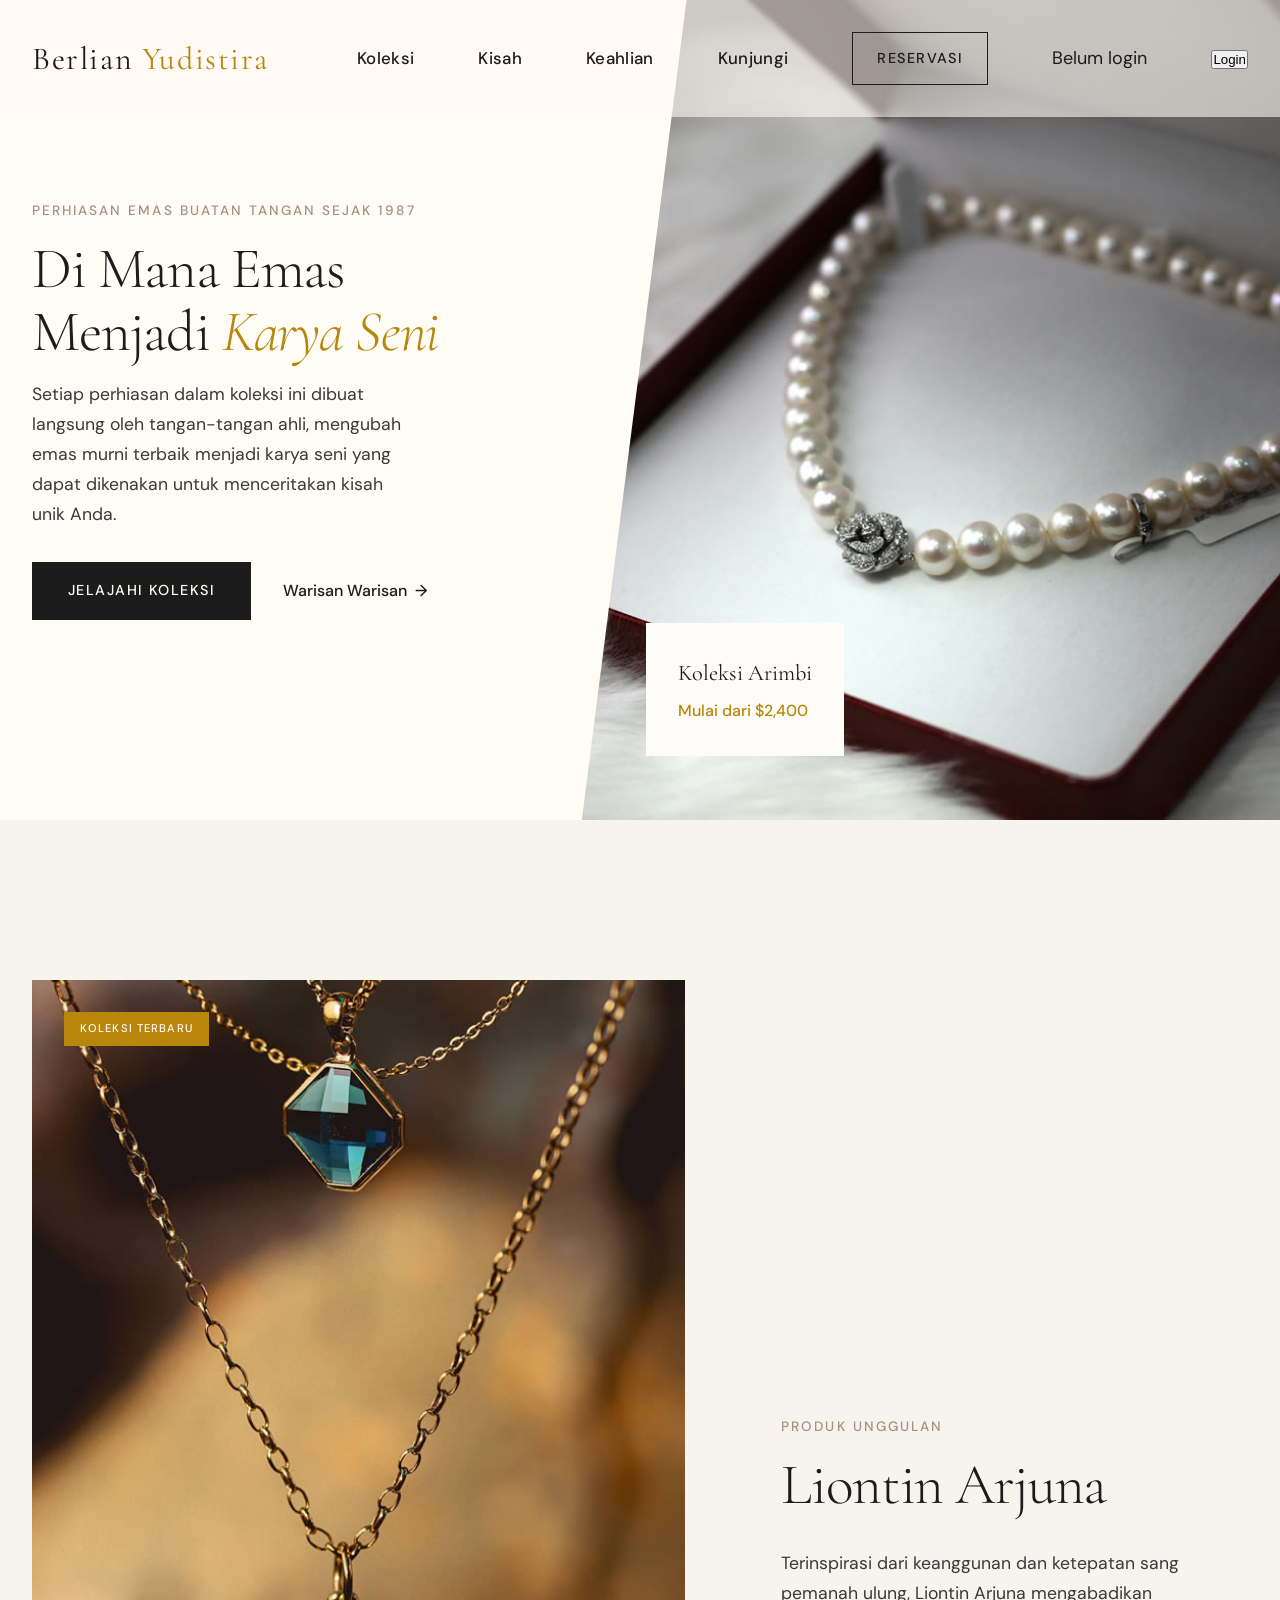
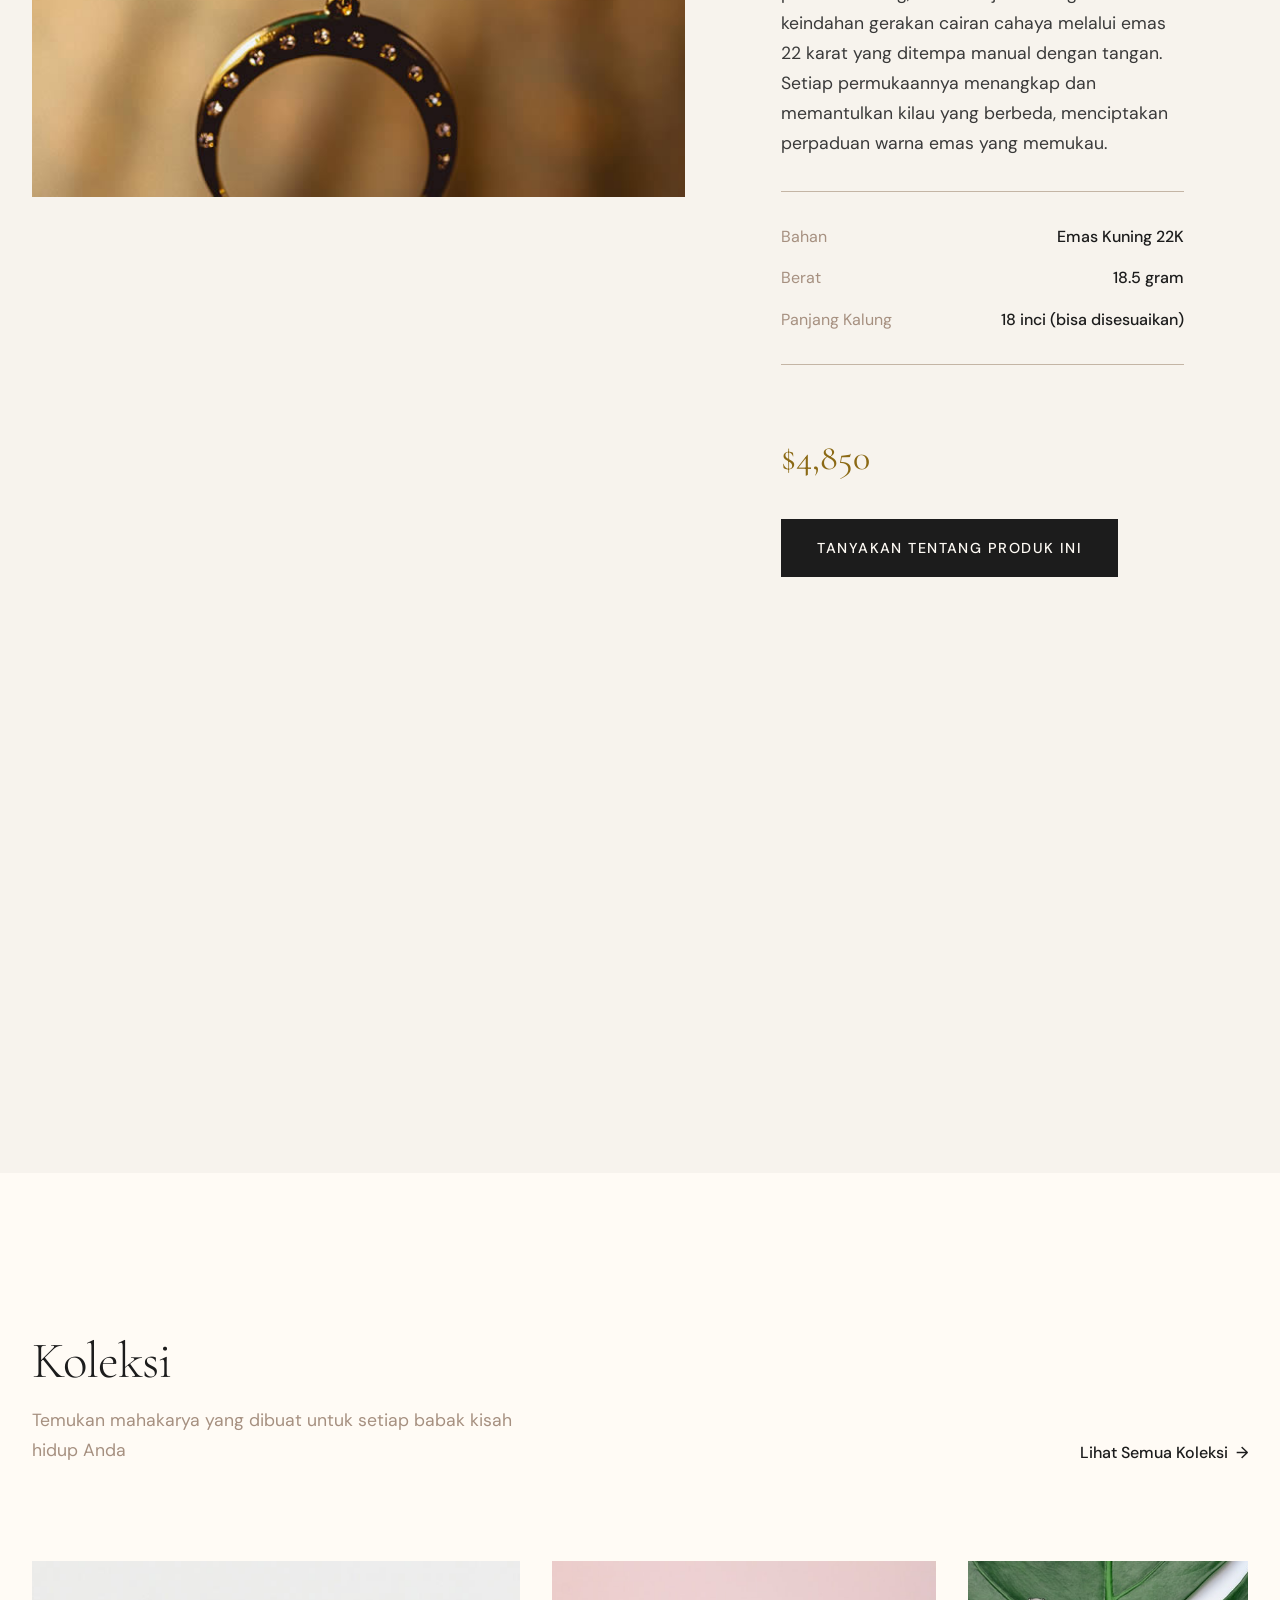
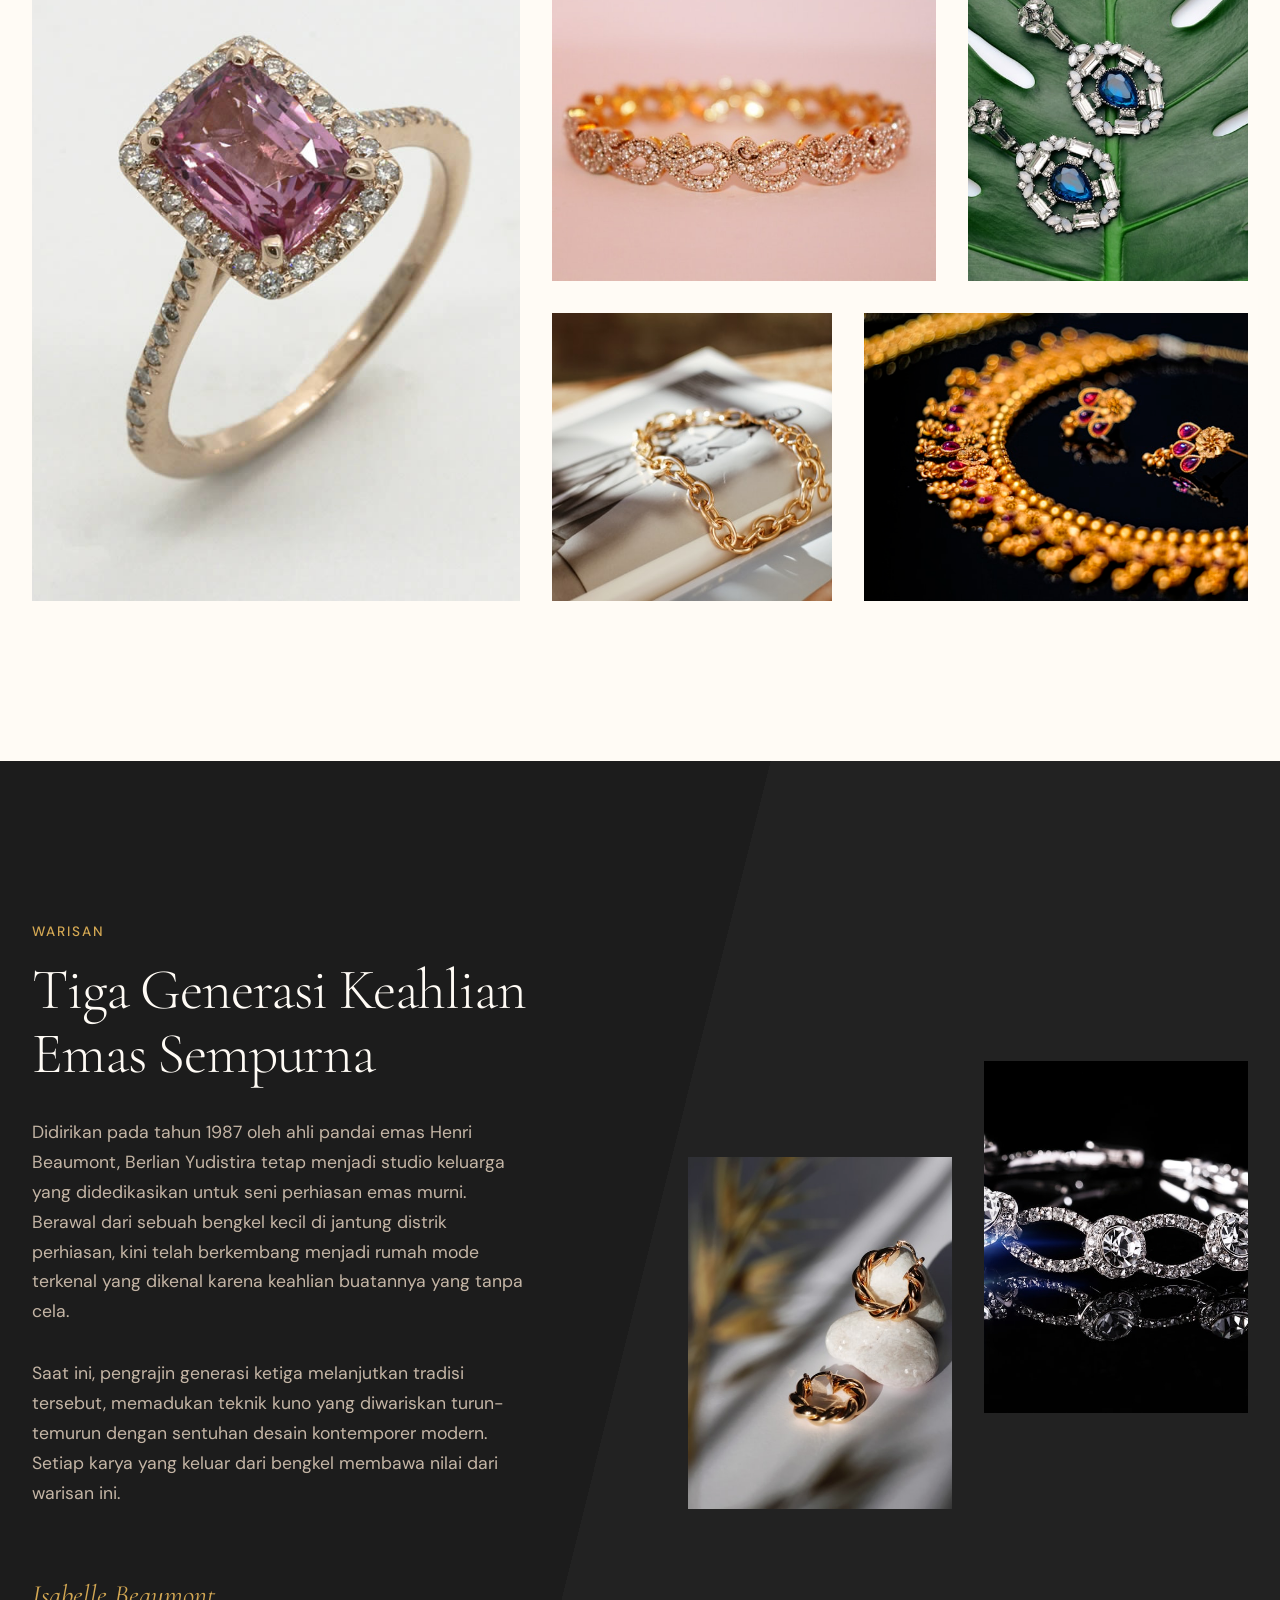
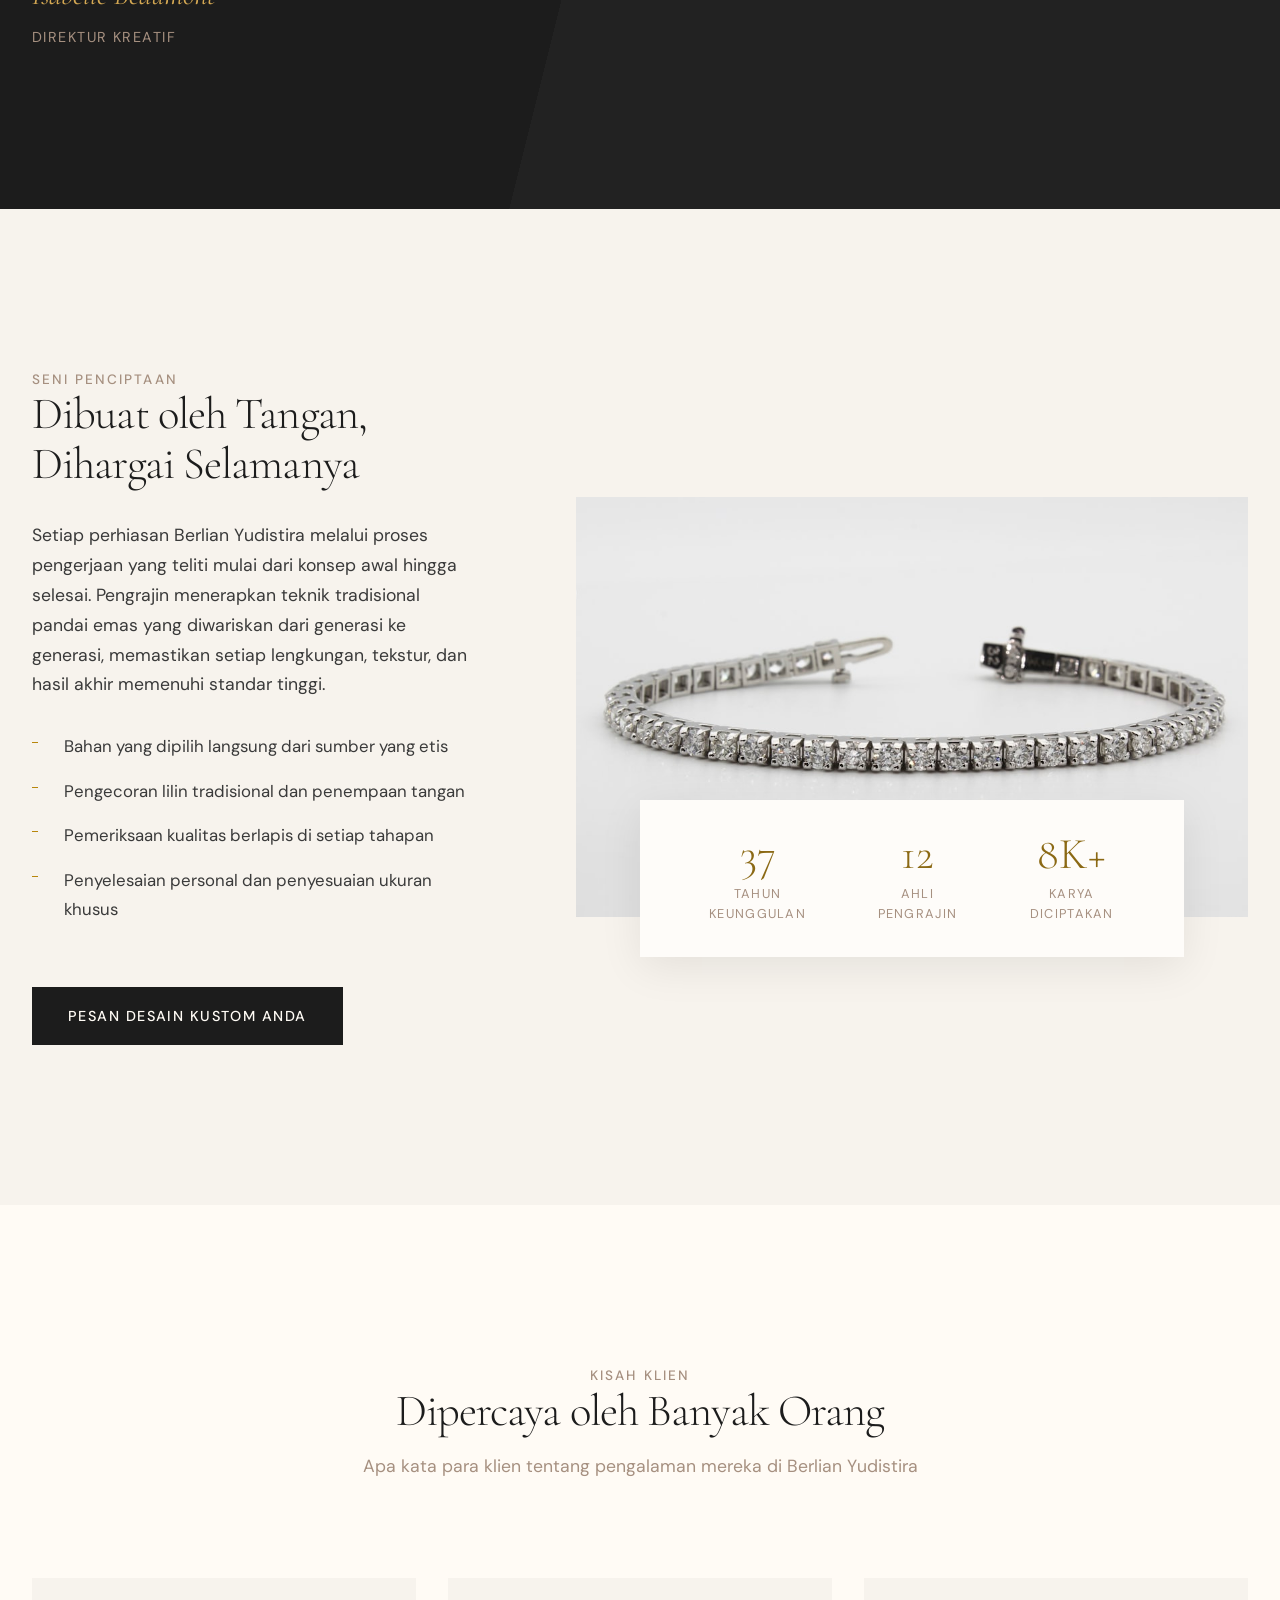
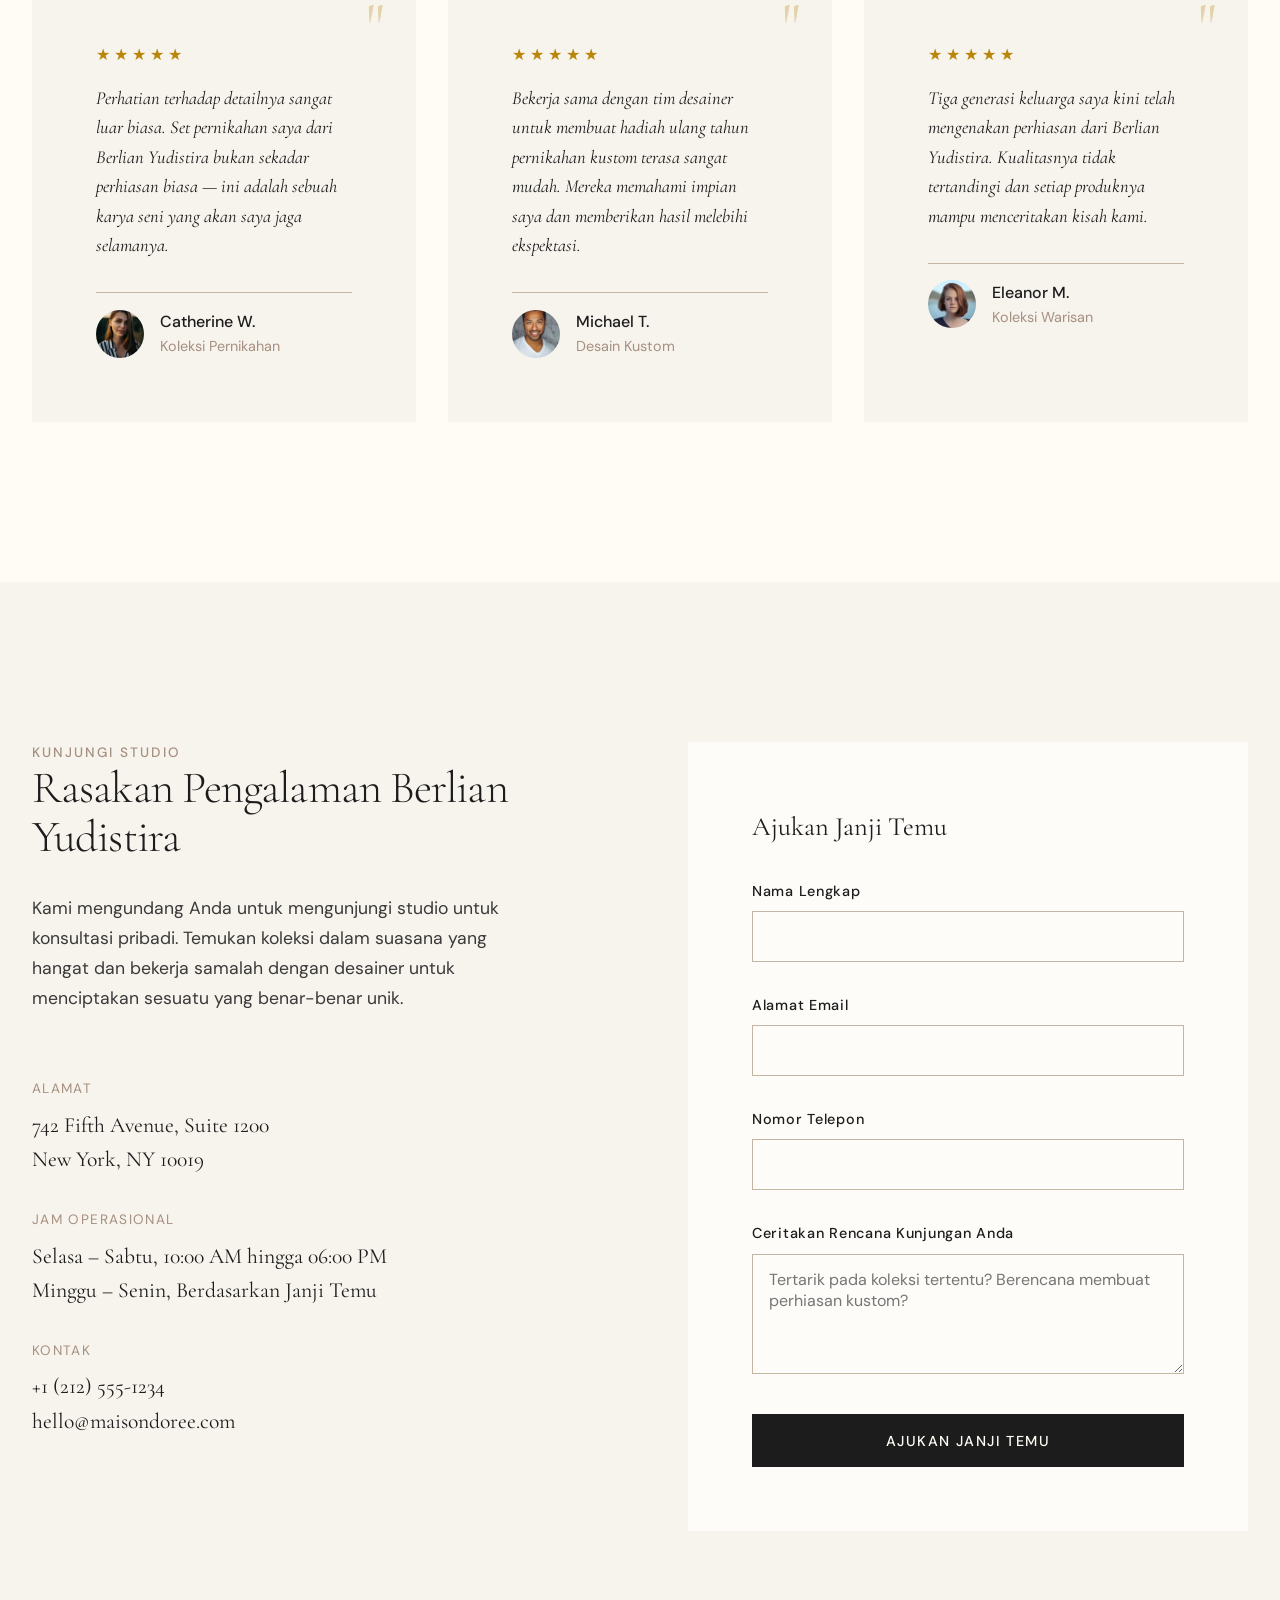
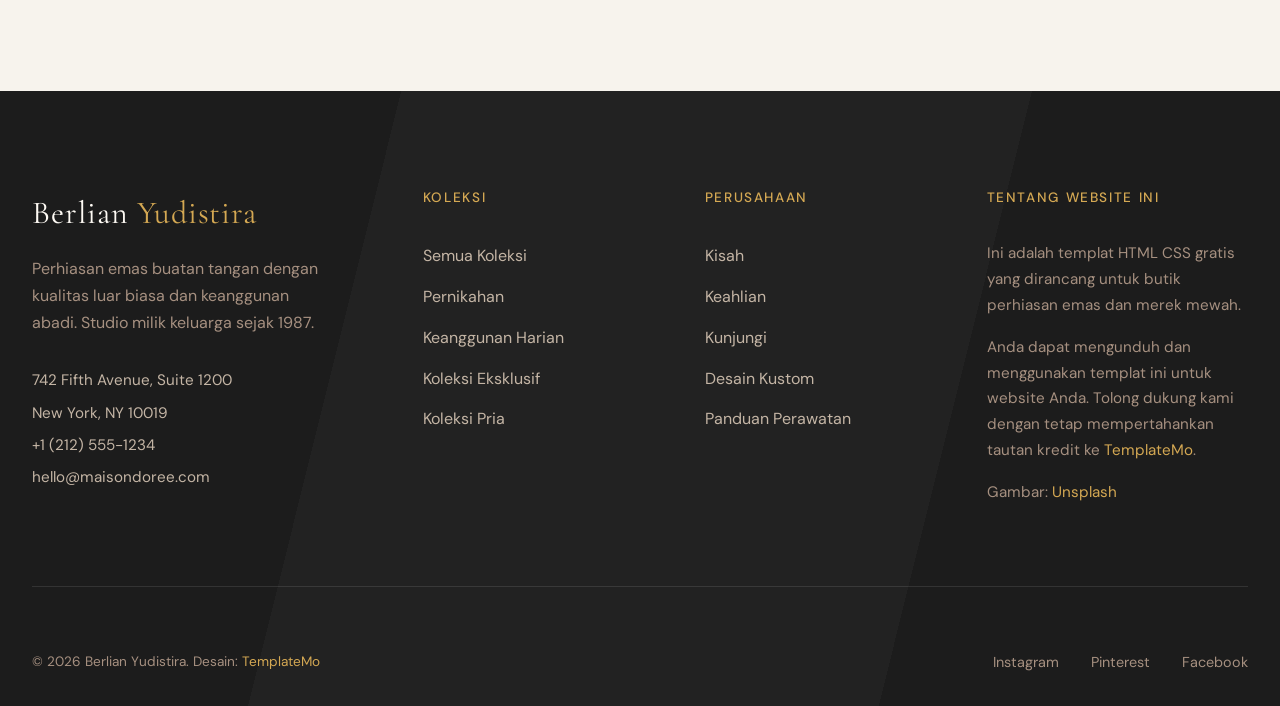
==== index.html @ 68868593 "Update index.html" ====
<!DOCTYPE html>
<html lang="id">
<head>
    <meta charset="UTF-8">
    <meta name="viewport" content="width=device-width, initial-scale=1.0">
    <title>Berlian Yudistira — Perhiasan Emas Murni</title>
    
    <link rel="preconnect" href="https://fonts.googleapis.com">
    <link rel="preconnect" href="https://fonts.gstatic.com" crossorigin>
    <link href="https://fonts.googleapis.com/css2?family=Cormorant+Garamond:ital,wght@0,300;0,400;0,500;0,600;1,300;1,400&family=DM+Sans:ital,wght@0,400;0,500;0,600;1,400&display=swap" rel="stylesheet">
    <link rel="stylesheet" href="templatemo-maison-style.css">
    </head>
<body>
    <header class="site-header" id="header">
        <div class="container">
            <div class="header-inner">
                <a href="#" class="logo">Berlian <span>Yudistira</span></a>
                
                <nav class="nav-main">
                    <a href="#collections">Koleksi</a>
                    <a href="#story">Kisah</a>
                    <a href="#craftsmanship">Keahlian</a>
                    <a href="#contact">Kunjungi</a>
                    <a href="#contact" class="nav-cta">Reservasi</a>
                     <p id="userInfo">Belum login</p>

    <div id="authArea">
        <button onclick="goLogin()" class="nac-cta">Login</button>
    </div>
                </nav>
                
                <button class="menu-toggle" id="menuToggle" aria-label="Toggle menu">
                    <span></span>
                    <span></span>
                    <span></span>
                </button>
            </div>
        </div>
    </header>
    
    <div class="mobile-overlay" id="mobileOverlay"></div>
    <nav class="mobile-nav" id="mobileNav">
        <button class="mobile-nav-close" id="mobileNavClose">×</button>
        <ul class="mobile-nav-links">
            <li><a href="#collections">Koleksi</a></li>
            <li><a href="#story">Kisah</a></li>
            <li><a href="#craftsmanship">Keahlian</a></li>
            <li><a href="#contact">Kunjungi</a></li>
        </ul>
        <div class="mobile-nav-cta">
            <a href="#contact" class="btn-primary">Buat Janji Temu</a>
        </div>
    </nav>
    
    <section class="hero">
        <div class="hero-content">
            <p class="text-label hero-tagline">Perhiasan Emas Buatan Tangan Sejak 1987</p>
            <h1 class="heading-display hero-title">
                Di Mana Emas<br>Menjadi <em>Karya Seni</em>
            </h1>
            <p class="text-body hero-description">
                Setiap perhiasan dalam koleksi ini dibuat langsung oleh tangan-tangan ahli, 
                mengubah emas murni terbaik menjadi karya seni yang dapat dikenakan untuk 
                menceritakan kisah unik Anda.
            </p>
            <div class="hero-actions">
                <a href="#collections" class="btn-primary">Jelajahi Koleksi</a>
                <a href="#story" class="btn-text">Warisan Warisan</a>
            </div>
        </div>
        <div class="hero-image">
            <div class="hero-slide active" data-title="Koleksi Arimbi" data-price="From $2,400">
                <img src="images/maison-hero-01.jpg" 
                     alt="Serpentine gold jewelry collection">
            </div>
            <div class="hero-slide" data-title="Liontin Arjuna" data-price="From $4,850">
                <img src="images/maison-hero-02.jpg" 
                     alt="Aurora gold pendant necklace">
            </div>
            <div class="hero-slide" data-title="Cincin Yudhistira" data-price="From $3,200">
                <img src="images/maison-hero-03.jpg" 
                     alt="Heritage gold ring collection">
            </div>
            <div class="hero-image-overlay">
                <p class="overlay-title" id="heroTitle">Koleksi Arimbi</p>
                <p class="overlay-price" id="heroPrice">Mulai dari $2,400</p>
            </div>
        </div>
    </section>
    
    <section class="featured-piece">
        <div class="container">
            <div class="featured-grid">
                <div class="featured-image-wrapper">
                    <div class="featured-image">
                        <img src="images/maison-hero-02.jpg" 
                             alt="Handcrafted gold necklace">
                    </div>
                  <div class="featured-image">
    <iframe width="100%" height="425" src="https://www.youtube.com/embed/OxfMueF0URc" title="BACK WITH A BANG! OVER $100,000,000 IN DIAMONDS!" frameborder="0" allow="accelerometer; autoplay; clipboard-write; encrypted-media; gyroscope; picture-in-picture; web-share" referrerpolicy="strict-origin-when-cross-origin" allowfullscreen></iframe>
</div>
                        <div class="featured-badge">Koleksi Terbaru</div>
                </div>
                <div class="featured-content">
                    <p class="text-label featured-label">Produk Unggulan</p>
                    <h2 class="heading-display featured-title">
                        Liontin Arjuna
                    </h2>
                    <p class="text-body featured-description">
                        Terinspirasi dari keanggunan dan ketepatan sang pemanah ulung, 
                        Liontin Arjuna mengabadikan keindahan gerakan cairan cahaya 
                        melalui emas 22 karat yang ditempa manual dengan tangan. Setiap permukaannya 
                        menangkap dan memantulkan kilau yang berbeda, menciptakan perpaduan warna emas yang memukau.
                    </p>
                    <div class="featured-details">
                        <div class="detail-row">
                            <span class="detail-label">Bahan</span>
                            <span class="detail-value">Emas Kuning 22K</span>
                        </div>
                        <div class="detail-row">
                            <span class="detail-label">Berat</span>
                            <span class="detail-value">18.5 gram</span>
                        </div>
                        <div class="detail-row">
                            <span class="detail-label">Panjang Kalung</span>
                            <span class="detail-value">18 inci (bisa disesuaikan)</span>
                        </div>
                    </div>
                    <p class="featured-price">$4,850</p>
                    <a href="#contact" class="btn-primary">Tanyakan Tentang Produk Ini</a>
                </div>
            </div>
        </div>
    </section>
    
    <section class="collections" id="collections">
        <div class="container">
            <div class="section-header">
                <div class="section-header-left">
                    <h2 class="heading-display section-title">Koleksi</h2>
                    <p class="text-body section-subtitle">
                        Temukan mahakarya yang dibuat untuk setiap babak kisah hidup Anda
                    </p>
                </div>
                <a href="#" class="btn-text">Lihat Semua Koleksi</a>
            </div>
            
            <div class="collections-grid">
                <div class="collection-item">
                    <div class="collection-image">
                        <img src="images/maison-hero-03.jpg" 
                             alt="Bridal jewelry collection">
                    </div>
                    <div class="collection-overlay">
                        <h3 class="collection-name">Koleksi Kunti (Pernikahan)</h3>
                        <p class="collection-count">24 produk</p>
                    </div>
                </div>
                
                <div class="collection-item">
                    <div class="collection-image">
                        <img src="images/maison-doree-01.jpg" 
                             alt="Everyday gold jewelry">
                    </div>
                    <div class="collection-overlay">
                        <h3 class="collection-name">Keanggunan Nakula</h3>
                        <p class="collection-count">36 produk</p>
                    </div>
                </div>
                
                <div class="collection-item">
                    <div class="collection-image">
                        <img src="images/maison-doree-02.jpg" 
                             alt="Statement gold pieces">
                    </div>
                    <div class="collection-overlay">
                        <h3 class="collection-name">Seri Eksklusif Sadewa</h3>
                        <p class="collection-count">18 produk</p>
                    </div>
                </div>
                
                <div class="collection-item">
                    <div class="collection-image">
                        <img src="images/maison-doree-03.jpg" 
                             alt="Heritage collection">
                    </div>
                    <div class="collection-overlay">
                        <h3 class="collection-name">Warisan Yudhistira</h3>
                        <p class="collection-count">12 produk</p>
                    </div>
                </div>
                
                <div class="collection-item">
                    <div class="collection-image">
                        <img src="images/maison-doree-04.jpg" 
                             alt="Men's gold collection">
                    </div>
                    <div class="collection-overlay">
                        <h3 class="collection-name">Koleksi Bima (Pria)</h3>
                        <p class="collection-count">15 produk</p>
                    </div>
                </div>
            </div>
        </div>
    </section>
    
    <section class="story" id="story">
        <div class="container">
            <div class="story-grid">
                <div class="story-content">
                    <p class="text-label story-label">Warisan</p>
                    <h2 class="heading-display story-title">
                        Tiga Generasi Keahlian Emas Sempurna
                    </h2>
                    <p class="text-body story-text">
                        Didirikan pada tahun 1987 oleh ahli pandai emas Henri Beaumont, 
                        Berlian Yudistira tetap menjadi studio keluarga yang didedikasikan untuk 
                        seni perhiasan emas murni. Berawal dari sebuah bengkel kecil 
                        di jantung distrik perhiasan, kini telah berkembang menjadi rumah mode 
                        terkenal yang dikenal karena keahlian buatannya yang tanpa cela.
                    </p>
                    <p class="text-body story-text">
                        Saat ini, pengrajin generasi ketiga melanjutkan 
                        tradisi tersebut, memadukan teknik kuno yang diwariskan turun-temurun dengan 
                        sentuhan desain kontemporer modern. Setiap karya yang 
                        keluar dari bengkel membawa nilai dari warisan ini.
                    </p>
                    <div class="story-signature">
                        <p class="signature-name">Isabelle Beaumont</p>
                        <p class="signature-title">Direktur Kreatif</p>
                    </div>
                </div>
                <div class="story-images">
                    <div class="story-image">
                        <img src="images/maison-doree-05.jpg" 
                             alt="Goldsmith at work">
                    </div>
                    <div class="story-image">
                        <img src="images/maison-doree-06.jpg" 
                             alt="Jewelry crafting detail">
                    </div>
                </div>
            </div>
        </div>
    </section>
    
    <section class="craftsmanship" id="craftsmanship">
        <div class="container">
            <div class="craft-grid">
                <div class="craft-content">
                    <p class="text-label">Seni Penciptaan</p>
                    <h2 class="heading-display craft-title">
                        Dibuat oleh Tangan, Dihargai Selamanya
                    </h2>
                    <p class="text-body craft-text">
                        Setiap perhiasan Berlian Yudistira melalui proses pengerjaan yang teliti 
                        mulai dari konsep awal hingga selesai. Pengrajin menerapkan 
                        teknik tradisional pandai emas yang diwariskan dari 
                        generasi ke generasi, memastikan setiap lengkungan, tekstur, dan hasil akhir 
                        memenuhi standar tinggi.
                    </p>
                    <ul class="craft-list text-body">
                        <li>Bahan yang dipilih langsung dari sumber yang etis</li>
                        <li>Pengecoran lilin tradisional dan penempaan tangan</li>
                        <li>Pemeriksaan kualitas berlapis di setiap tahapan</li>
                        <li>Penyelesaian personal dan penyesuaian ukuran khusus</li>
                    </ul>
                    <a href="#contact" class="btn-primary">Pesan Desain Kustom Anda</a>
                </div>
                <div class="craft-image-wrapper">
                    <div class="craft-image">
                        <img src="images/maison-doree-07.jpg" 
                             alt="Jewelry craftsmanship workshop">
                    </div>
                    <div class="craft-stats">
                        <div class="stat-item">
                            <p class="stat-number">37</p>
                            <p class="stat-label">Tahun Keunggulan</p>
                        </div>
                        <div class="stat-item">
                            <p class="stat-number">12</p>
                            <p class="stat-label">Ahli Pengrajin</p>
                        </div>
                        <div class="stat-item">
                            <p class="stat-number">8K+</p>
                            <p class="stat-label">Karya Diciptakan</p>
                        </div>
                    </div>
                </div>
            </div>
        </div>
    </section>
    
    <section class="testimonials">
        <div class="container">
            <div class="testimonials-header">
                <p class="text-label">Kisah Klien</p>
                <h2 class="heading-display testimonials-title">Dipercaya oleh Banyak Orang</h2>
                <p class="text-body testimonials-subtitle">Apa kata para klien tentang pengalaman mereka di Berlian Yudistira</p>
            </div>
            
            <div class="testimonials-grid">
                <div class="testimonial-card">
                    <div class="testimonial-stars">
                        <span>★</span><span>★</span><span>★</span><span>★</span><span>★</span>
                    </div>
                    <p class="testimonial-text">
                        Perhatian terhadap detailnya sangat luar biasa. Set pernikahan saya dari Berlian Yudistira bukan sekadar perhiasan biasa — ini adalah sebuah karya seni yang akan saya jaga selamanya.
                    </p>
                    <div class="testimonial-author">
                        <div class="testimonial-avatar">
                            <img src="images/avatar-01.jpg" alt="Catherine W.">
                        </div>
                        <div class="testimonial-info">
                            <p class="testimonial-name">Catherine W.</p>
                            <p class="testimonial-detail">Koleksi Pernikahan</p>
                        </div>
                    </div>
                </div>
                
                <div class="testimonial-card">
                    <div class="testimonial-stars">
                        <span>★</span><span>★</span><span>★</span><span>★</span><span>★</span>
                    </div>
                    <p class="testimonial-text">
                        Bekerja sama dengan tim desainer untuk membuat hadiah ulang tahun pernikahan kustom terasa sangat mudah. Mereka memahami impian saya dan memberikan hasil melebihi ekspektasi.
                    </p>
                    <div class="testimonial-author">
                        <div class="testimonial-avatar">
                            <img src="images/avatar-02.jpg" alt="Michael T.">
                        </div>
                        <div class="testimonial-info">
                            <p class="testimonial-name">Michael T.</p>
                            <p class="testimonial-detail">Desain Kustom</p>
                        </div>
                    </div>
                </div>
                
                <div class="testimonial-card">
                    <div class="testimonial-stars">
                        <span>★</span><span>★</span><span>★</span><span>★</span><span>★</span>
                    </div>
                    <p class="testimonial-text">
                        Tiga generasi keluarga saya kini telah mengenakan perhiasan dari Berlian Yudistira. Kualitasnya tidak tertandingi dan setiap produknya mampu menceritakan kisah kami.
                    </p>
                    <div class="testimonial-author">
                        <div class="testimonial-avatar">
                            <img src="images/avatar-03.jpg" alt="Eleanor M.">
                        </div>
                        <div class="testimonial-info">
                            <p class="testimonial-name">Eleanor M.</p>
                            <p class="testimonial-detail">Koleksi Warisan</p>
                        </div>
                    </div>
                </div>
            </div>
        </div>
    </section>
    
    <section class="contact" id="contact">
        <div class="container">
            <div class="contact-grid">
                <div class="contact-content">
                    <p class="text-label">Kunjungi Studio</p>
                    <h2 class="heading-display contact-title">
                        Rasakan Pengalaman Berlian Yudistira
                    </h2>
                    <p class="text-body contact-text">
                        Kami mengundang Anda untuk mengunjungi studio untuk konsultasi pribadi. 
                        Temukan koleksi dalam suasana yang hangat dan bekerja samalah 
                        dengan desainer untuk menciptakan sesuatu yang benar-benar unik.
                    </p>
                    
                    <div class="contact-details">
                        <div class="contact-item">
                            <p class="contact-item-label">Alamat</p>
                            <p class="contact-item-value">
                                742 Fifth Avenue, Suite 1200<br>
                                New York, NY 10019
                            </p>
                        </div>
                        <div class="contact-item">
                            <p class="contact-item-label">Jam Operasional</p>
                            <p class="contact-item-value">
                                Selasa – Sabtu, 10:00 AM hingga 06:00 PM<br>
                                Minggu – Senin, Berdasarkan Janji Temu
                            </p>
                        </div>
                        <div class="contact-item">
                            <p class="contact-item-label">Kontak</p>
                            <p class="contact-item-value">
                                <a href="tel:+12125551234">+1 (212) 555-1234</a><br>
                                <a href="mailto:hello@maisondoree.com">hello@maisondoree.com</a>
                            </p>
                        </div>
                    </div>
                </div>
                
                <div class="contact-form-wrapper">
                    <h3 class="form-title">Ajukan Janji Temu</h3>
                    <form id="appointmentForm">
                        <div class="form-group">
                            <label class="form-label" for="name">Nama Lengkap</label>
                            <input type="text" id="name" name="name" class="form-input" required>
                        </div>
                        <div class="form-group">
                            <label class="form-label" for="email">Alamat Email</label>
                            <input type="email" id="email" name="email" class="form-input" required>
                        </div>
                        <div class="form-group">
                            <label class="form-label" for="phone">Nomor Telepon</label>
                            <input type="tel" id="phone" name="phone" class="form-input">
                        </div>
                        <div class="form-group">
                            <label class="form-label" for="message">Ceritakan Rencana Kunjungan Anda</label>
                            <textarea id="message" name="message" class="form-textarea" 
                                placeholder="Tertarik pada koleksi tertentu? Berencana membuat perhiasan kustom?"></textarea>
                        </div>
                        <button type="submit" class="form-submit">Ajukan Janji Temu</button>
                    </form>
                </div>
            </div>
        </div>
    </section>
    
    <footer class="site-footer">
        <div class="container">
            <div class="footer-grid">
                <div class="footer-brand">
                    <p class="footer-logo">Berlian <span>Yudistira</span></p>
                    <p class="footer-tagline">
                        Perhiasan emas buatan tangan dengan kualitas luar biasa dan keanggunan abadi. Studio milik keluarga sejak 1987.
                    </p>
                    <div class="footer-contact-info">
                        <p>742 Fifth Avenue, Suite 1200</p>
                        <p>New York, NY 10019</p>
                        <p><a href="tel:+12125551234">+1 (212) 555-1234</a></p>
                        <p><a href="mailto:hello@maisondoree.com">hello@maisondoree.com</a></p>
                    </div>
                </div>
                
                <div class="footer-column">
                    <h4 class="footer-column-title">Koleksi</h4>
                    <ul class="footer-links">
                        <li><a href="#collections">Semua Koleksi</a></li>
                        <li><a href="#">Pernikahan</a></li>
                        <li><a href="#">Keanggunan Harian</a></li>
                        <li><a href="#">Koleksi Eksklusif</a></li>
                        <li><a href="#">Koleksi Pria</a></li>
                    </ul>
                </div>
                
                <div class="footer-column">
                    <h4 class="footer-column-title">Perusahaan</h4>
                    <ul class="footer-links">
                        <li><a href="#story">Kisah</a></li>
                        <li><a href="#craftsmanship">Keahlian</a></li>
                        <li><a href="#contact">Kunjungi</a></li>
                        <li><a href="#">Desain Kustom</a></li>
                        <li><a href="#">Panduan Perawatan</a></li>
                    </ul>
                </div>
                
                <div class="footer-column footer-about">
                    <h4 class="footer-column-title">Tentang Website Ini</h4>
                    <p>
                        Ini adalah templat HTML CSS gratis yang dirancang untuk butik perhiasan emas dan merek mewah.
                    </p>
                    <p>
                        Anda dapat mengunduh dan menggunakan templat ini untuk website Anda. Tolong dukung kami dengan tetap mempertahankan tautan kredit ke <a href="https://templatemo.com" target="_blank">TemplateMo</a>.
                    </p>
                    <p>
                        Gambar: <a href="https://unsplash.com" target="_blank">Unsplash</a>
                    </p>
                </div>
            </div>
            
            <div class="footer-bottom">
                <p class="footer-copyright">© 2026 Berlian Yudistira. Desain: <a href="https://templatemo.com" target="_blank" rel="nofollow">TemplateMo</a></p>
                <div class="footer-social">
                    <a href="#">Instagram</a>
                    <a href="#">Pinterest</a>
                    <a href="#">Facebook</a>
                </div>
            </div>
        </div>
    </footer>
    <script src="templatemo-maison-doree.js"></script>
     <script src="login/js/welcome.js"></script>
</body>
</html>
---- templatemo-maison-style.css ----
@charset "utf-8";
/* 

CSS Document 

TemplateMo 611 Maison Doree

https://templatemo.com/tm-611-maison-doree

*/

:root {
	--color-cream: #FFFBF5;
	--color-ivory: #F7F3ED;
	--color-warm-white: #FEFCF9;
	--color-gold: #B8860B;
	--color-gold-light: #D4A853;
	--color-gold-dark: #8B6914;
	--color-charcoal: #1C1C1C;
	--color-charcoal-soft: #3A3A3A;
	--color-taupe: #A69080;
	--color-taupe-light: #C4B5A5;

	--font-display: 'Cormorant Garamond', Georgia, serif;
	--font-body: 'DM Sans', -apple-system, sans-serif;

	--space-xs: 0.5rem;
	--space-sm: 1rem;
	--space-md: 2rem;
	--space-lg: 4rem;
	--space-xl: 6rem;
	--space-2xl: 10rem;
}

*,
*::before,
*::after {
	margin: 0;
	padding: 0;
	box-sizing: border-box;
}

html {
	scroll-behavior: smooth;
}

body {
	font-family: var(--font-body);
	font-size: 18px;
	line-height: 1.6;
	color: var(--color-charcoal);
	background-color: var(--color-cream);
	-webkit-font-smoothing: antialiased;
}

img {
	max-width: 100%;
	height: auto;
	display: block;
}

a {
	color: inherit;
	text-decoration: none;
}

/* Typography */
.heading-display {
	font-family: var(--font-display);
	font-weight: 300;
	line-height: 1.1;
	letter-spacing: -0.02em;
}

.heading-editorial {
	font-family: var(--font-display);
	font-weight: 400;
	font-style: italic;
	line-height: 1.2;
}

.text-label {
	font-family: var(--font-body);
	font-size: 0.85rem;
	font-weight: 500;
	letter-spacing: 0.15em;
	text-transform: uppercase;
	color: var(--color-taupe);
}

.text-body {
	font-family: var(--font-body);
	font-size: 1.1rem;
	line-height: 1.7;
	color: var(--color-charcoal-soft);
}

/* Layout Utilities */
.container {
	width: 100%;
	max-width: 1400px;
	margin: 0 auto;
	padding: 0 var(--space-md);
}

.container--narrow {
	max-width: 900px;
}

.container--wide {
	max-width: 1600px;
}

/* ========================================
           HEADER / NAVIGATION
        ======================================== */
.site-header {
	position: fixed;
	top: 0;
	left: 0;
	right: 0;
	z-index: 1000;
	padding: var(--space-md) 0;
	transition: background 0.4s ease, padding 0.4s ease;
}

.site-header::before {
	content: '';
	position: absolute;
	top: 0;
	left: 0;
	right: 0;
	bottom: 0;
	background-color: rgba(255, 251, 245, 0.6);
	z-index: -1;
}

.site-header.scrolled {
	background: rgba(255, 251, 245, 0.98);
	backdrop-filter: blur(10px);
	padding: var(--space-sm) 0;
	box-shadow: 0 1px 0 rgba(0, 0, 0, 0.05);
}

.site-header.scrolled::before {
	display: none;
}

.header-inner {
	display: flex;
	align-items: center;
	justify-content: space-between;
}

.logo {
	font-family: var(--font-display);
	font-size: 2rem;
	font-weight: 400;
	letter-spacing: 0.05em;
}

.logo span {
	color: var(--color-gold);
}

.nav-main {
	display: flex;
	align-items: center;
	gap: var(--space-lg);
}

.nav-main a:not(.nav-cta) {
	font-family: var(--font-body);
	font-size: 1.05rem;
	font-weight: 500;
	letter-spacing: 0.02em;
	position: relative;
	padding: var(--space-xs) 0;
	transition: color 0.3s ease;
}

.nav-main a:not(.nav-cta):hover {
	color: var(--color-gold);
}

.nav-cta {
	font-family: var(--font-body);
	font-size: 0.9rem;
	font-weight: 500;
	letter-spacing: 0.1em;
	text-transform: uppercase;
	padding: 0.875rem 1.5rem;
	border: 1px solid var(--color-charcoal);
	transition: all 0.3s ease;
}

.nav-cta:hover {
	background-color: var(--color-charcoal);
	color: var(--color-cream);
}

/* Mobile Menu Toggle */
.menu-toggle {
	display: none;
	flex-direction: column;
	gap: 5px;
	background: none;
	border: none;
	cursor: pointer;
	padding: 10px;
}

.menu-toggle span {
	display: block;
	width: 24px;
	height: 1.5px;
	background-color: var(--color-charcoal);
	transition: all 0.3s ease;
}

/* ========================================
           HERO SECTION
        ======================================== */
.hero {
	min-height: 600px;
	max-height: 820px;
	height: 100vh;
	display: grid;
	grid-template-columns: 1fr 1.2fr;
	background-color: var(--color-cream);
	overflow: hidden;
}

.hero-content {
	display: flex;
	flex-direction: column;
	justify-content: center;
	padding: var(--space-md) var(--space-lg);
	padding-left: max(var(--space-md), calc((100vw - 1400px) / 2 + var(--space-md)));
}

.hero-tagline {
	margin-bottom: var(--space-sm);
	opacity: 0;
	transform: translateY(20px);
	animation: fadeUp 0.8s ease forwards;
	animation-delay: 0.3s;
}

.hero-title {
	font-size: clamp(2.5rem, 4.5vw, 4rem);
	margin-bottom: var(--space-sm);
	opacity: 0;
	transform: translateY(30px);
	animation: fadeUp 0.8s ease forwards;
	animation-delay: 0.5s;
}

.hero-title em {
	font-style: italic;
	color: var(--color-gold);
}

.hero-description {
	max-width: 380px;
	margin-bottom: var(--space-md);
	opacity: 0;
	transform: translateY(20px);
	animation: fadeUp 0.8s ease forwards;
	animation-delay: 0.7s;
}

.hero-actions {
	display: flex;
	align-items: center;
	gap: var(--space-md);
	opacity: 0;
	transform: translateY(20px);
	animation: fadeUp 0.8s ease forwards;
	animation-delay: 0.9s;
}

.btn-primary {
	display: inline-flex;
	align-items: center;
	gap: var(--space-sm);
	font-family: var(--font-body);
	font-size: 0.9rem;
	font-weight: 500;
	letter-spacing: 0.1em;
	text-transform: uppercase;
	padding: 1.1rem 2.25rem;
	background-color: var(--color-charcoal);
	color: var(--color-cream);
	border: none;
	cursor: pointer;
	transition: all 0.3s ease;
}

.btn-primary:hover {
	background-color: var(--color-gold-dark);
}

.btn-text {
	font-family: var(--font-body);
	font-size: 1rem;
	font-weight: 500;
	color: var(--color-charcoal);
	position: relative;
}

.btn-text::after {
	content: '→';
	margin-left: 0.5rem;
	transition: margin-left 0.3s ease;
}

.btn-text:hover::after {
	margin-left: 0.75rem;
}

.hero-image {
	position: relative;
	overflow: hidden;
	clip-path: polygon(15% 0, 100% 0, 100% 100%, 0 100%);
}

.hero-slide {
	position: absolute;
	inset: 0;
	opacity: 0;
	transition: opacity 1s ease-in-out;
}

.hero-slide.active {
	opacity: 1;
}

.hero-slide img {
	width: 100%;
	height: 100%;
	object-fit: cover;
}

.hero-image-overlay {
	position: absolute;
	bottom: var(--space-lg);
	left: var(--space-lg);
	background-color: var(--color-warm-white);
	padding: var(--space-md);
	max-width: 280px;
	z-index: 10;
	opacity: 0;
	transform: translateY(20px);
	animation: fadeUp 0.8s ease forwards;
	animation-delay: 1.1s;
}

.overlay-title {
	font-family: var(--font-display);
	font-size: 1.4rem;
	font-weight: 400;
	margin-bottom: var(--space-xs);
	transition: opacity 0.5s ease;
}

.overlay-price {
	font-family: var(--font-body);
	font-size: 1rem;
	color: var(--color-gold);
	font-weight: 500;
	transition: opacity 0.5s ease;
}

@keyframes fadeUp {
	to {
		opacity: 1;
		transform: translateY(0);
	}
}

/* ========================================
           FEATURED PIECE SECTION
        ======================================== */
.featured-piece {
	padding: var(--space-2xl) 0;
	background-color: var(--color-ivory);
}

.featured-grid {
	display: grid;
	grid-template-columns: 1.4fr 1fr;
	gap: var(--space-xl);
	align-items: center;
}

.featured-image-wrapper {
	position: relative;
}

.featured-image {
	aspect-ratio: 4/5;
	overflow: hidden;
}

.featured-image img {
	width: 100%;
	height: 100%;
	object-fit: cover;
	transition: transform 0.8s ease;
}

.featured-image-wrapper:hover .featured-image img {
	transform: scale(1.03);
}

.featured-badge {
	position: absolute;
	top: var(--space-md);
	left: var(--space-md);
	background-color: var(--color-gold);
	color: var(--color-cream);
	font-family: var(--font-body);
	font-size: 0.7rem;
	font-weight: 500;
	letter-spacing: 0.1em;
	text-transform: uppercase;
	padding: 0.5rem 1rem;
}

.featured-content {
	padding-right: var(--space-lg);
}

.featured-label {
	margin-bottom: var(--space-sm);
}

.featured-title {
	font-size: clamp(2.75rem, 4.5vw, 4rem);
	margin-bottom: var(--space-md);
}

.featured-description {
	margin-bottom: var(--space-md);
}

.featured-details {
	display: flex;
	flex-direction: column;
	gap: var(--space-sm);
	margin-bottom: var(--space-lg);
	padding: var(--space-md) 0;
	border-top: 1px solid var(--color-taupe-light);
	border-bottom: 1px solid var(--color-taupe-light);
}

.detail-row {
	display: flex;
	justify-content: space-between;
	font-size: 1rem;
}

.detail-label {
	color: var(--color-taupe);
}

.detail-value {
	font-weight: 500;
}

.featured-price {
	font-family: var(--font-display);
	font-size: 2.25rem;
	font-weight: 400;
	color: var(--color-gold-dark);
	margin-bottom: var(--space-md);
}

/* ========================================
           COLLECTIONS SECTION
        ======================================== */
.collections {
	padding: var(--space-2xl) 0;
	background-color: var(--color-cream);
}

.section-header {
	display: flex;
	justify-content: space-between;
	align-items: flex-end;
	margin-bottom: var(--space-xl);
}

.section-header-left {
	max-width: 500px;
}

.section-title {
	font-size: clamp(2.25rem, 4vw, 3.5rem);
	margin-bottom: var(--space-sm);
}

.section-subtitle {
	color: var(--color-taupe);
}

/* Asymmetric Masonry Grid */
.collections-grid {
	display: grid;
	grid-template-columns: repeat(12, 1fr);
	grid-template-rows: repeat(2, auto);
	gap: var(--space-md);
}

.collection-item {
	position: relative;
	overflow: hidden;
	cursor: pointer;
}

.collection-item:nth-child(1) {
	grid-column: 1 / 6;
	grid-row: 1 / 3;
}

.collection-item:nth-child(2) {
	grid-column: 6 / 10;
	grid-row: 1 / 2;
}

.collection-item:nth-child(3) {
	grid-column: 10 / 13;
	grid-row: 1 / 2;
}

.collection-item:nth-child(4) {
	grid-column: 6 / 9;
	grid-row: 2 / 3;
}

.collection-item:nth-child(5) {
	grid-column: 9 / 13;
	grid-row: 2 / 3;
}

.collection-image {
	width: 100%;
	height: 100%;
	min-height: 280px;
	overflow: hidden;
}

.collection-item:nth-child(1) .collection-image {
	min-height: 600px;
}

.collection-image img {
	width: 100%;
	height: 100%;
	object-fit: cover;
	transition: transform 0.6s ease;
}

.collection-item:hover .collection-image img {
	transform: scale(1.05);
}

.collection-overlay {
	position: absolute;
	inset: 0;
	background: linear-gradient(to top, rgba(28, 28, 28, 0.7) 0%, transparent 60%);
	display: flex;
	flex-direction: column;
	justify-content: flex-end;
	padding: var(--space-md);
	opacity: 0;
	transition: opacity 0.4s ease;
}

.collection-item:hover .collection-overlay {
	opacity: 1;
}

.collection-name {
	font-family: var(--font-display);
	font-size: 1.75rem;
	font-weight: 400;
	color: var(--color-cream);
	margin-bottom: var(--space-xs);
}

.collection-count {
	font-size: 0.9rem;
	color: var(--color-taupe-light);
	letter-spacing: 0.05em;
}

/* ========================================
           ABOUT / STORY SECTION
        ======================================== */
.story {
	padding: var(--space-2xl) 0;
	background: linear-gradient(104deg,
			#1C1C1C 0%,
			#1C1C1C 50%,
			#222222 50%,
			#222222 100%);
	color: var(--color-cream);
	overflow: hidden;
}

.story-grid {
	display: grid;
	grid-template-columns: 1fr 1fr;
	gap: var(--space-xl);
	align-items: center;
}

.story-content {
	padding-right: var(--space-lg);
}

.story-label {
	color: var(--color-gold-light);
	margin-bottom: var(--space-sm);
}

.story-title {
	font-size: clamp(2.75rem, 4.5vw, 4.5rem);
	margin-bottom: var(--space-md);
	color: var(--color-cream);
}

.story-text {
	color: var(--color-taupe-light);
	margin-bottom: var(--space-md);
}

.story-signature {
	margin-top: var(--space-lg);
}

.signature-name {
	font-family: var(--font-display);
	font-style: italic;
	font-size: 1.75rem;
	color: var(--color-gold-light);
	margin-bottom: var(--space-xs);
}

.signature-title {
	font-size: 0.9rem;
	color: var(--color-taupe);
	letter-spacing: 0.1em;
	text-transform: uppercase;
}

.story-images {
	display: grid;
	grid-template-columns: 1fr 1fr;
	gap: var(--space-md);
	position: relative;
}

.story-image:first-child {
	margin-top: var(--space-xl);
}

.story-image {
	aspect-ratio: 3/4;
	overflow: hidden;
}

.story-image img {
	width: 100%;
	height: 100%;
	object-fit: cover;
}

/* ========================================
           CRAFTSMANSHIP SECTION
        ======================================== */
.craftsmanship {
	padding: var(--space-2xl) 0;
	background-color: var(--color-ivory);
	overflow: hidden;
}

.craft-grid {
	display: grid;
	grid-template-columns: 1fr 1.5fr;
	gap: var(--space-xl);
	align-items: center;
}

.craft-content {
	order: 1;
}

.craft-image-wrapper {
	order: 2;
	position: relative;
}

.craft-image {
	aspect-ratio: 16/10;
	overflow: hidden;
}

.craft-image img {
	width: 100%;
	height: 100%;
	object-fit: cover;
}

.craft-stats {
	position: absolute;
	bottom: -40px;
	left: var(--space-lg);
	right: var(--space-lg);
	display: flex;
	gap: var(--space-lg);
	background-color: var(--color-warm-white);
	padding: var(--space-md) var(--space-lg);
	box-shadow: 0 10px 40px rgba(0, 0, 0, 0.08);
}

.stat-item {
	text-align: center;
}

.stat-number {
	font-family: var(--font-display);
	font-size: 2.75rem;
	font-weight: 300;
	color: var(--color-gold-dark);
	line-height: 1;
	margin-bottom: var(--space-xs);
}

.stat-label {
	font-size: 0.8rem;
	letter-spacing: 0.1em;
	text-transform: uppercase;
	color: var(--color-taupe);
}

.craft-title {
	font-size: clamp(2.25rem, 3.5vw, 3rem);
	margin-bottom: var(--space-md);
}

.craft-text {
	margin-bottom: var(--space-md);
}

.craft-list {
	list-style: none;
	margin-bottom: var(--space-lg);
}

.craft-list li {
	position: relative;
	padding-left: var(--space-md);
	margin-bottom: var(--space-sm);
	font-size: 1.05rem;
}

.craft-list li::before {
	content: '';
	position: absolute;
	left: 0;
	top: 0.6em;
	width: 6px;
	height: 1px;
	background-color: var(--color-gold);
}

/* ========================================
           TESTIMONIALS SECTION
        ======================================== */
.testimonials {
	padding: var(--space-2xl) 0;
	background-color: var(--color-cream);
}

.testimonials-header {
	text-align: center;
	margin-bottom: var(--space-xl);
}

.testimonials-title {
	font-size: clamp(2.25rem, 3.5vw, 3rem);
	margin-bottom: var(--space-sm);
}

.testimonials-subtitle {
	color: var(--color-taupe);
}

.testimonials-grid {
	display: grid;
	grid-template-columns: repeat(3, 1fr);
	gap: var(--space-md);
}

.testimonial-card {
	background-color: var(--color-ivory);
	padding: var(--space-lg);
	position: relative;
	transition: transform 0.3s ease, box-shadow 0.3s ease;
}

.testimonial-card:hover {
	transform: translateY(-5px);
	box-shadow: 0 15px 40px rgba(0, 0, 0, 0.08);
}

.testimonial-card::before {
	content: '"';
	position: absolute;
	top: var(--space-sm);
	right: var(--space-md);
	font-family: var(--font-display);
	font-size: 4rem;
	line-height: 1;
	color: var(--color-gold);
	opacity: 0.3;
}

.testimonial-stars {
	display: flex;
	gap: 4px;
	margin-bottom: var(--space-sm);
}

.testimonial-stars span {
	color: var(--color-gold);
	font-size: 1rem;
}

.testimonial-text {
	font-family: var(--font-display);
	font-size: 1.15rem;
	font-style: italic;
	line-height: 1.6;
	color: var(--color-charcoal);
	margin-bottom: var(--space-md);
}

.testimonial-author {
	display: flex;
	align-items: center;
	gap: var(--space-sm);
	padding-top: var(--space-sm);
	border-top: 1px solid var(--color-taupe-light);
}

.testimonial-avatar {
	width: 48px;
	height: 48px;
	border-radius: 50%;
	overflow: hidden;
	flex-shrink: 0;
}

.testimonial-avatar img {
	width: 100%;
	height: 100%;
	object-fit: cover;
}

.testimonial-info {
	flex: 1;
}

.testimonial-name {
	font-family: var(--font-body);
	font-size: 1rem;
	font-weight: 500;
	color: var(--color-charcoal);
}

.testimonial-detail {
	font-size: 0.9rem;
	color: var(--color-taupe);
}

/* ========================================
           CONTACT / VISIT SECTION
        ======================================== */
.contact {
	padding: var(--space-2xl) 0;
	background-color: var(--color-ivory);
}

.contact-grid {
	display: grid;
	grid-template-columns: 1fr 1fr;
	gap: var(--space-xl);
}

.contact-content {
	padding-right: var(--space-lg);
}

.contact-title {
	font-size: clamp(2.25rem, 3.5vw, 3rem);
	margin-bottom: var(--space-md);
}

.contact-text {
	margin-bottom: var(--space-lg);
}

.contact-details {
	margin-bottom: var(--space-lg);
}

.contact-item {
	margin-bottom: var(--space-md);
}

.contact-item-label {
	font-size: 0.85rem;
	letter-spacing: 0.1em;
	text-transform: uppercase;
	color: var(--color-taupe);
	margin-bottom: var(--space-xs);
}

.contact-item-value {
	font-family: var(--font-display);
	font-size: 1.35rem;
}

.contact-item-value a {
	transition: color 0.3s ease;
}

.contact-item-value a:hover {
	color: var(--color-gold);
}

.contact-form-wrapper {
	background-color: var(--color-warm-white);
	padding: var(--space-lg);
}

.form-title {
	font-family: var(--font-display);
	font-size: 1.65rem;
	font-weight: 400;
	margin-bottom: var(--space-md);
}

.form-group {
	margin-bottom: var(--space-md);
}

.form-label {
	display: block;
	font-size: 0.9rem;
	font-weight: 500;
	letter-spacing: 0.05em;
	margin-bottom: var(--space-xs);
}

.form-input,
.form-textarea {
	width: 100%;
	padding: 0.875rem 1rem;
	font-family: var(--font-body);
	font-size: 1rem;
	border: 1px solid var(--color-taupe-light);
	background-color: transparent;
	transition: border-color 0.3s ease;
}

.form-input:focus,
.form-textarea:focus {
	outline: none;
	border-color: var(--color-gold);
}

.form-textarea {
	min-height: 120px;
	resize: vertical;
}

.form-submit {
	width: 100%;
	padding: 1.1rem;
	font-family: var(--font-body);
	font-size: 0.9rem;
	font-weight: 500;
	letter-spacing: 0.1em;
	text-transform: uppercase;
	background-color: var(--color-charcoal);
	color: var(--color-cream);
	border: none;
	cursor: pointer;
	transition: background-color 0.3s ease;
}

.form-submit:hover {
	background-color: var(--color-gold-dark);
}

/* ========================================
           FOOTER - 4 Column Layout
        ======================================== */
.site-footer {
	background: linear-gradient(104deg,
			#1C1C1C 0%,
			#1C1C1C 28%,
			#222222 28%,
			#222222 72%,
			#1C1C1C 72%,
			#1C1C1C 100%);
	color: var(--color-cream);
	padding: var(--space-xl) 0 var(--space-md);
	position: relative;
}

.footer-grid {
	display: grid;
	grid-template-columns: 1.5fr 1fr 1fr 1.2fr;
	gap: var(--space-lg);
	margin-bottom: var(--space-lg);
	padding-bottom: var(--space-lg);
	border-bottom: 1px solid rgba(255, 255, 255, 0.1);
}

/* Column 1: Brand */
.footer-brand {
	padding-right: var(--space-md);
}

.footer-logo {
	font-family: var(--font-display);
	font-size: 2rem;
	font-weight: 400;
	letter-spacing: 0.03em;
	margin-bottom: var(--space-sm);
}

.footer-logo span {
	color: var(--color-gold-light);
}

.footer-tagline {
	font-size: 1rem;
	color: var(--color-taupe);
	line-height: 1.7;
	margin-bottom: var(--space-md);
}

.footer-contact-info p {
	font-size: 0.95rem;
	color: var(--color-taupe-light);
	margin-bottom: var(--space-xs);
}

.footer-contact-info a {
	color: var(--color-taupe-light);
	transition: color 0.3s ease;
}

.footer-contact-info a:hover {
	color: var(--color-gold-light);
}

/* Column Headers */
.footer-column-title {
	font-family: var(--font-body);
	font-size: 0.85rem;
	font-weight: 500;
	letter-spacing: 0.12em;
	text-transform: uppercase;
	color: var(--color-gold-light);
	margin-bottom: var(--space-md);
}

/* Column Links */
.footer-links {
	list-style: none;
}

.footer-links li {
	margin-bottom: 0.75rem;
}

.footer-links a {
	font-size: 1rem;
	color: var(--color-taupe-light);
	transition: color 0.3s ease;
}

.footer-links a:hover {
	color: var(--color-cream);
}

/* Column 4: About Website */
.footer-about p {
	font-size: 0.95rem;
	color: var(--color-taupe);
	line-height: 1.7;
	margin-bottom: var(--space-sm);
}

.footer-about a {
	color: var(--color-gold-light);
	transition: color 0.3s ease;
}

.footer-about a:hover {
	color: var(--color-cream);
}

/* Footer Bottom */
.footer-bottom {
	display: flex;
	justify-content: space-between;
	align-items: center;
}

.footer-copyright {
	font-size: 0.85rem;
	color: var(--color-taupe);
}

.footer-copyright a {
	color: var(--color-gold-light);
	transition: color 0.3s ease;
}

.footer-copyright a:hover {
	color: var(--color-cream);
}

.footer-social {
	display: flex;
	gap: var(--space-md);
}

.footer-social a {
	font-size: 0.9rem;
	color: var(--color-taupe);
	transition: color 0.3s ease;
}

.footer-social a:hover {
	color: var(--color-gold-light);
}

/* ========================================
           RESPONSIVE STYLES
        ======================================== */
@media (max-width: 1200px) {
	.hero {
		grid-template-columns: 1fr 1fr;
	}

	.hero-content {
		padding: var(--space-md) var(--space-md);
		padding-left: var(--space-lg);
	}

	.collections-grid {
		grid-template-columns: repeat(6, 1fr);
	}

	.collection-item:nth-child(1) {
		grid-column: 1 / 4;
		grid-row: 1 / 2;
	}

	.collection-item:nth-child(2) {
		grid-column: 4 / 7;
		grid-row: 1 / 2;
	}

	.collection-item:nth-child(3) {
		grid-column: 1 / 3;
		grid-row: 2 / 3;
	}

	.collection-item:nth-child(4) {
		grid-column: 3 / 5;
		grid-row: 2 / 3;
	}

	.collection-item:nth-child(5) {
		grid-column: 5 / 7;
		grid-row: 2 / 3;
	}

	.collection-item:nth-child(1) .collection-image {
		min-height: 350px;
	}
}

@media (max-width: 1100px) {
	.logo {
		font-size: 1.5rem;
	}

	.nav-main {
		gap: var(--space-md);
	}

	.nav-main a:not(.nav-cta) {
		font-size: 0.85rem;
	}

	.nav-cta {
		font-size: 0.75rem;
		padding: 0.7rem 1rem;
	}

	.craft-stats {
		gap: var(--space-md);
		padding: var(--space-sm) var(--space-md);
		left: var(--space-md);
		right: var(--space-md);
	}
}

@media (max-width: 860px) {
	.nav-main {
		display: none;
	}

	.menu-toggle {
		display: flex;
	}

	.hero {
		grid-template-columns: 1fr;
		height: auto;
		max-height: none;
	}

	.hero-content {
		padding: calc(var(--space-lg) + 60px) var(--space-md) var(--space-lg);
		order: 2;
	}

	.hero-image {
		order: 1;
		height: 400px;
		clip-path: none;
	}

	.hero-image-overlay {
		display: none;
	}

	.featured-grid,
	.story-grid,
	.craft-grid,
	.contact-grid {
		grid-template-columns: 1fr;
	}

	.featured-content {
		padding-right: 0;
		order: 2;
	}

	.featured-image-wrapper {
		order: 1;
	}

	.story-content {
		padding-right: 0;
	}

	.craft-content {
		order: 2;
	}

	.craft-image-wrapper {
		order: 1;
	}

	.craft-stats {
		position: static;
		margin-top: var(--space-md);
		justify-content: center;
	}

	.testimonials-grid {
		grid-template-columns: 1fr;
		gap: var(--space-md);
	}

	.contact-content {
		padding-right: 0;
	}

	.footer-grid {
		grid-template-columns: 1fr 1fr;
		gap: var(--space-lg);
	}

	.footer-brand {
		grid-column: 1 / -1;
		padding-right: 0;
	}

	.footer-bottom {
		flex-direction: column;
		gap: var(--space-md);
		text-align: center;
	}
}

@media (max-width: 768px) {
	.collections-grid {
		grid-template-columns: 1fr 1fr;
	}

	.collection-item:nth-child(1) {
		grid-column: 1 / -1;
		grid-row: auto;
	}

	.collection-item:nth-child(2),
	.collection-item:nth-child(3),
	.collection-item:nth-child(4),
	.collection-item:nth-child(5) {
		grid-column: auto;
		grid-row: auto;
	}

	.collection-item:nth-child(1) .collection-image {
		min-height: 300px;
	}

	.collection-overlay {
		opacity: 1;
	}

	.story-images {
		grid-template-columns: 1fr;
		gap: var(--space-sm);
	}

	.story-image:first-child {
		margin-top: 0;
	}

	.section-header {
		flex-direction: column;
		align-items: flex-start;
		gap: var(--space-md);
	}

	.testimonials-grid {
		grid-template-columns: repeat(2, 1fr);
	}

	.testimonial-card:nth-child(3) {
		grid-column: 1 / -1;
	}
}

@media (max-width: 576px) {
	:root {
		--space-lg: 3rem;
		--space-xl: 4rem;
		--space-2xl: 6rem;
	}

	.hero-actions {
		flex-direction: column;
		align-items: flex-start;
	}

	.collections-grid {
		grid-template-columns: 1fr;
	}

	.collection-item:nth-child(n) {
		grid-column: 1;
	}

	.craft-stats {
		flex-direction: column;
		gap: var(--space-md);
	}

	.testimonials-grid {
		grid-template-columns: 1fr;
	}

	.testimonial-card:nth-child(3) {
		grid-column: auto;
	}

	.footer-grid {
		grid-template-columns: 1fr;
	}
}

/* Mobile Navigation */
.mobile-nav {
	position: fixed;
	top: 0;
	right: -100%;
	width: 100%;
	max-width: 400px;
	height: 100vh;
	height: 100dvh;
	background-color: var(--color-warm-white);
	z-index: 2000;
	padding: var(--space-xl) var(--space-md);
	transition: right 0.4s ease;
	display: flex;
	flex-direction: column;
	overflow-y: auto;
	overscroll-behavior: contain;
}

.mobile-nav.active {
	right: 0;
}

.mobile-nav-close {
	position: absolute;
	top: var(--space-md);
	right: var(--space-md);
	background: none;
	border: none;
	font-size: 1.5rem;
	cursor: pointer;
	color: var(--color-charcoal);
}

.mobile-nav-links {
	list-style: none;
	margin-top: var(--space-xl);
}

.mobile-nav-links li {
	margin-bottom: var(--space-md);
}

.mobile-nav-links a {
	font-family: var(--font-display);
	font-size: 2rem;
	font-weight: 400;
	color: var(--color-charcoal);
	transition: color 0.3s ease;
}

.mobile-nav-links a:hover {
	color: var(--color-gold);
}

.mobile-nav-cta {
	margin-top: var(--space-xl);
	padding-bottom: var(--space-md);
}

.mobile-overlay {
	position: fixed;
	inset: 0;
	background-color: rgba(0, 0, 0, 0.4);
	z-index: 1999;
	opacity: 0;
	visibility: hidden;
	transition: opacity 0.4s ease, visibility 0.4s ease;
}

.mobile-overlay.active {
	opacity: 1;
	visibility: visible;
}
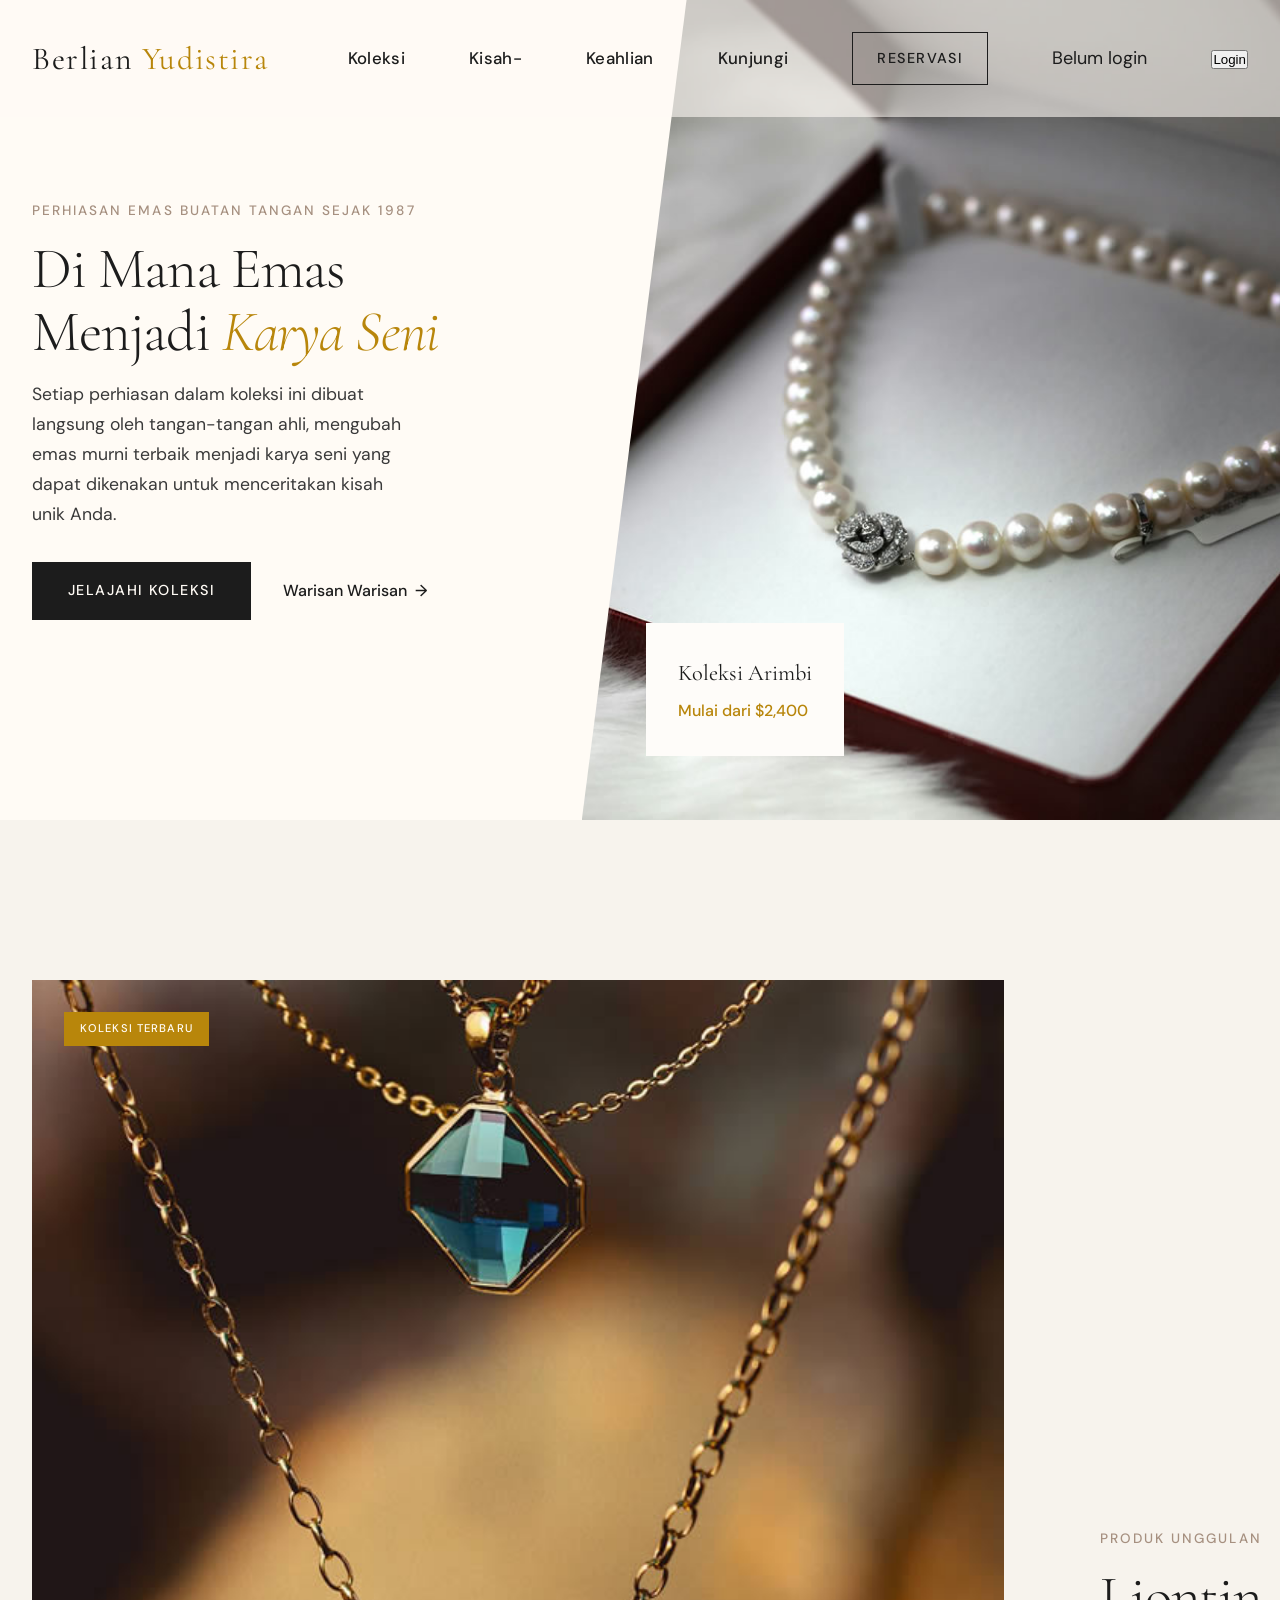
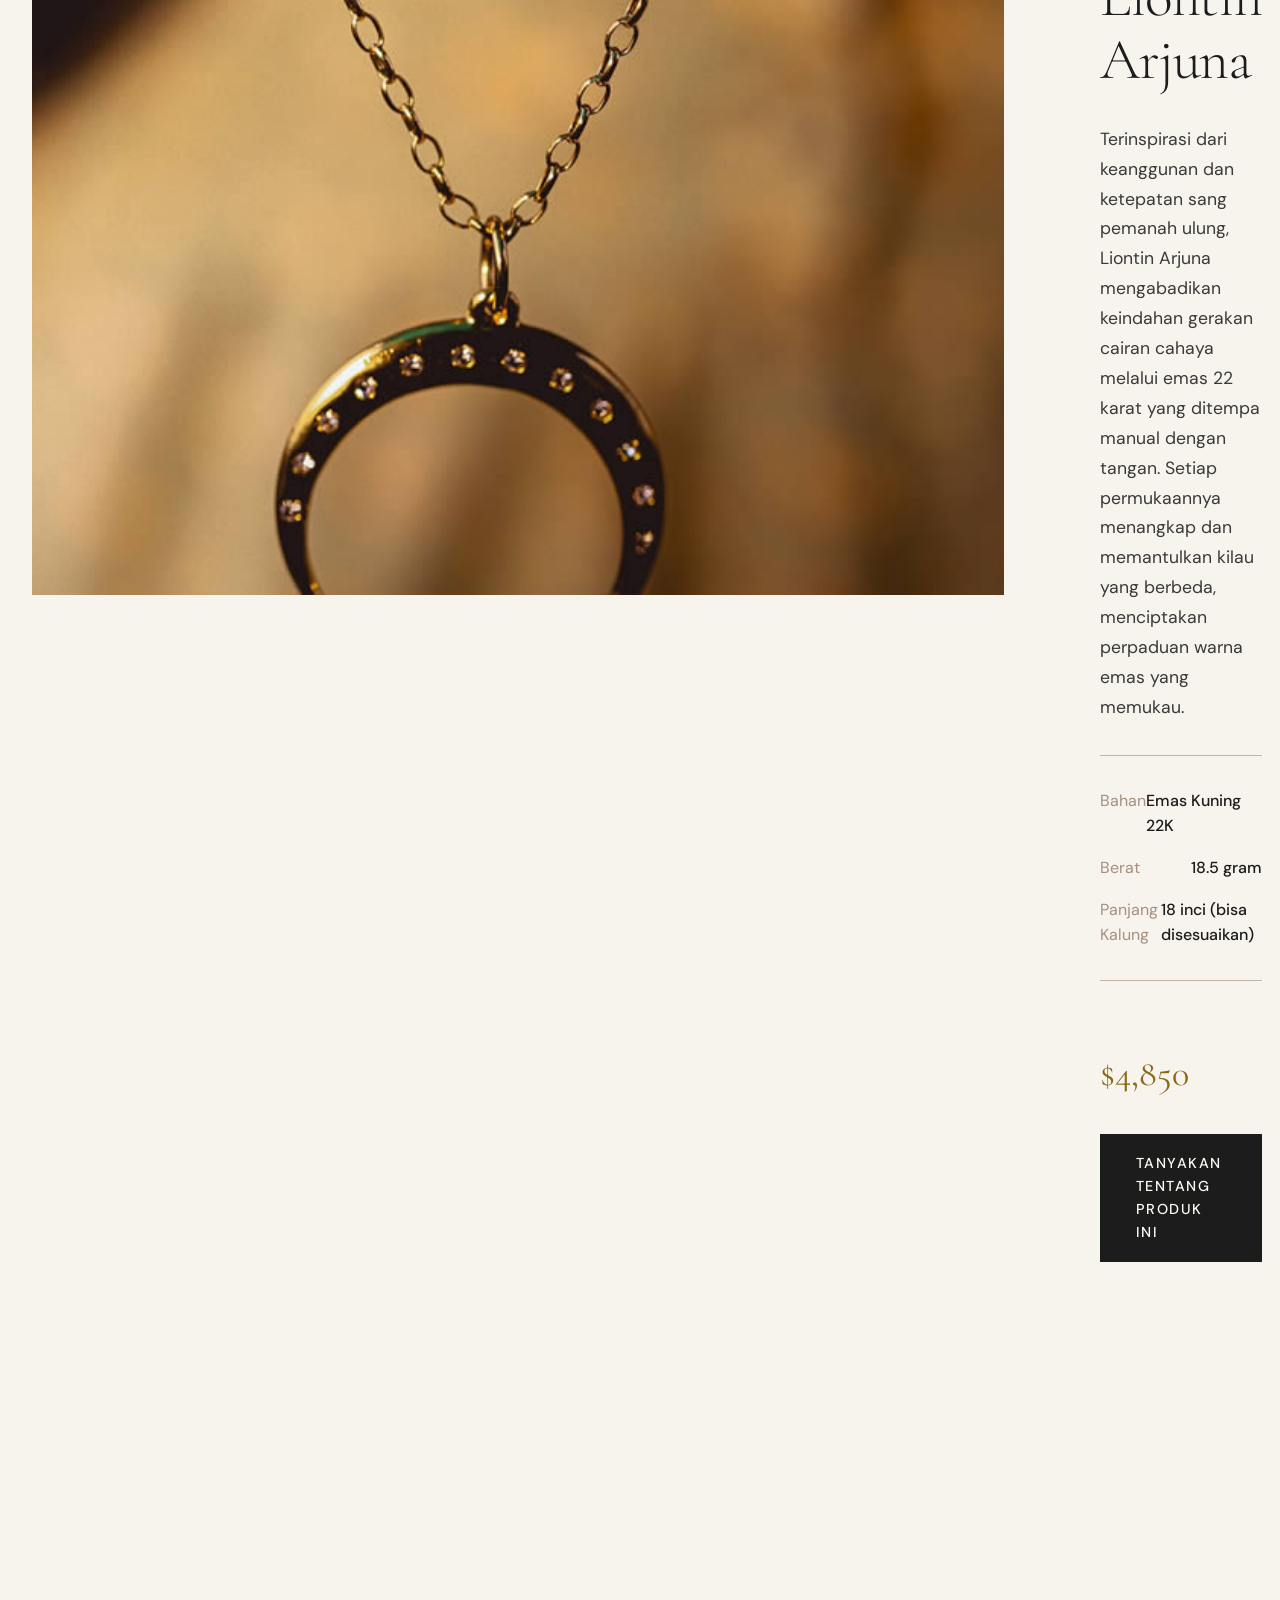
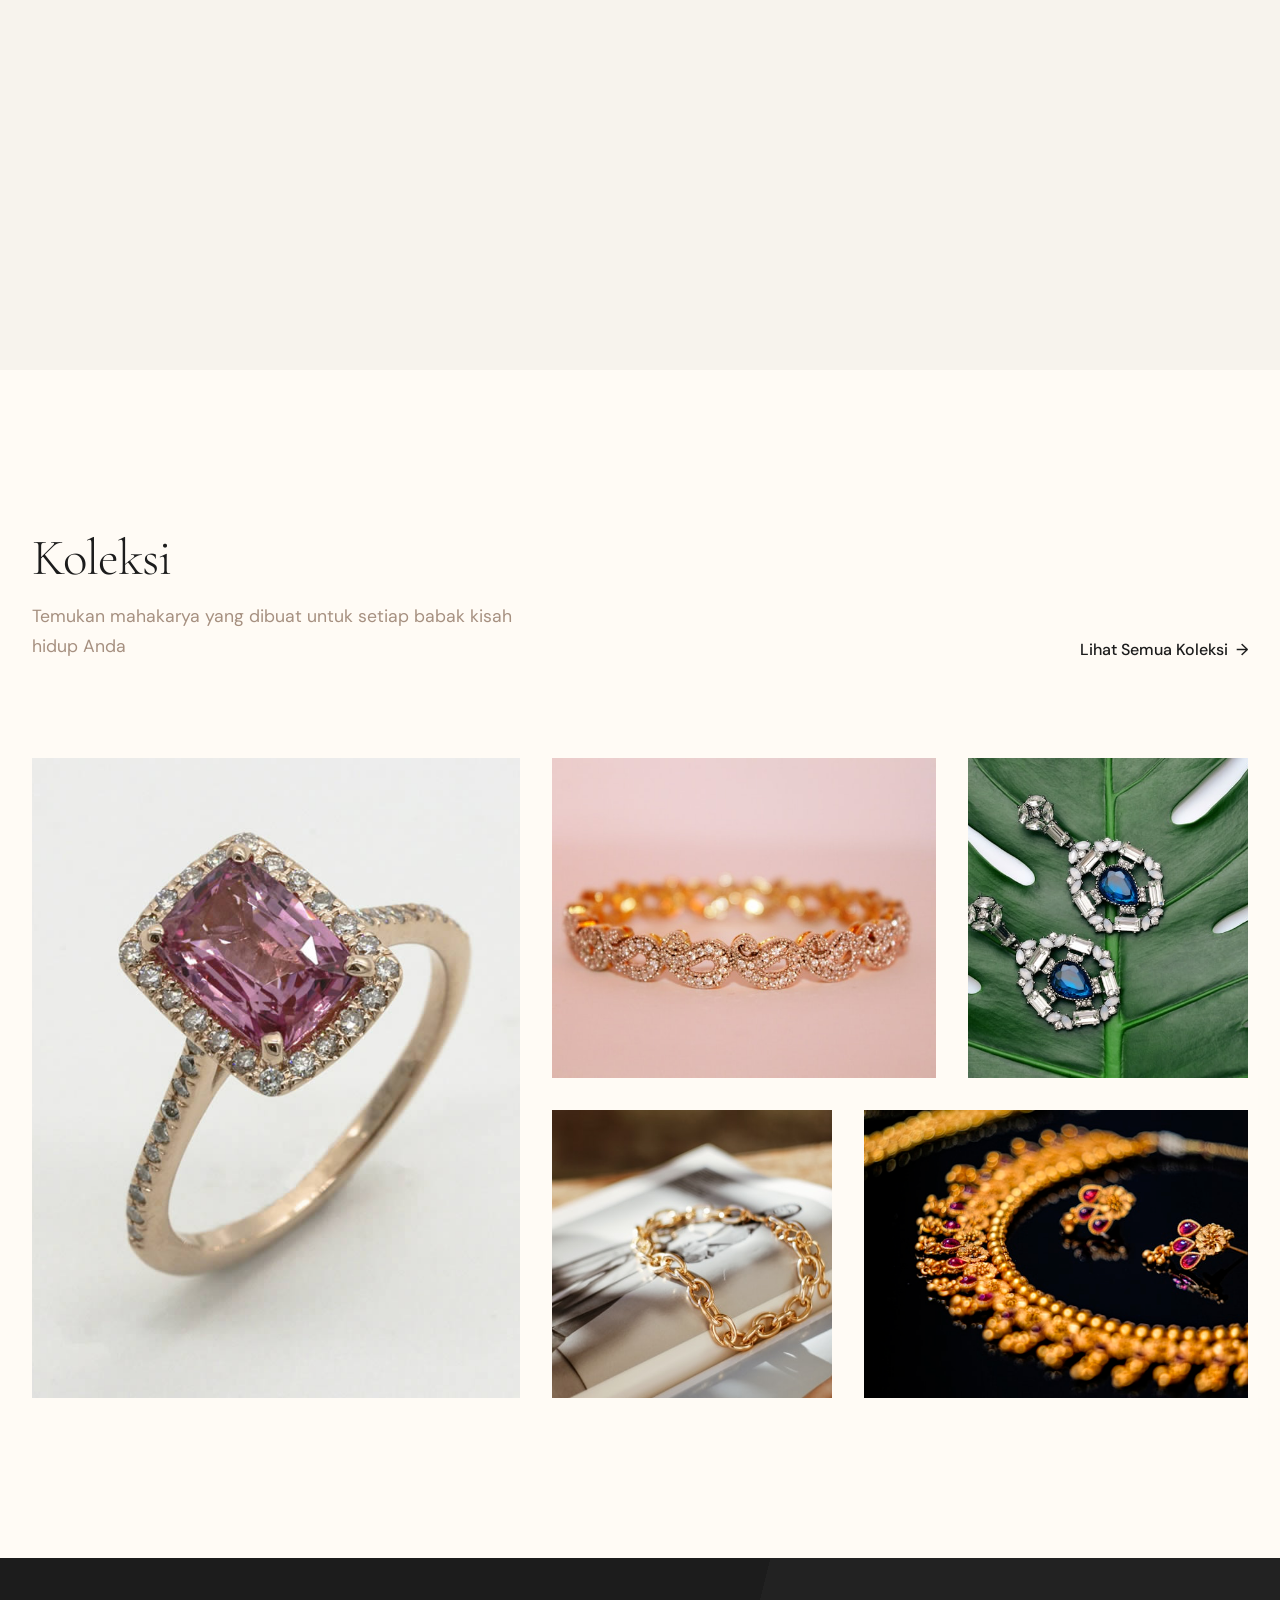
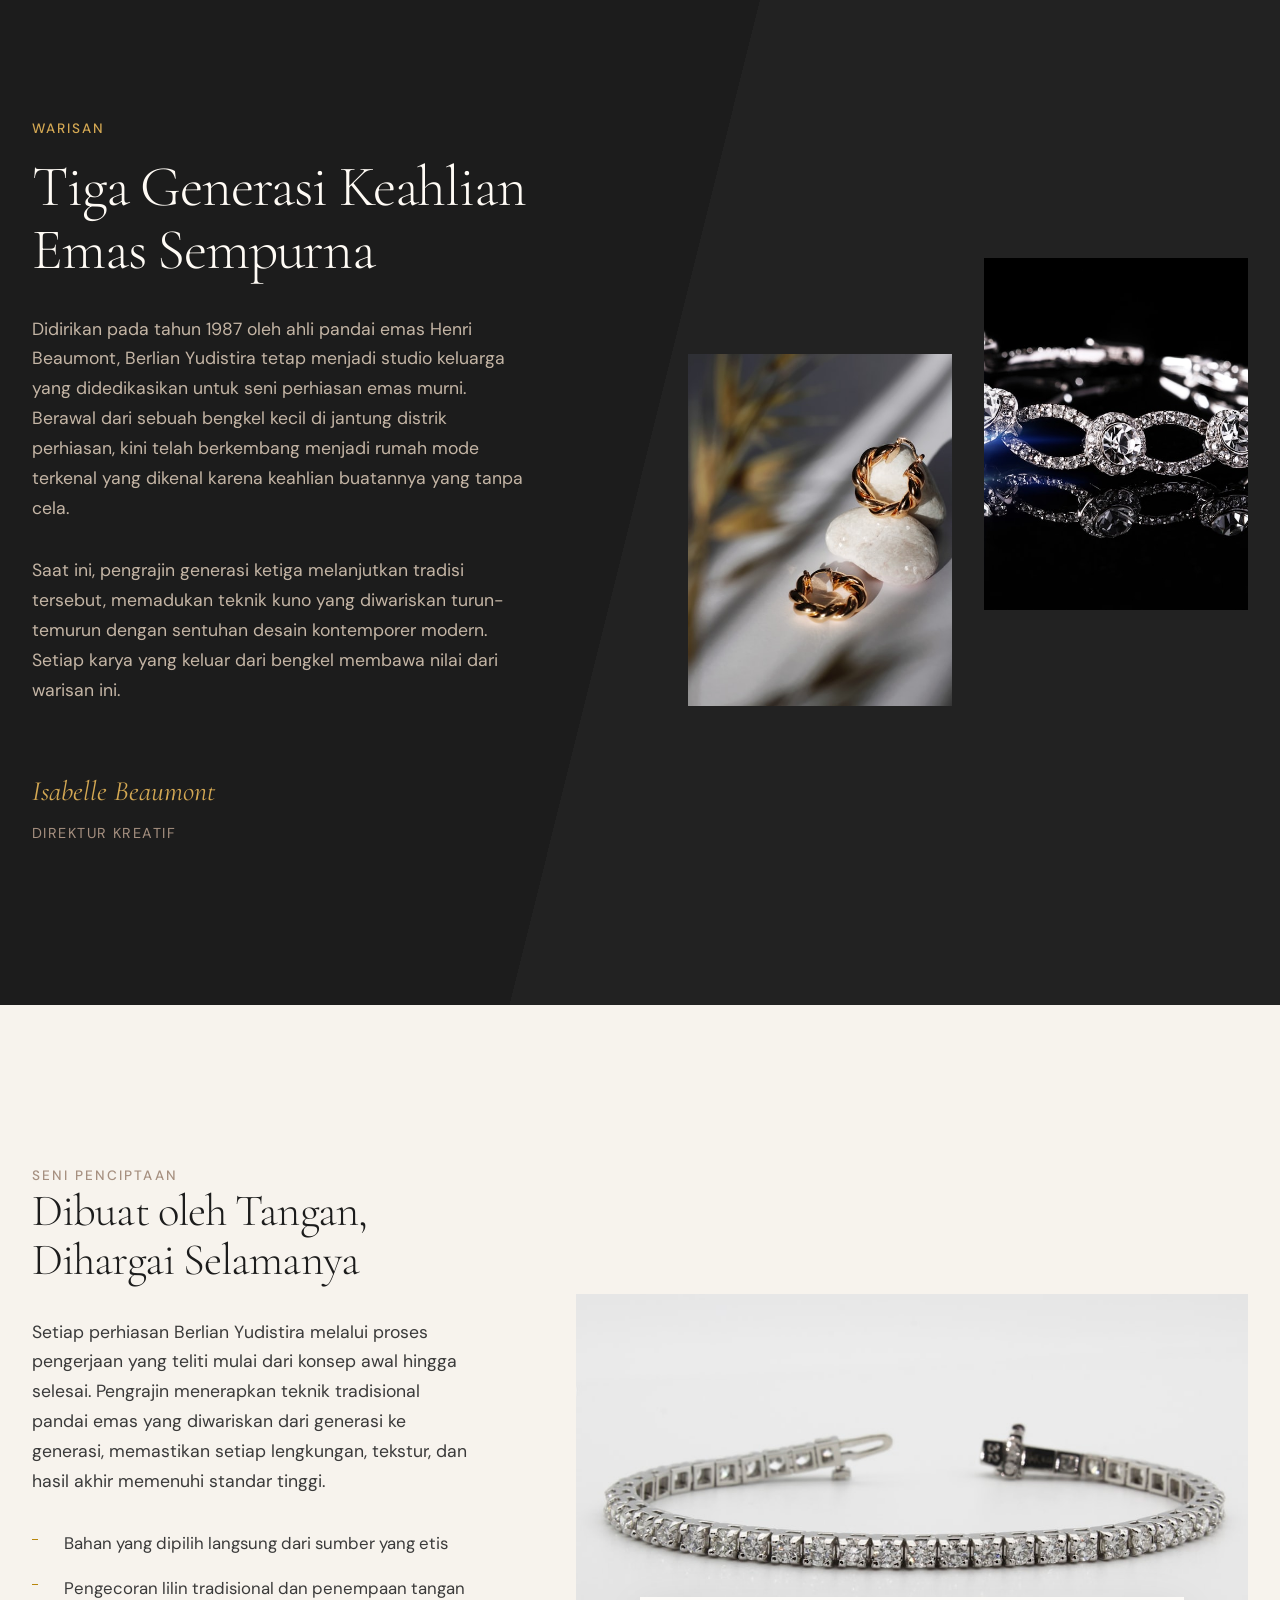
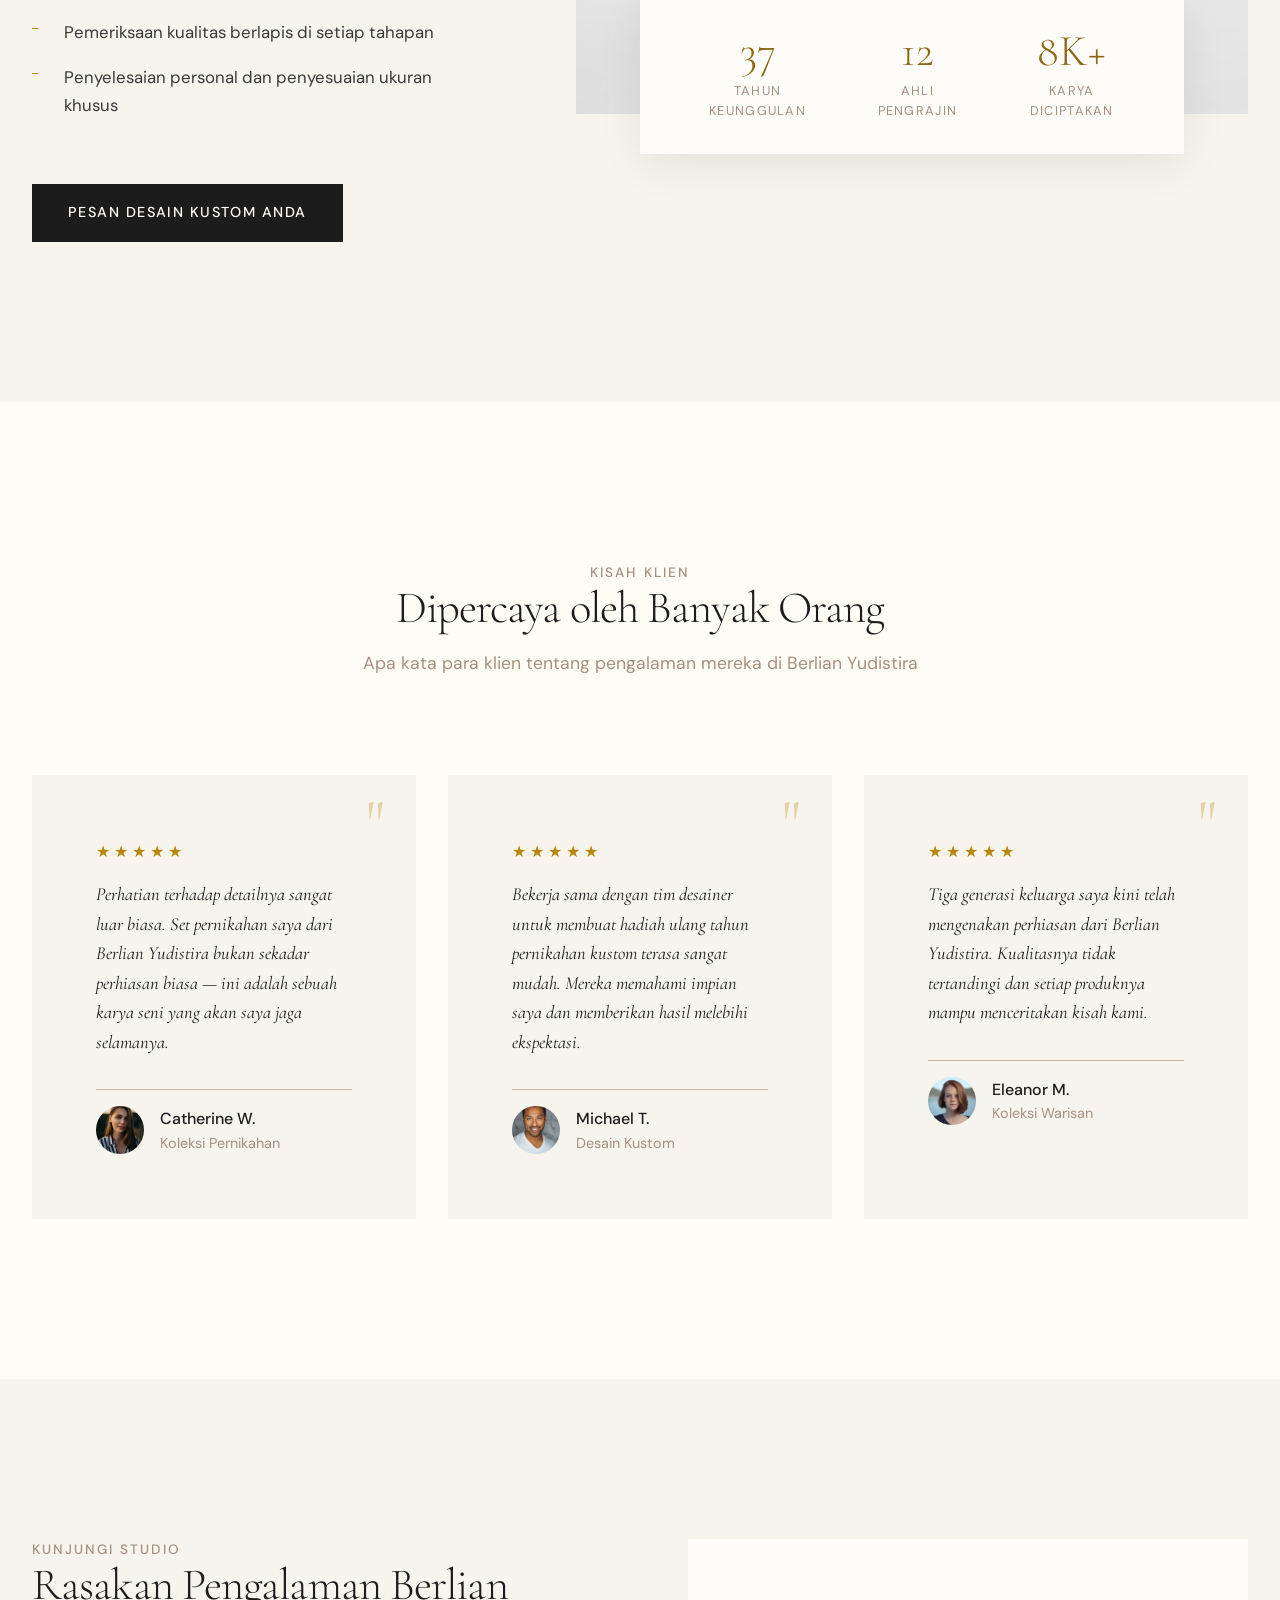
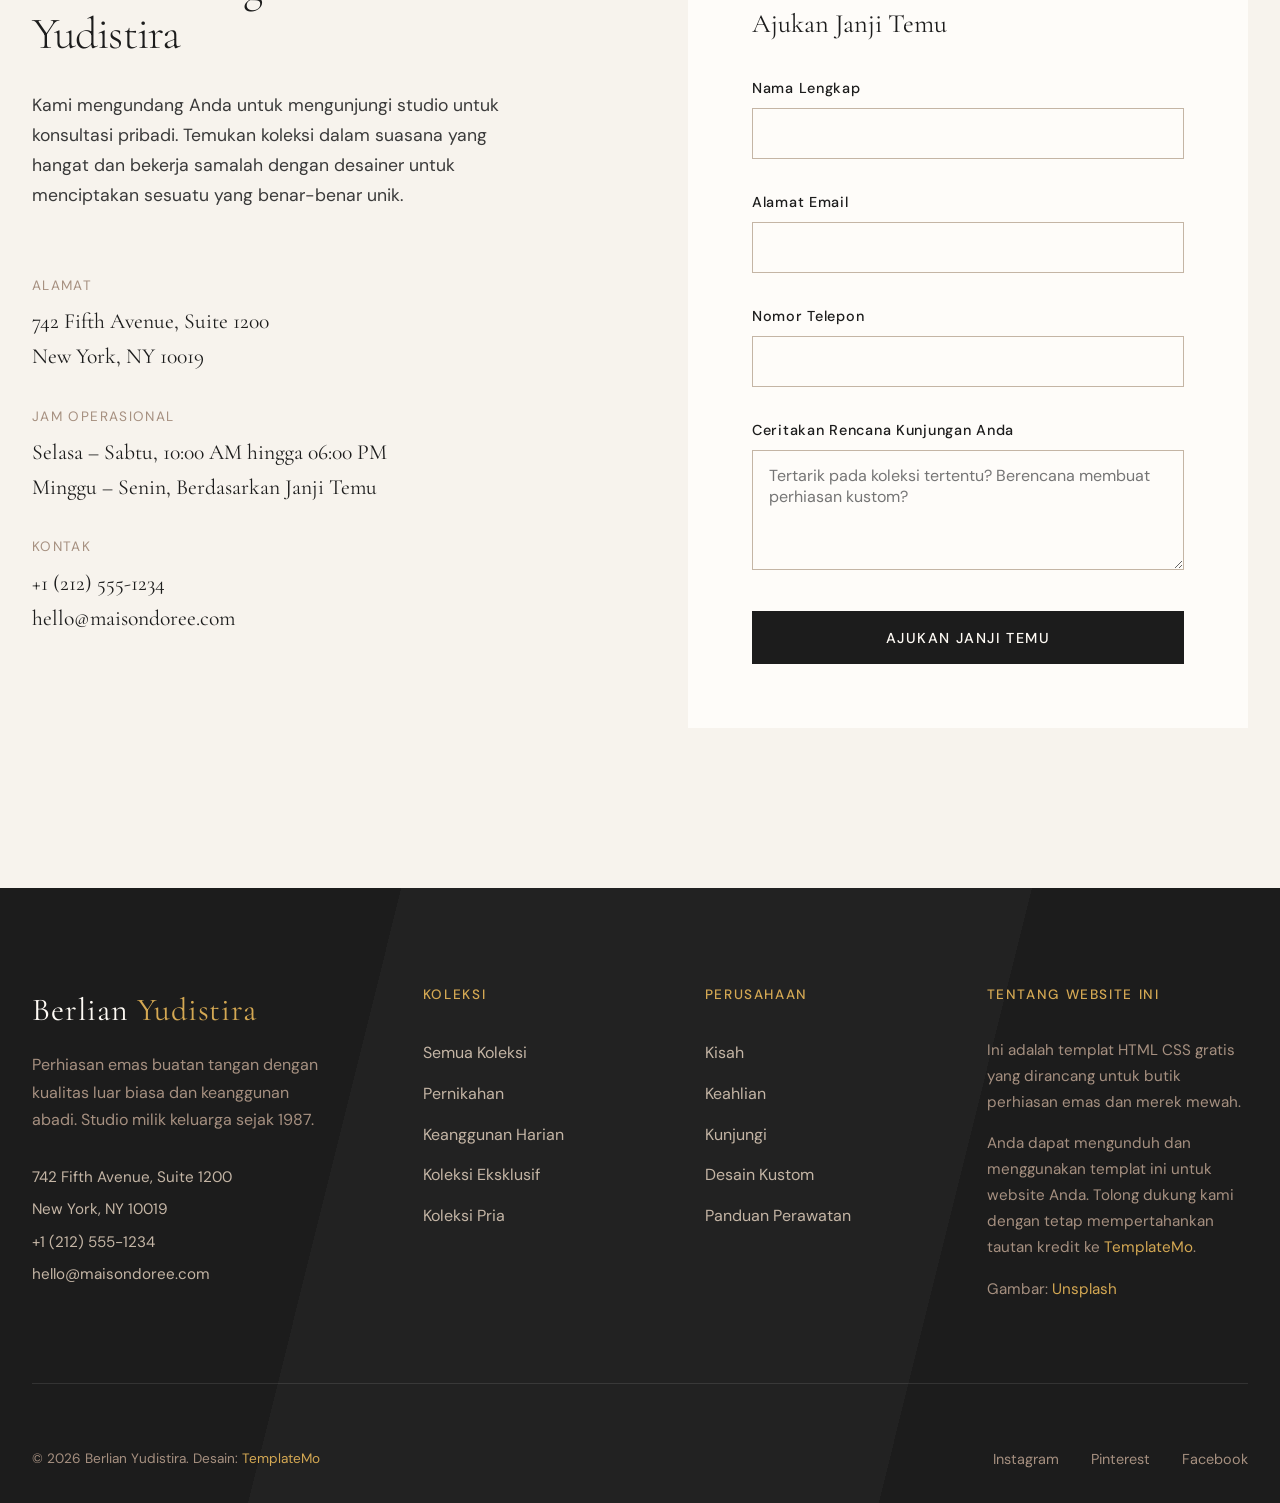
==== commit 02fc5cfe: "Update fmt.Println message from 'Hello' to 'Goodbye'" ====
--- a/index.html
+++ b/index.html
@@ -18,7 +18,7 @@
                 
                 <nav class="nav-main">
                     <a href="#collections">Koleksi</a>
-                    <a href="#story">Kisah</a>
+                    <a href="#story">Kisah-</a>
                     <a href="#craftsmanship">Keahlian</a>
                     <a href="#contact">Kunjungi</a>
                     <a href="#contact" class="nav-cta">Reservasi</a>
@@ -97,7 +97,7 @@
                              alt="Handcrafted gold necklace">
                     </div>
                   <div class="featured-image">
-    <iframe width="100%" height="425" src="https://www.youtube.com/embed/OxfMueF0URc" title="BACK WITH A BANG! OVER $100,000,000 IN DIAMONDS!" frameborder="0" allow="accelerometer; autoplay; clipboard-write; encrypted-media; gyroscope; picture-in-picture; web-share" referrerpolicy="strict-origin-when-cross-origin" allowfullscreen></iframe>
+    <iframe width="972" height="425" src="https://www.youtube.com/embed/OxfMueF0URc" title="BACK WITH A BANG! OVER $100,000,000 IN DIAMONDS!" frameborder="0" allow="accelerometer; autoplay; clipboard-write; encrypted-media; gyroscope; picture-in-picture; web-share" referrerpolicy="strict-origin-when-cross-origin" allowfullscreen></iframe>
 </div>
                         <div class="featured-badge">Koleksi Terbaru</div>
                 </div>
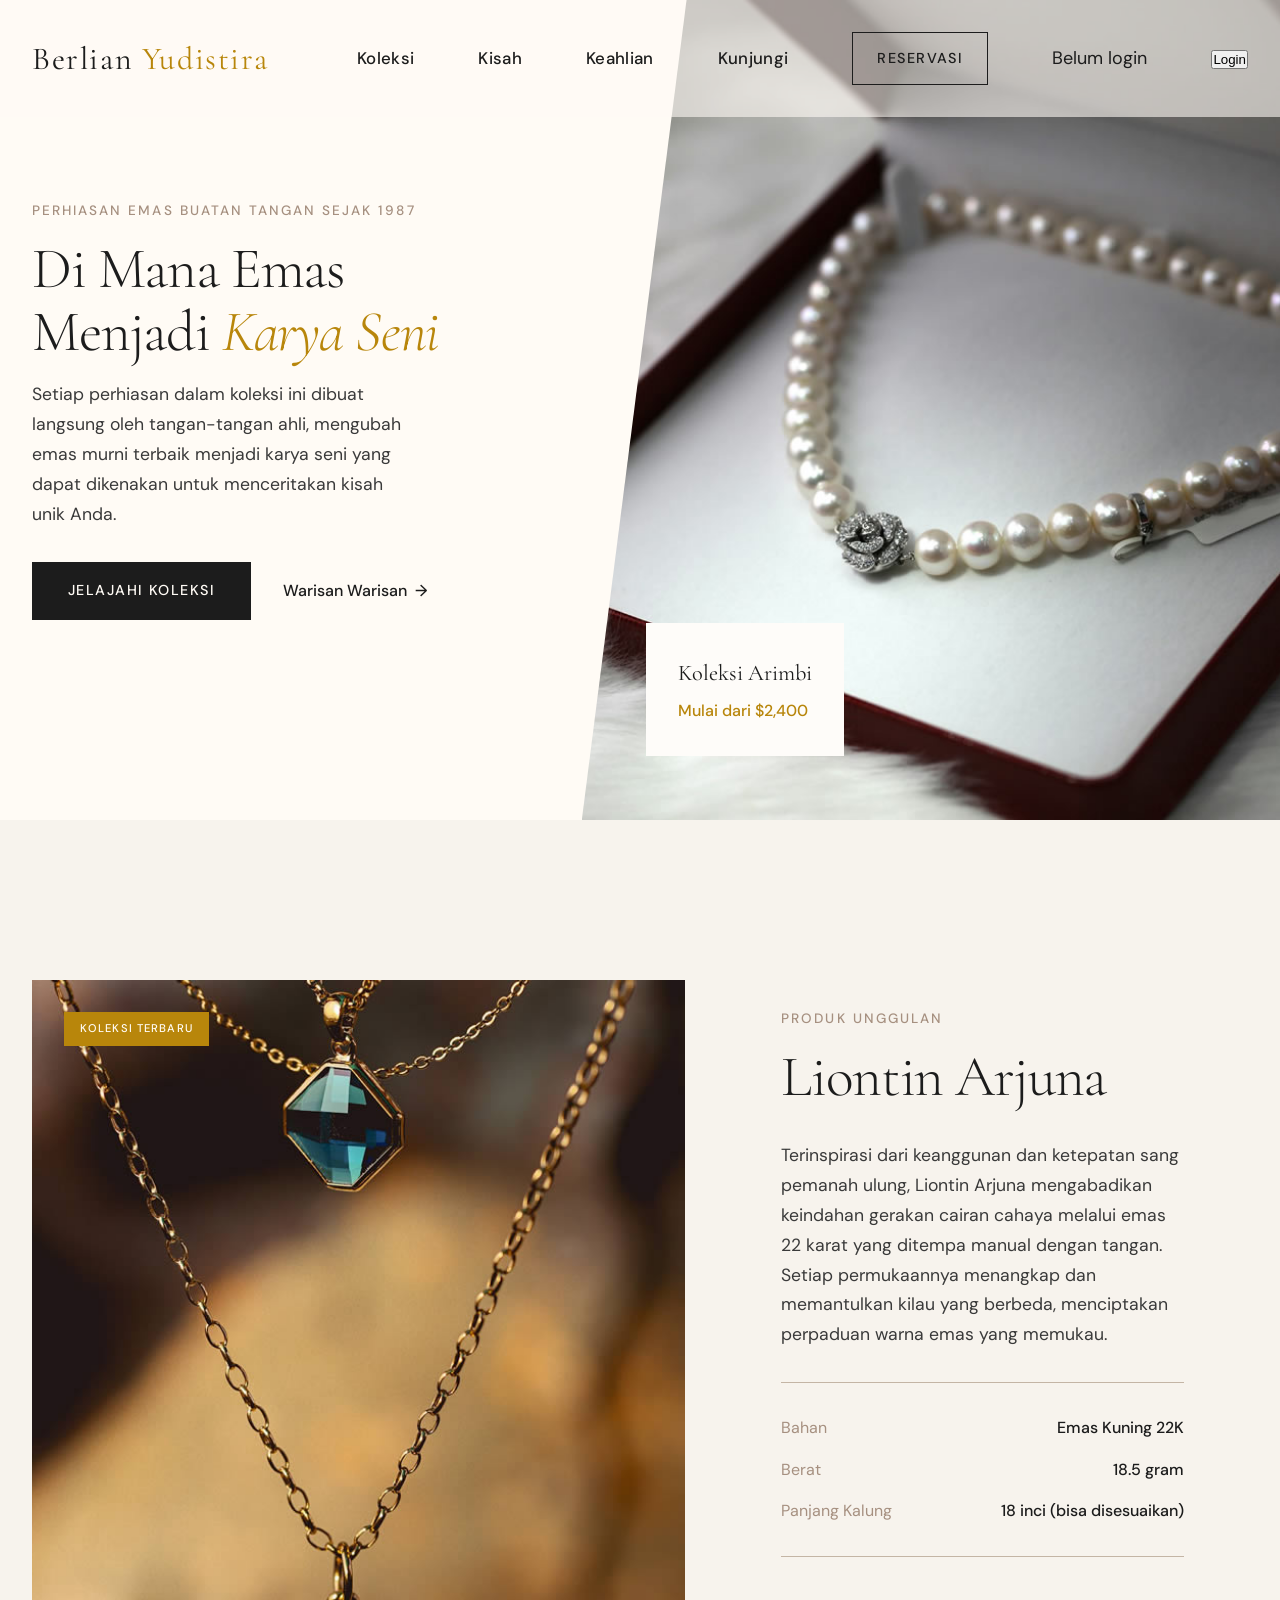
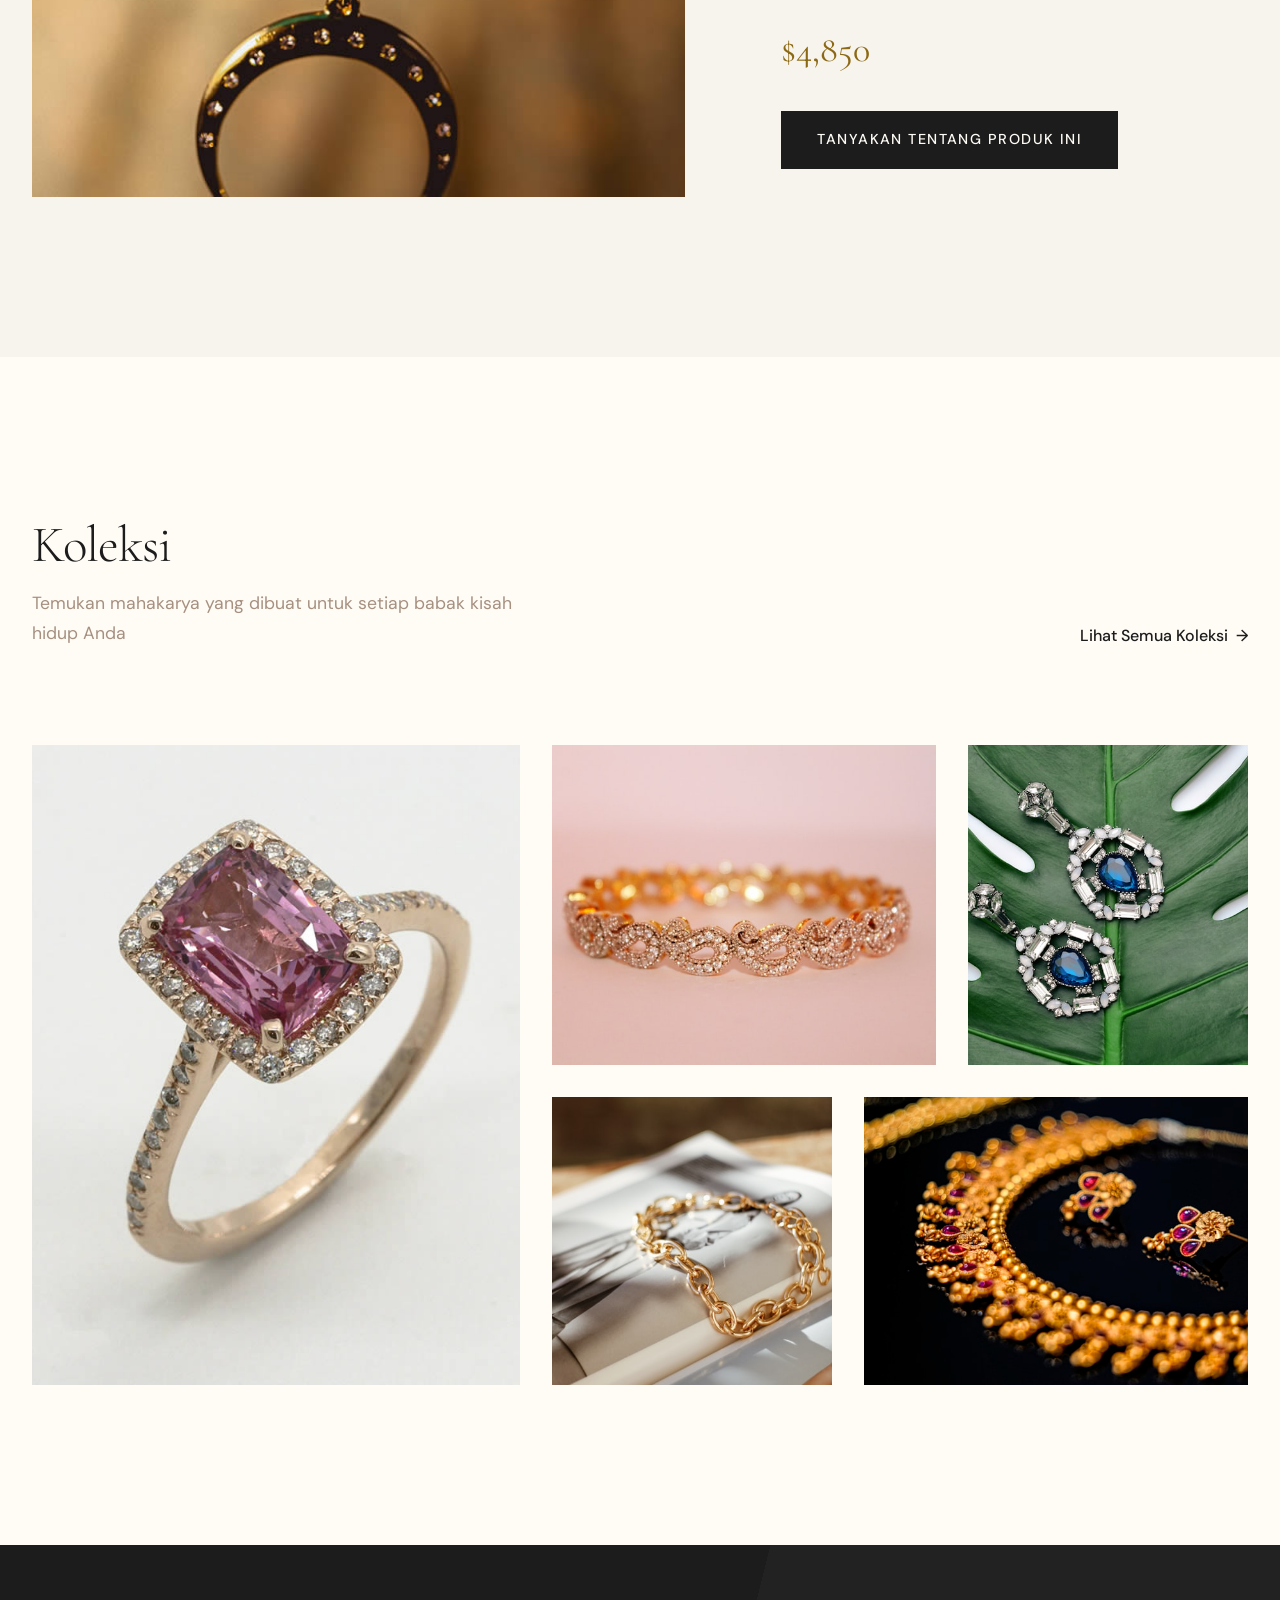
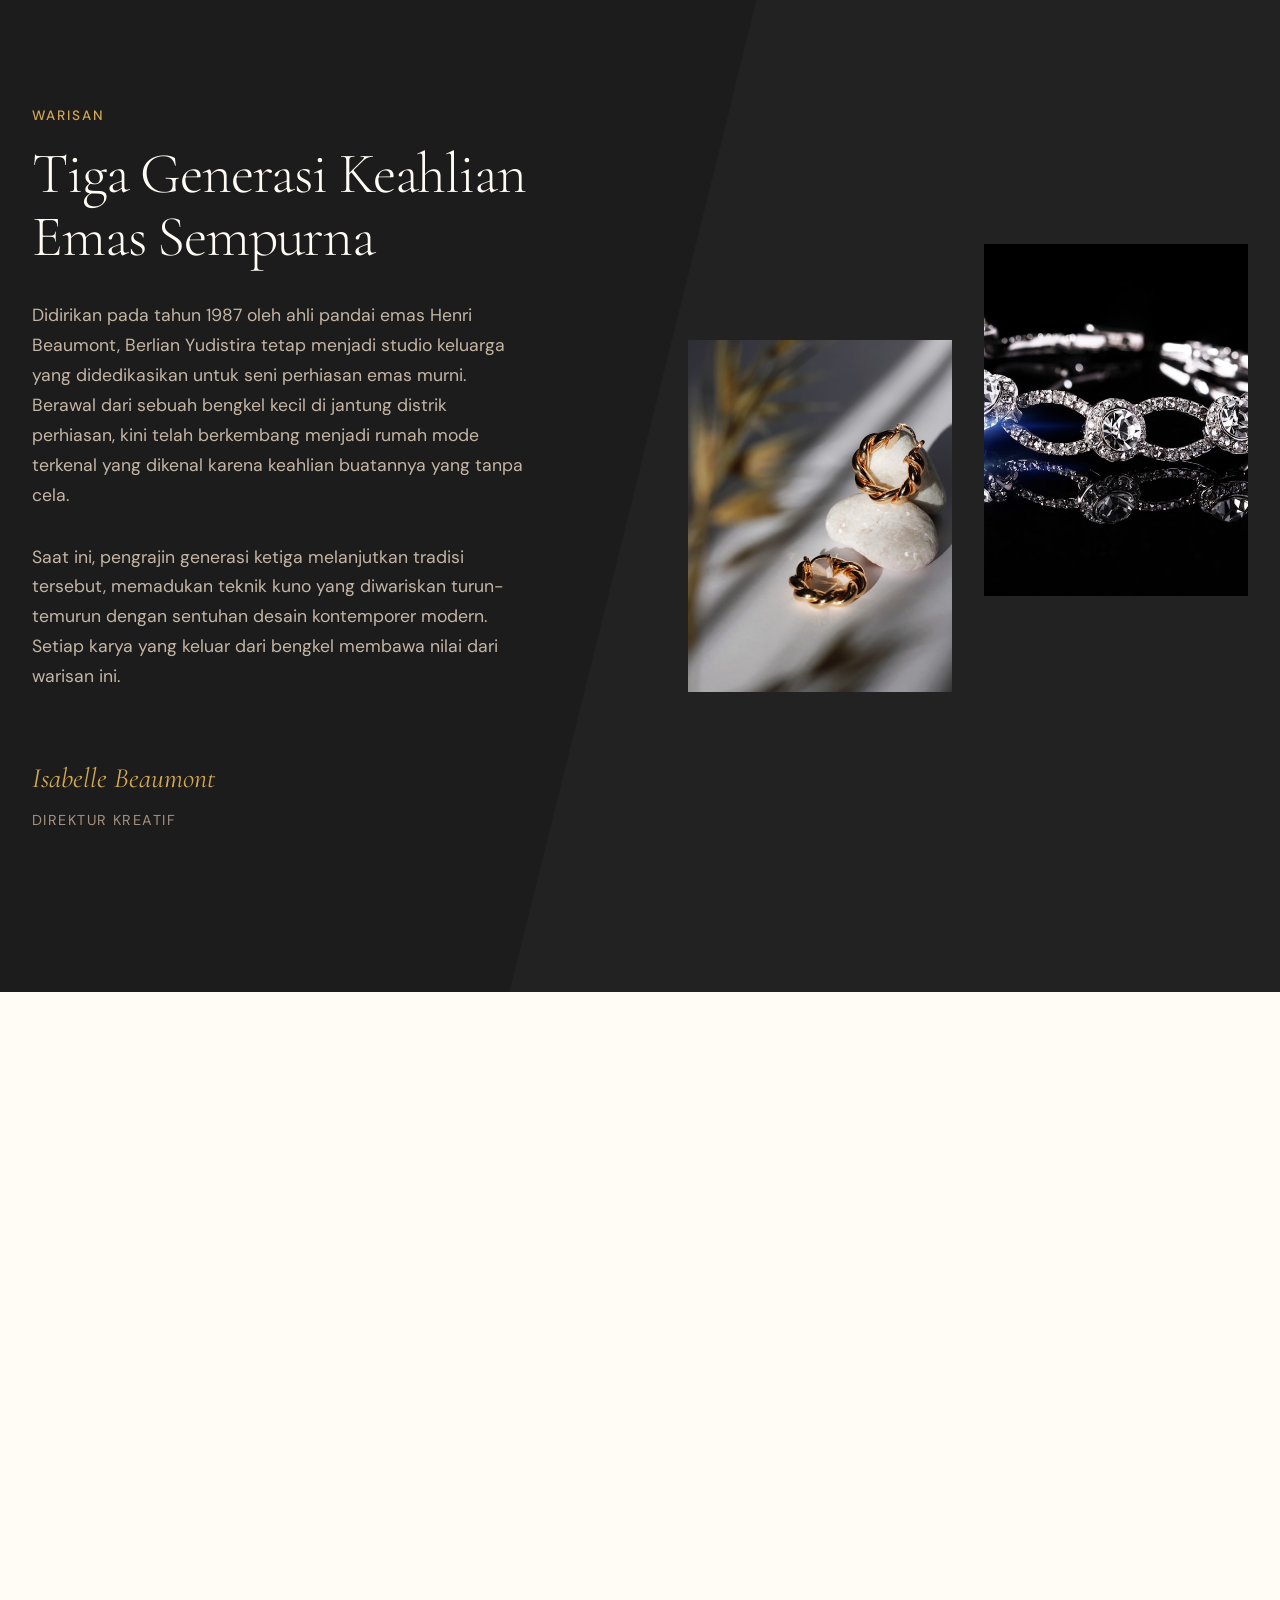
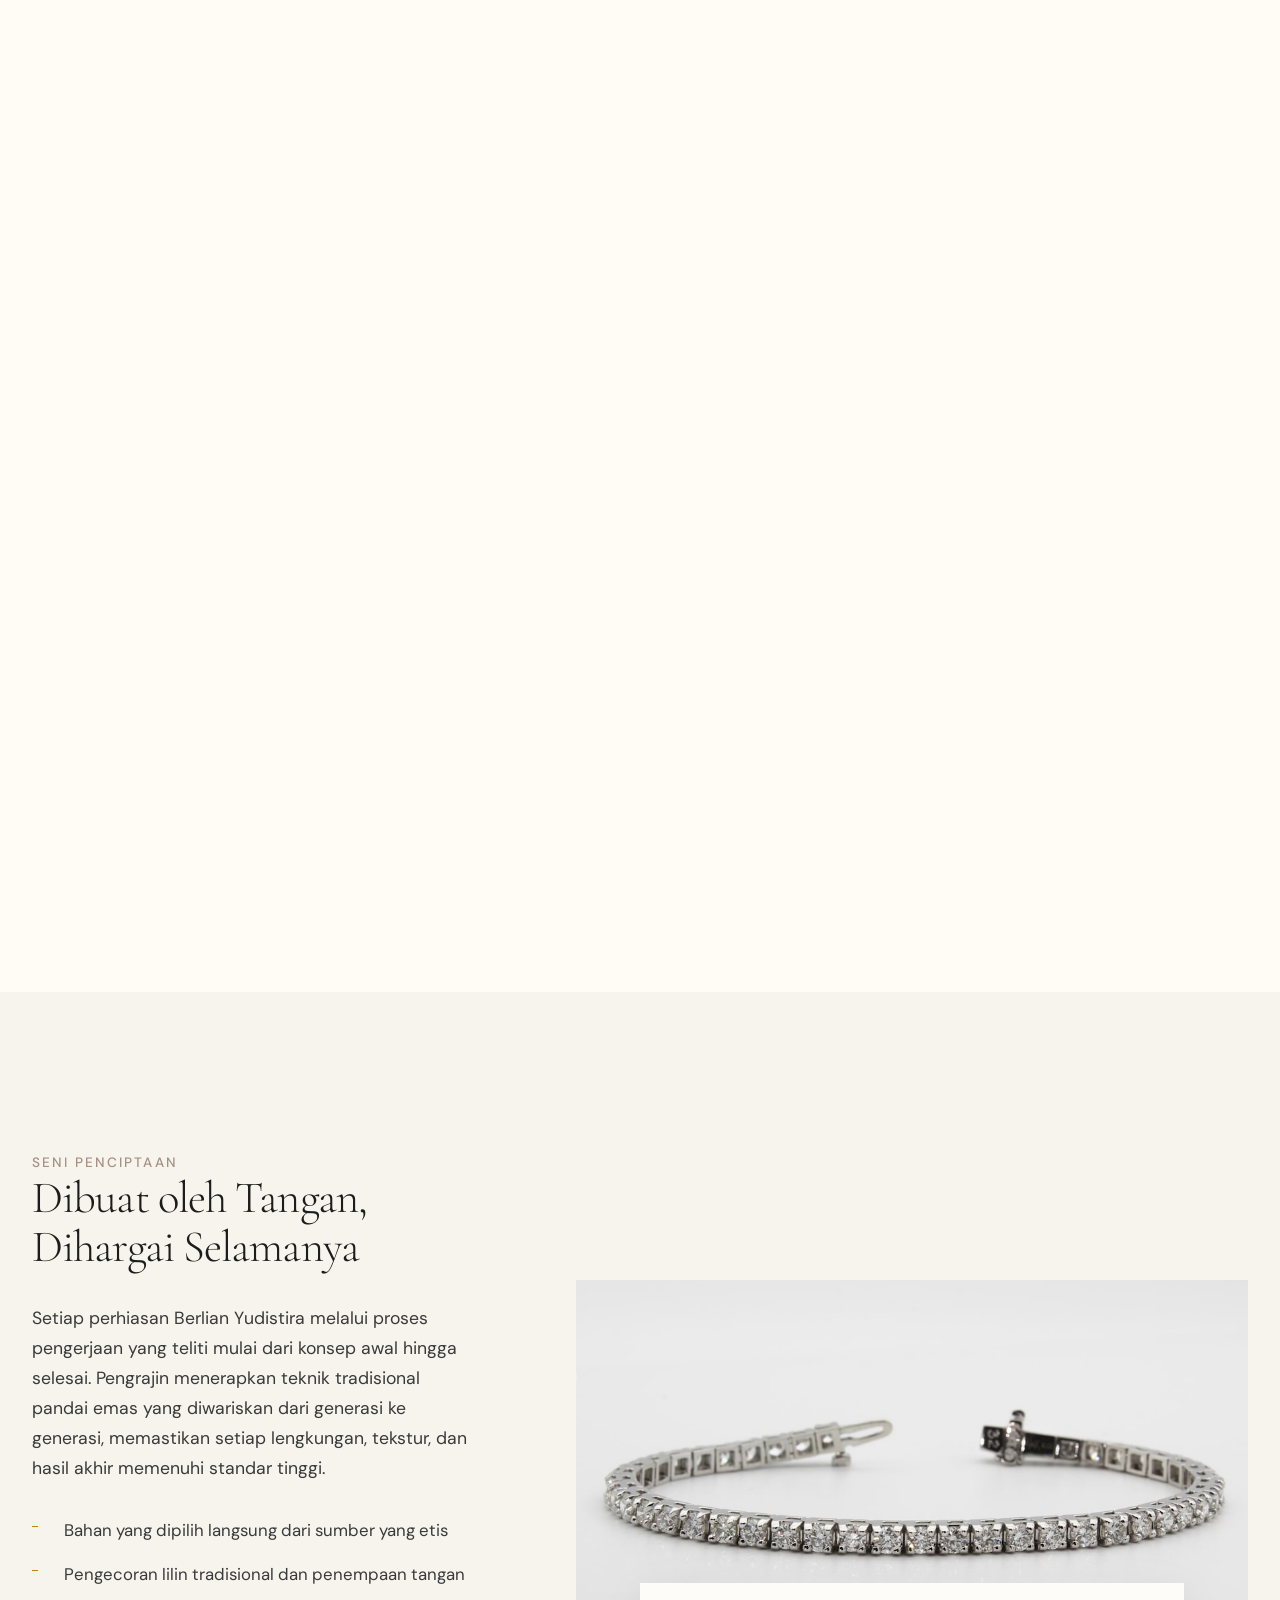
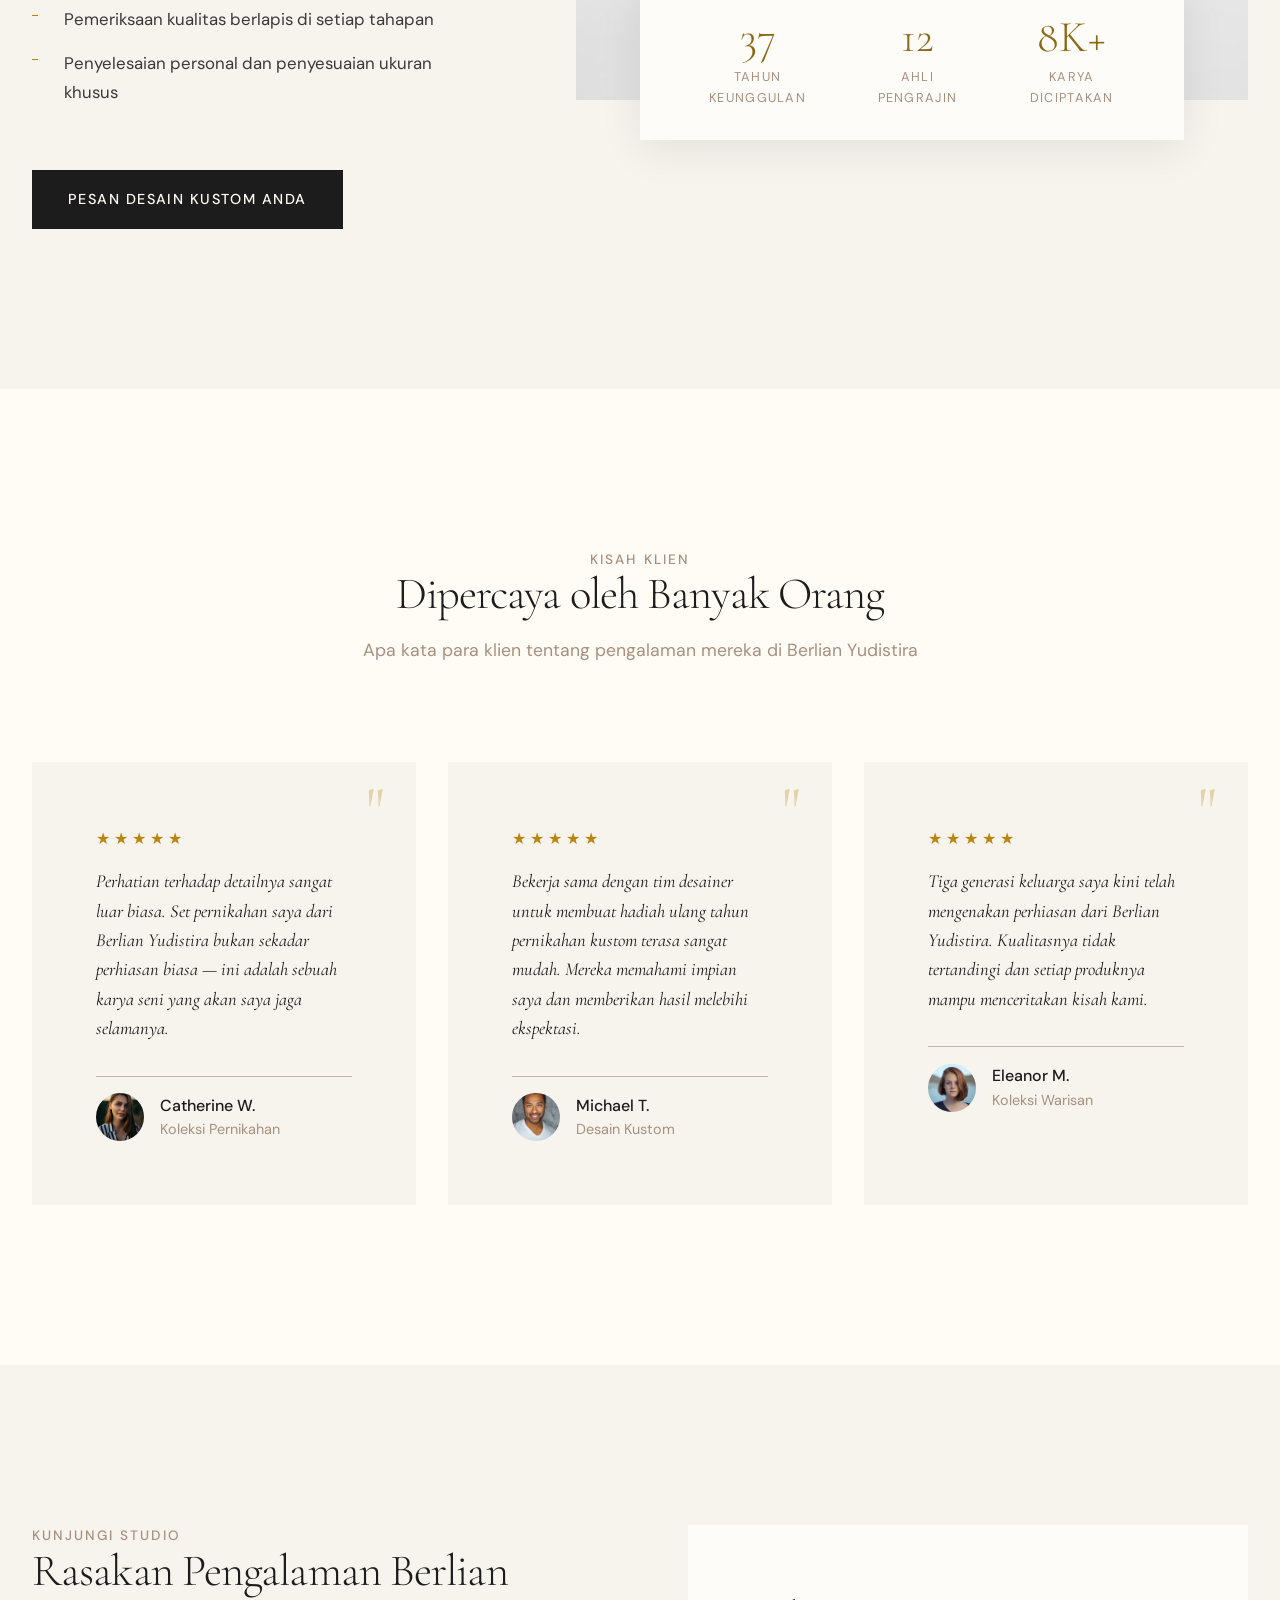
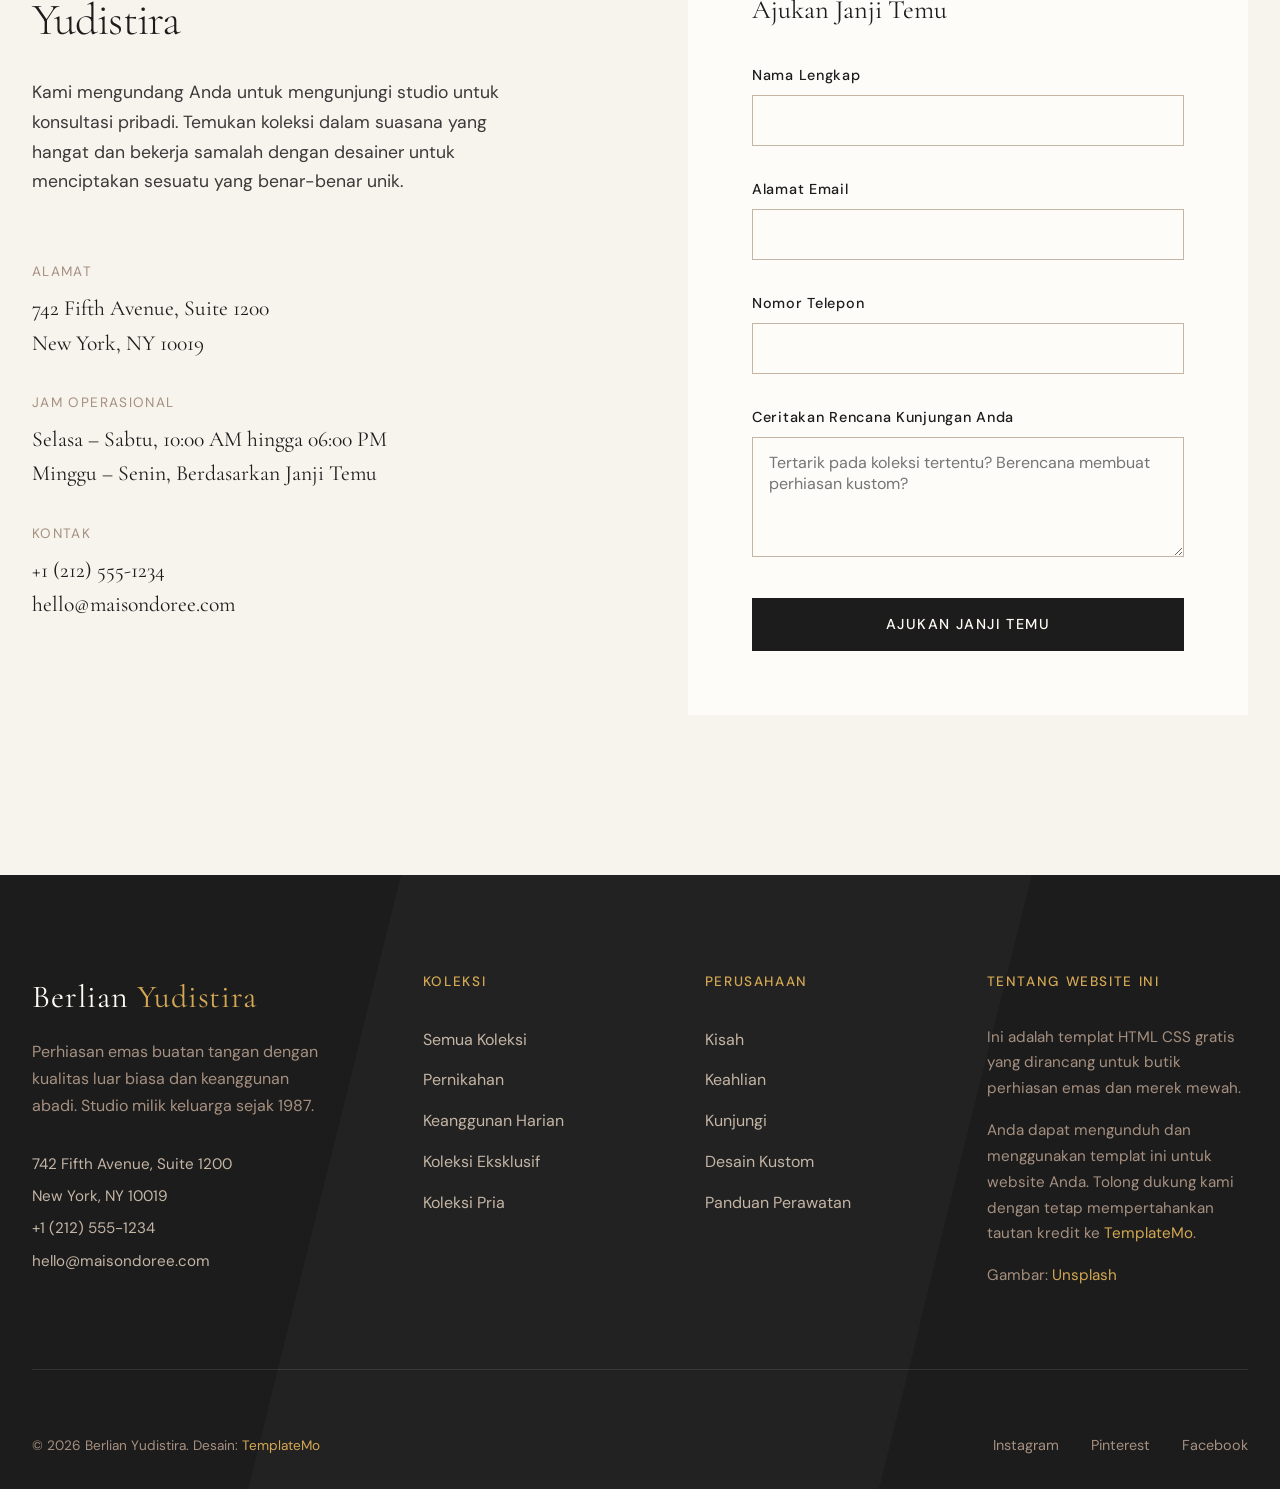
==== commit ead09d26: "Update index.html" ====
--- a/index.html
+++ b/index.html
@@ -18,7 +18,7 @@
                 
                 <nav class="nav-main">
                     <a href="#collections">Koleksi</a>
-                    <a href="#story">Kisah-</a>
+                    <a href="#story">Kisah</a>
                     <a href="#craftsmanship">Keahlian</a>
                     <a href="#contact">Kunjungi</a>
                     <a href="#contact" class="nav-cta">Reservasi</a>
@@ -96,9 +96,6 @@
                         <img src="images/maison-hero-02.jpg" 
                              alt="Handcrafted gold necklace">
                     </div>
-                  <div class="featured-image">
-    <iframe width="972" height="425" src="https://www.youtube.com/embed/OxfMueF0URc" title="BACK WITH A BANG! OVER $100,000,000 IN DIAMONDS!" frameborder="0" allow="accelerometer; autoplay; clipboard-write; encrypted-media; gyroscope; picture-in-picture; web-share" referrerpolicy="strict-origin-when-cross-origin" allowfullscreen></iframe>
-</div>
                         <div class="featured-badge">Koleksi Terbaru</div>
                 </div>
                 <div class="featured-content">
@@ -243,6 +240,10 @@
             </div>
         </div>
     </section>
+
+    <div class="featured-image">
+    <iframe width="972" height="425" src="https://www.youtube.com/embed/OxfMueF0URc" title="BACK WITH A BANG! OVER $100,000,000 IN DIAMONDS!" frameborder="0" allow="accelerometer; autoplay; clipboard-write; encrypted-media; gyroscope; picture-in-picture; web-share" referrerpolicy="strict-origin-when-cross-origin" allowfullscreen></iframe>
+</div>
     
     <section class="craftsmanship" id="craftsmanship">
         <div class="container">
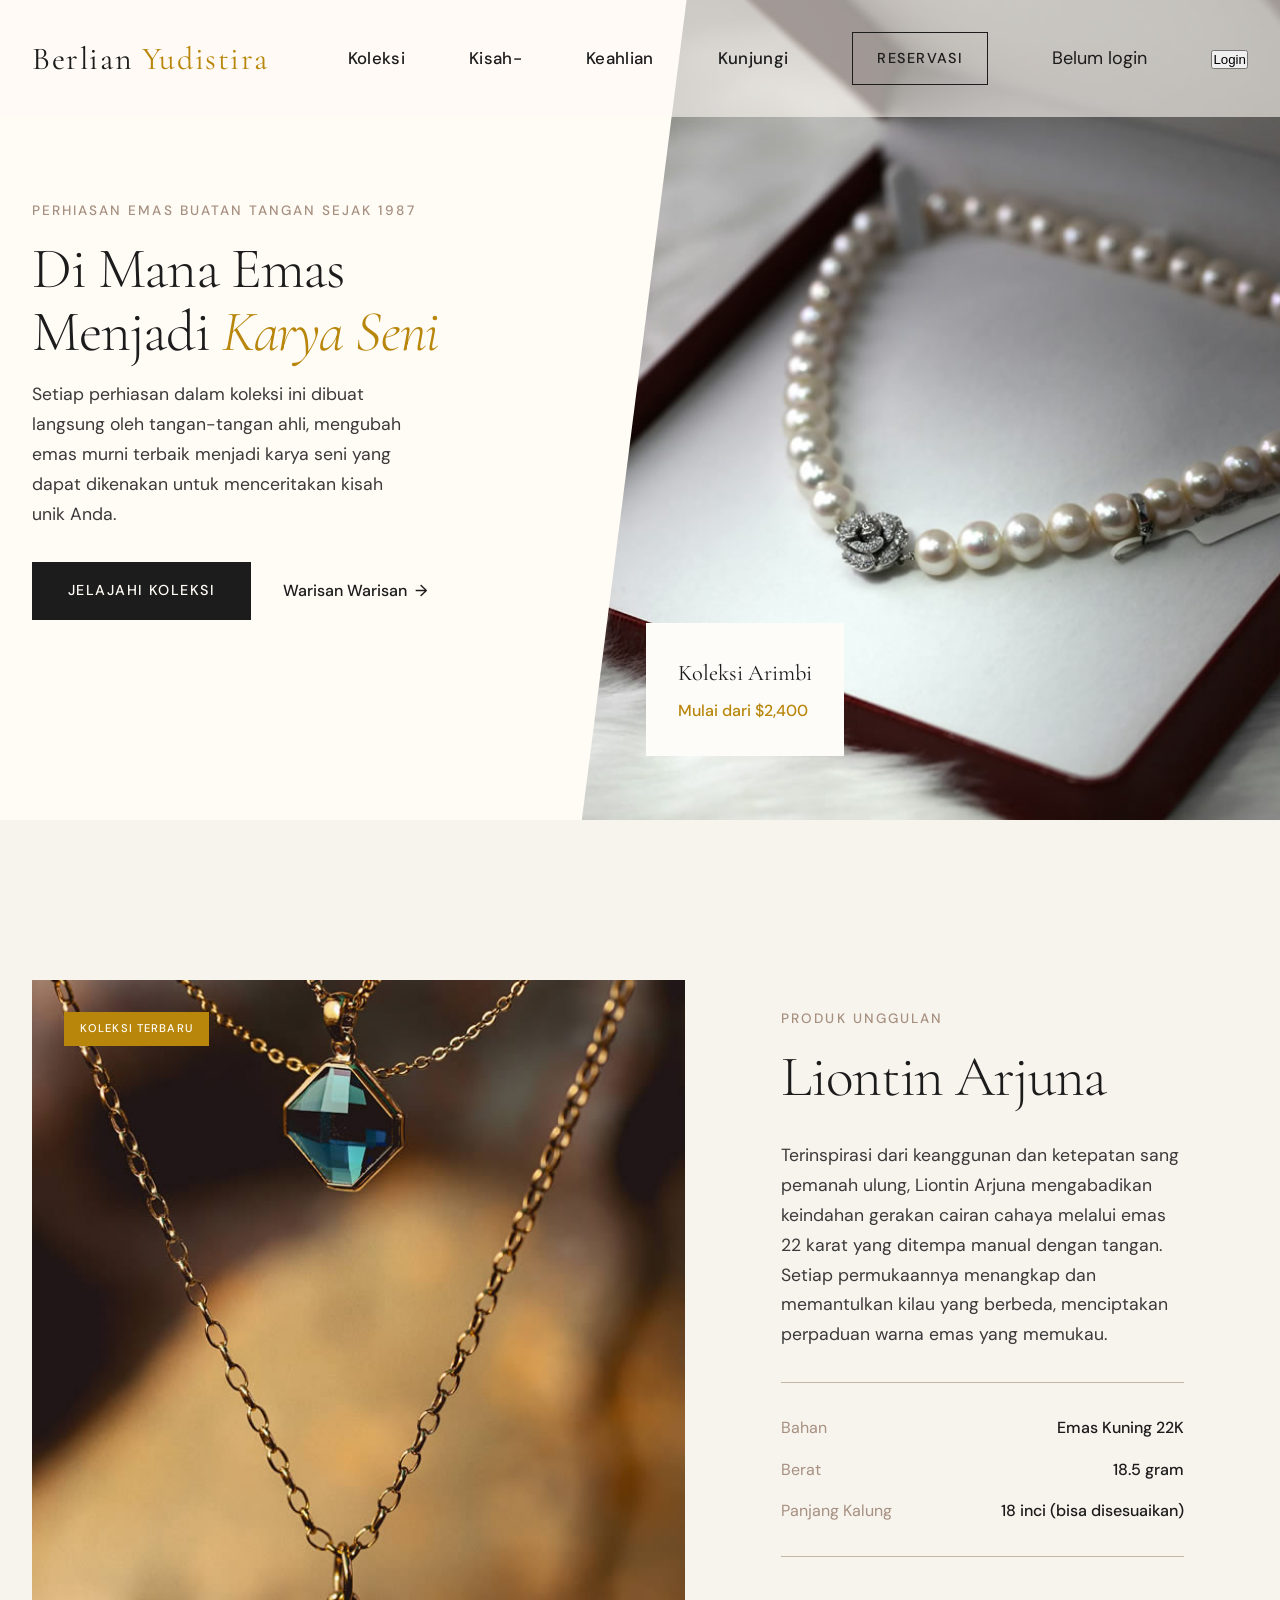
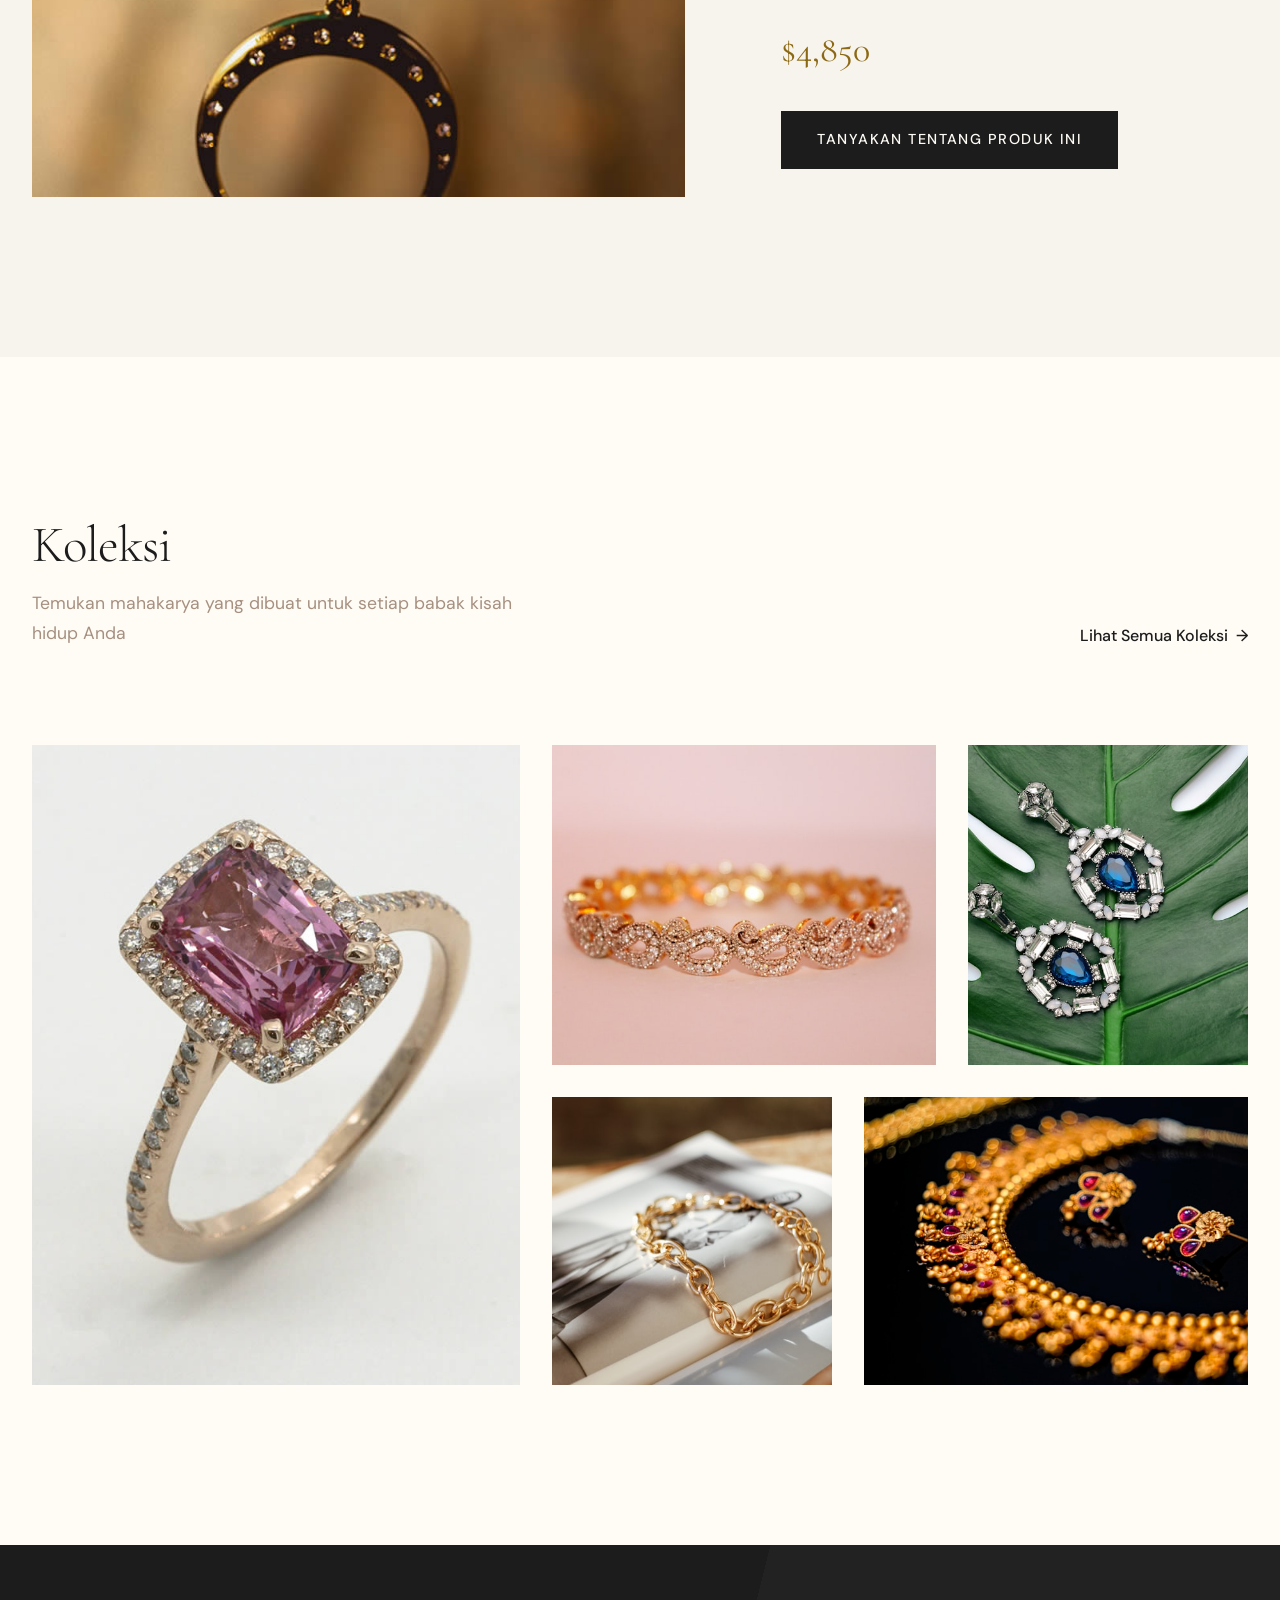
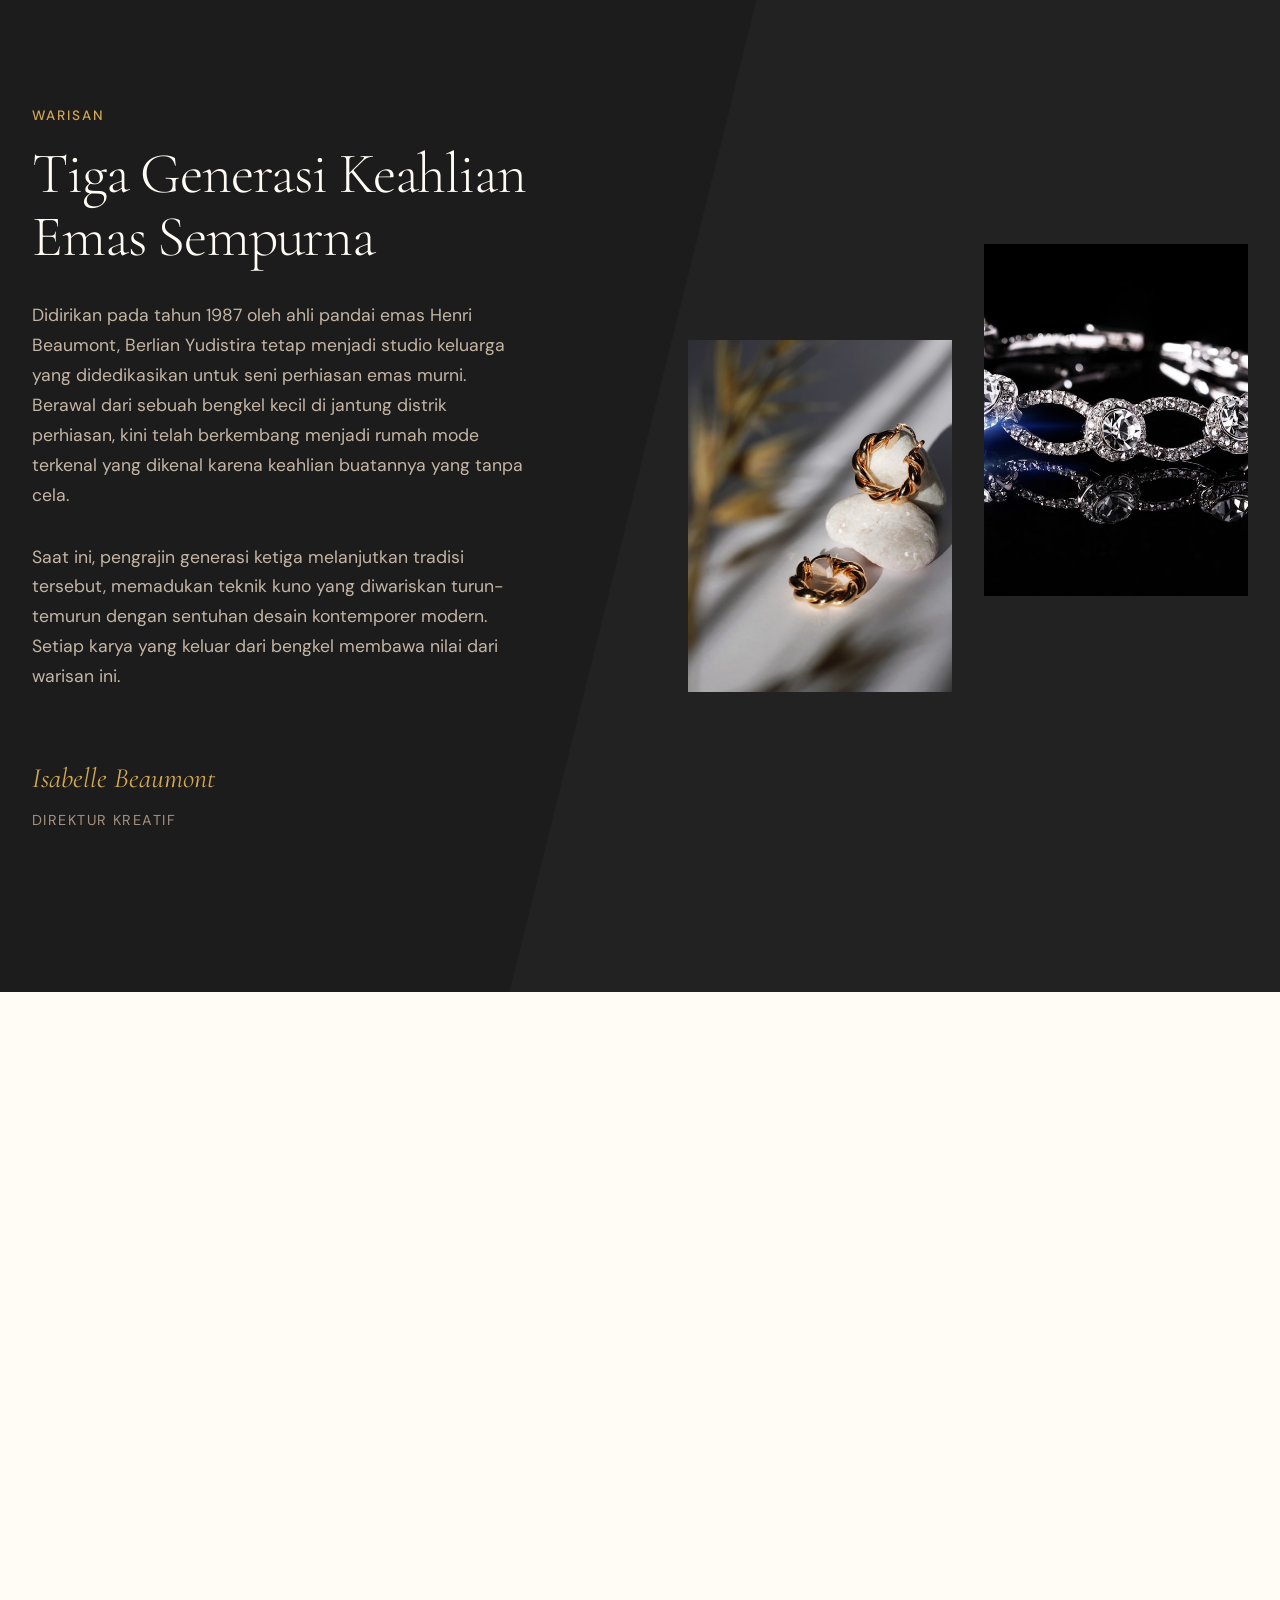
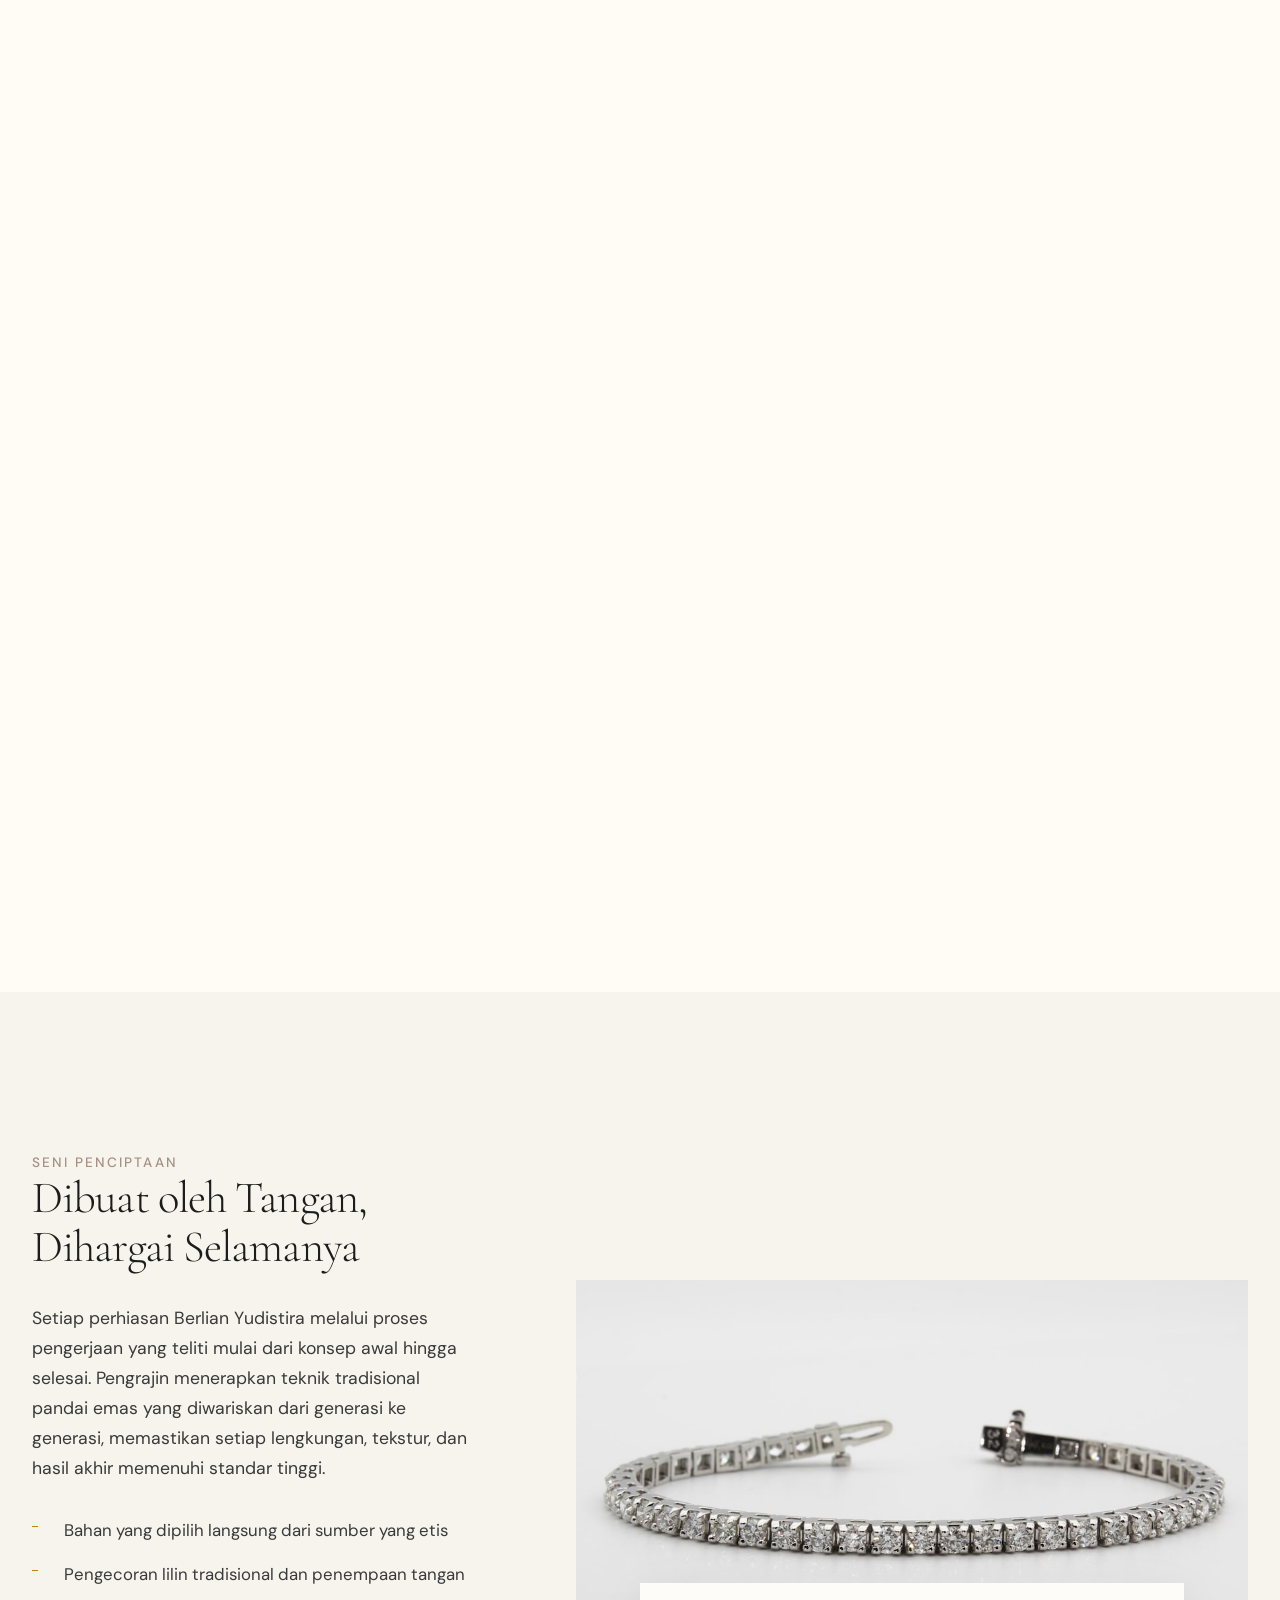
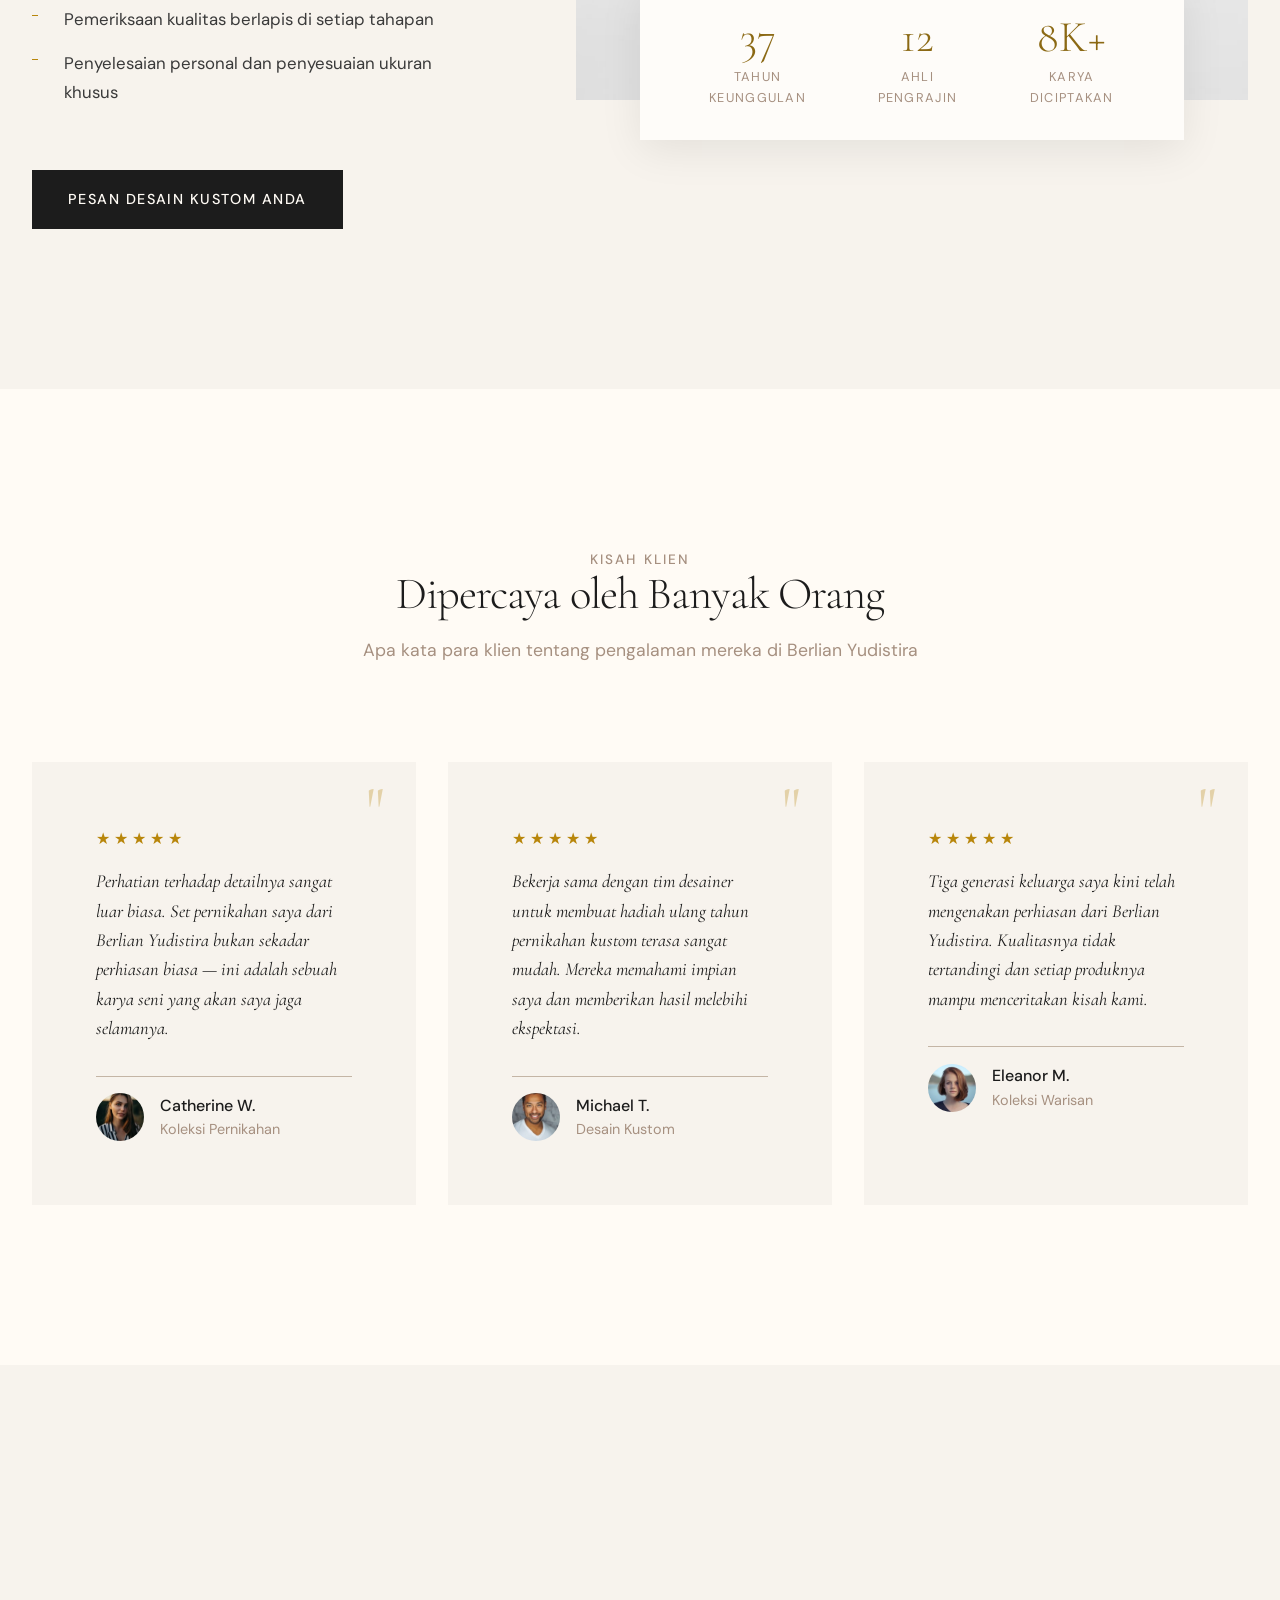
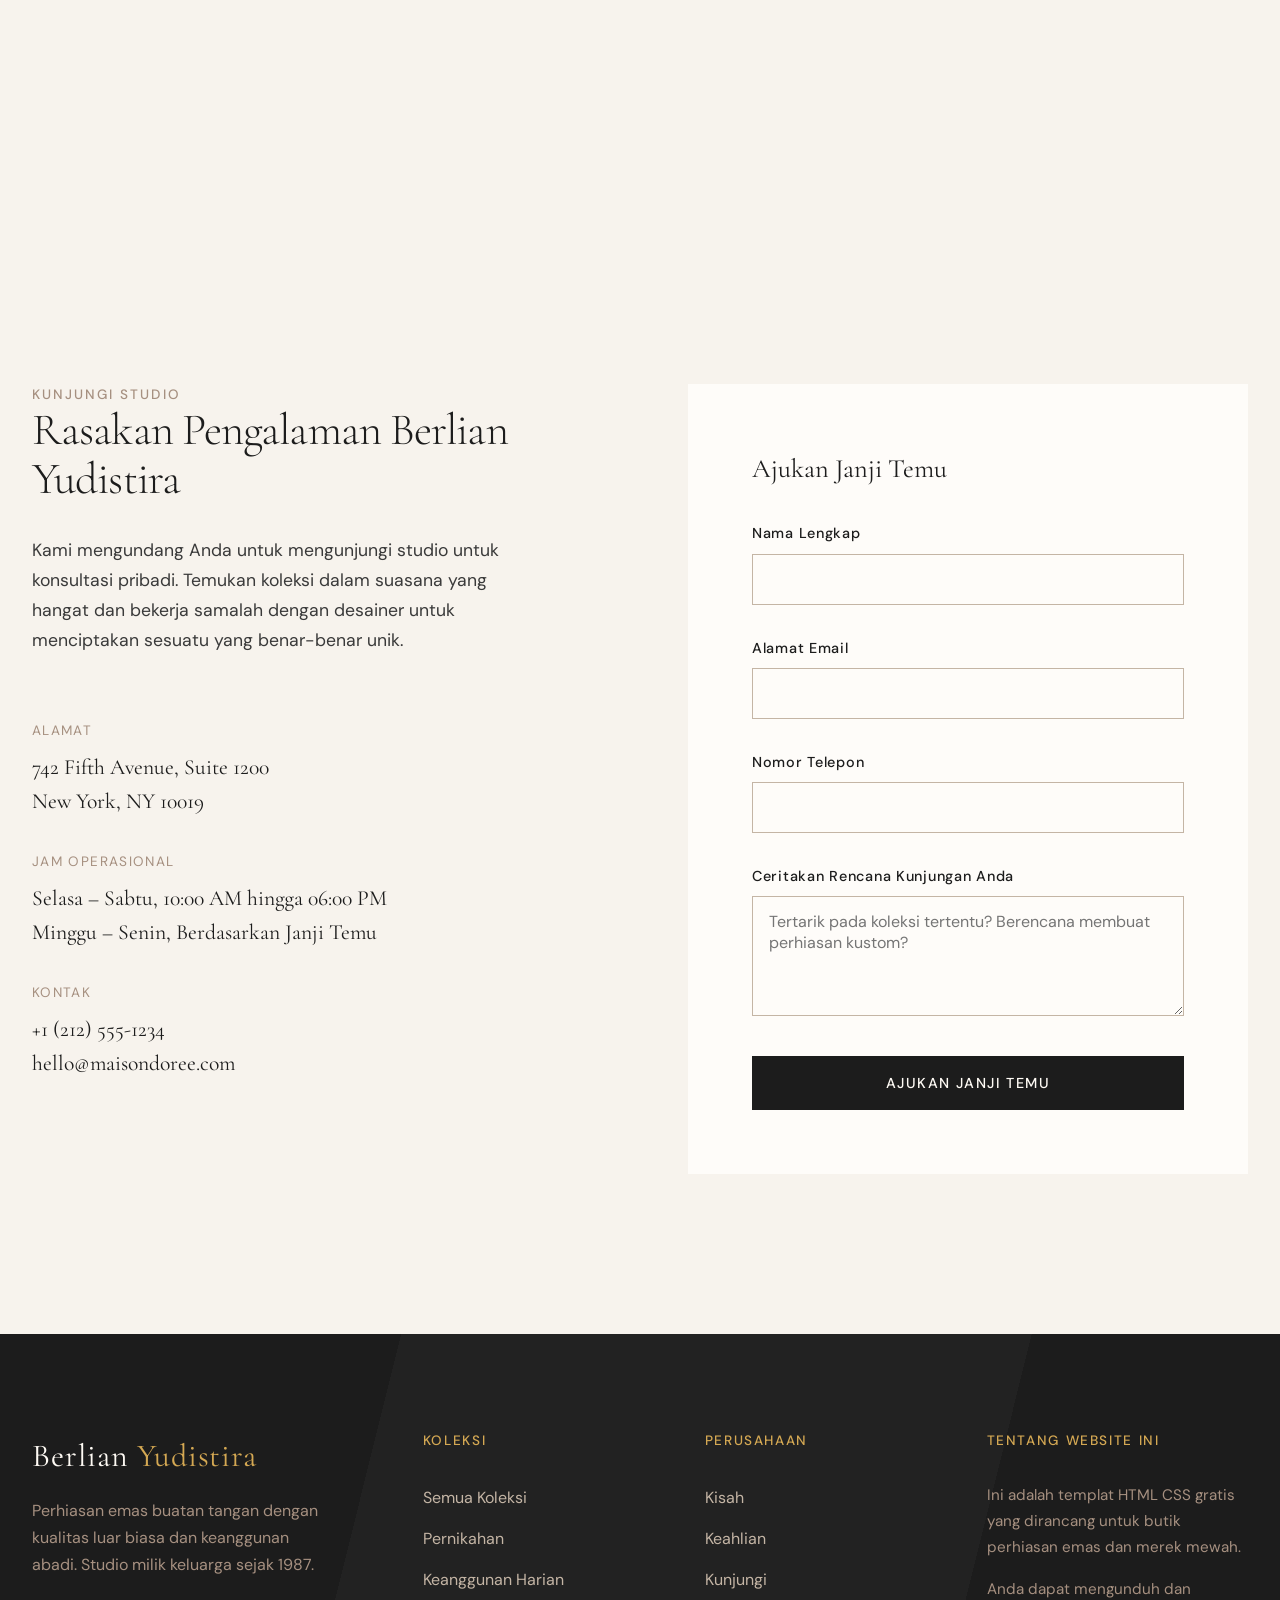
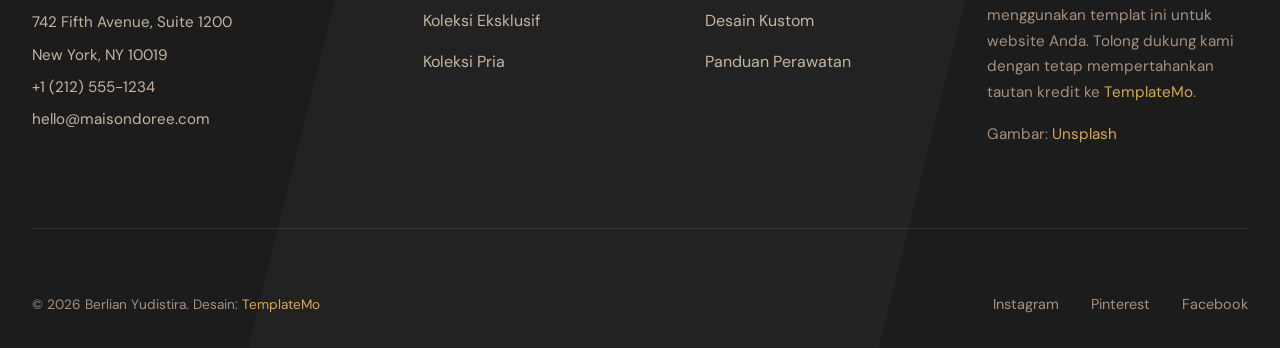
==== commit 602534fd: "Update fmt.Println message from 'Hello' to 'Goodbye'" ====
--- a/index.html
+++ b/index.html
@@ -18,7 +18,7 @@
                 
                 <nav class="nav-main">
                     <a href="#collections">Koleksi</a>
-                    <a href="#story">Kisah</a>
+                    <a href="#story">Kisah-</a>
                     <a href="#craftsmanship">Keahlian</a>
                     <a href="#contact">Kunjungi</a>
                     <a href="#contact" class="nav-cta">Reservasi</a>
@@ -360,6 +360,7 @@
     
     <section class="contact" id="contact">
         <div class="container">
+        <iframe src="https://www.google.com/maps/embed?pb=!1m18!1m12!1m3!1d3944.3783050307475!2d115.2317998750145!3d-8.655523691391666!2m3!1f0!2f0!3f0!3m2!1i1024!2i768!4f13.1!3m3!1m2!1s0x2dd2408774ac0e19%3A0xee8eace99d65c91e!2sTaman%20Budaya%20Provinsi%20Bali%20Werdhi%20Budaya%20Art%20Centre!5e0!3m2!1sid!2sid!4v1781875725679!5m2!1sid!2sid" width="600" height="450" style="border:0;" allowfullscreen="" loading="lazy" referrerpolicy="no-referrer-when-downgrade"></iframe>
             <div class="contact-grid">
                 <div class="contact-content">
                     <p class="text-label">Kunjungi Studio</p>
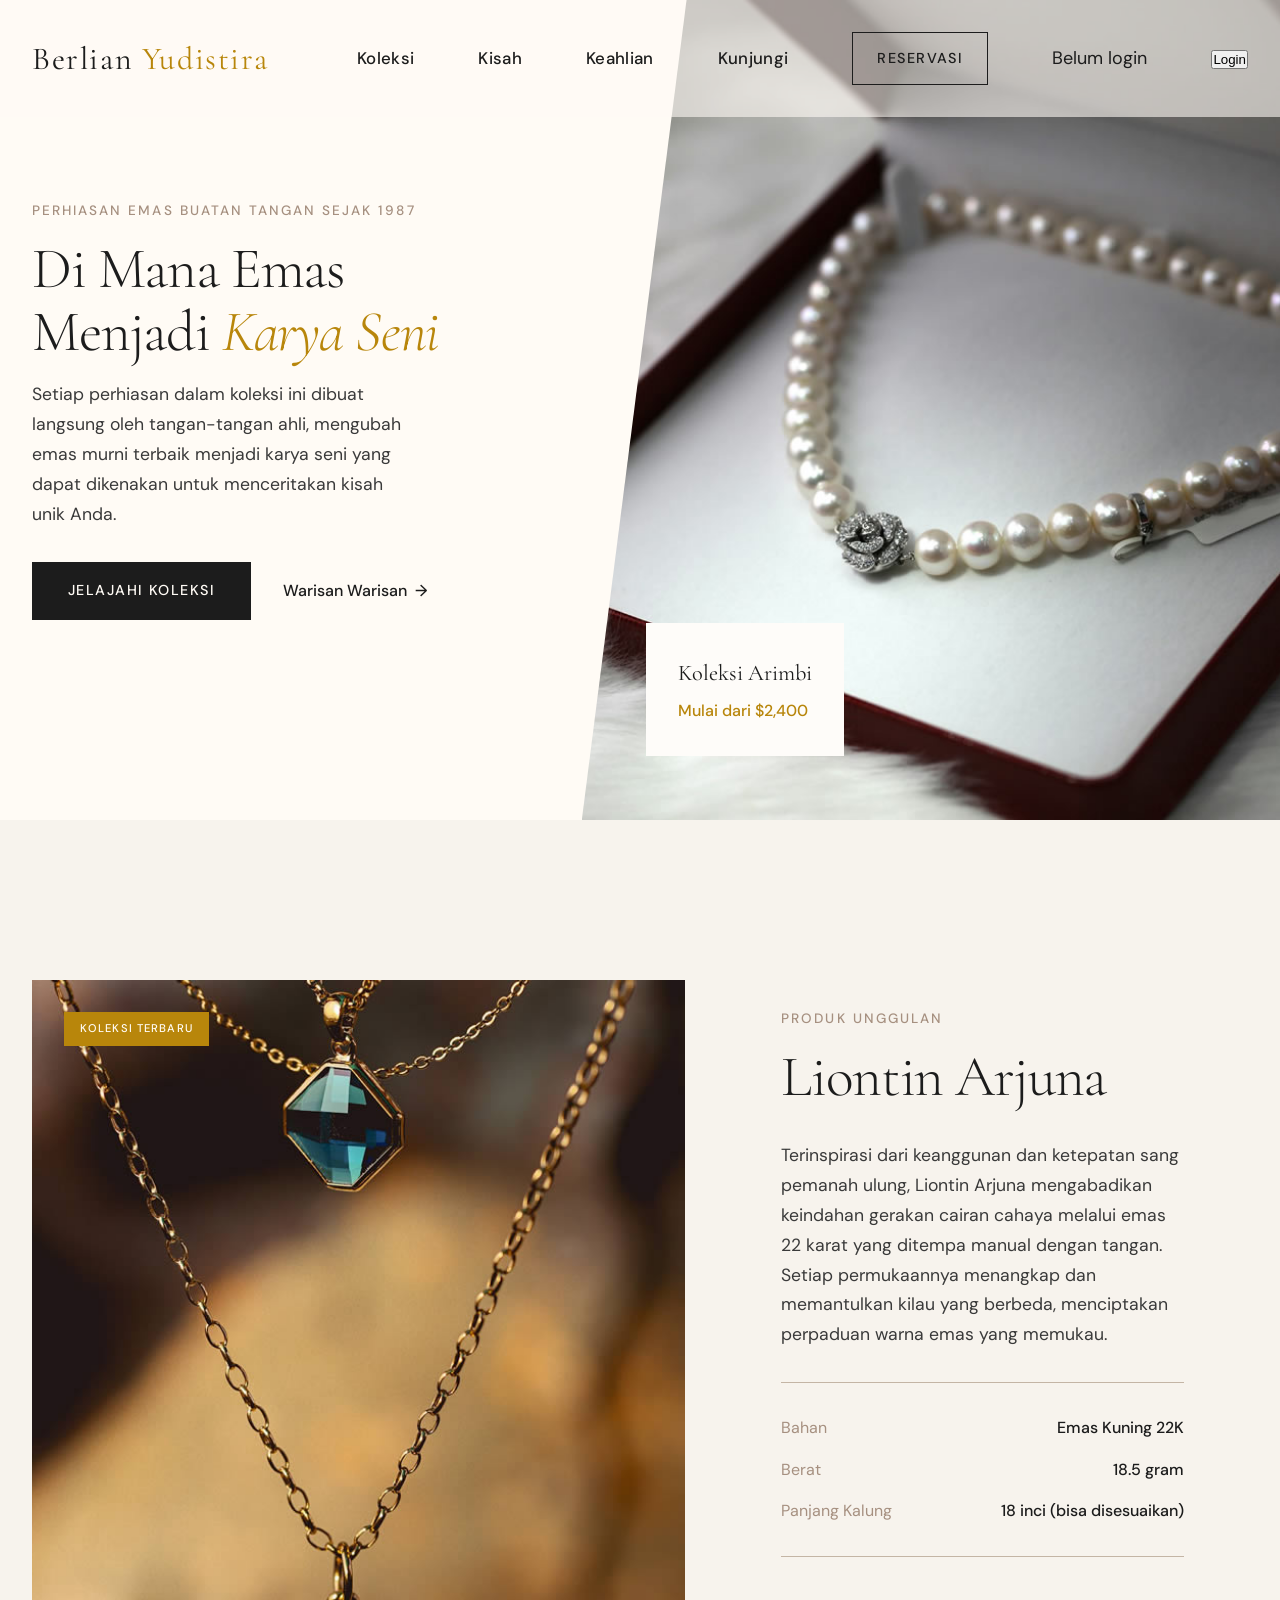
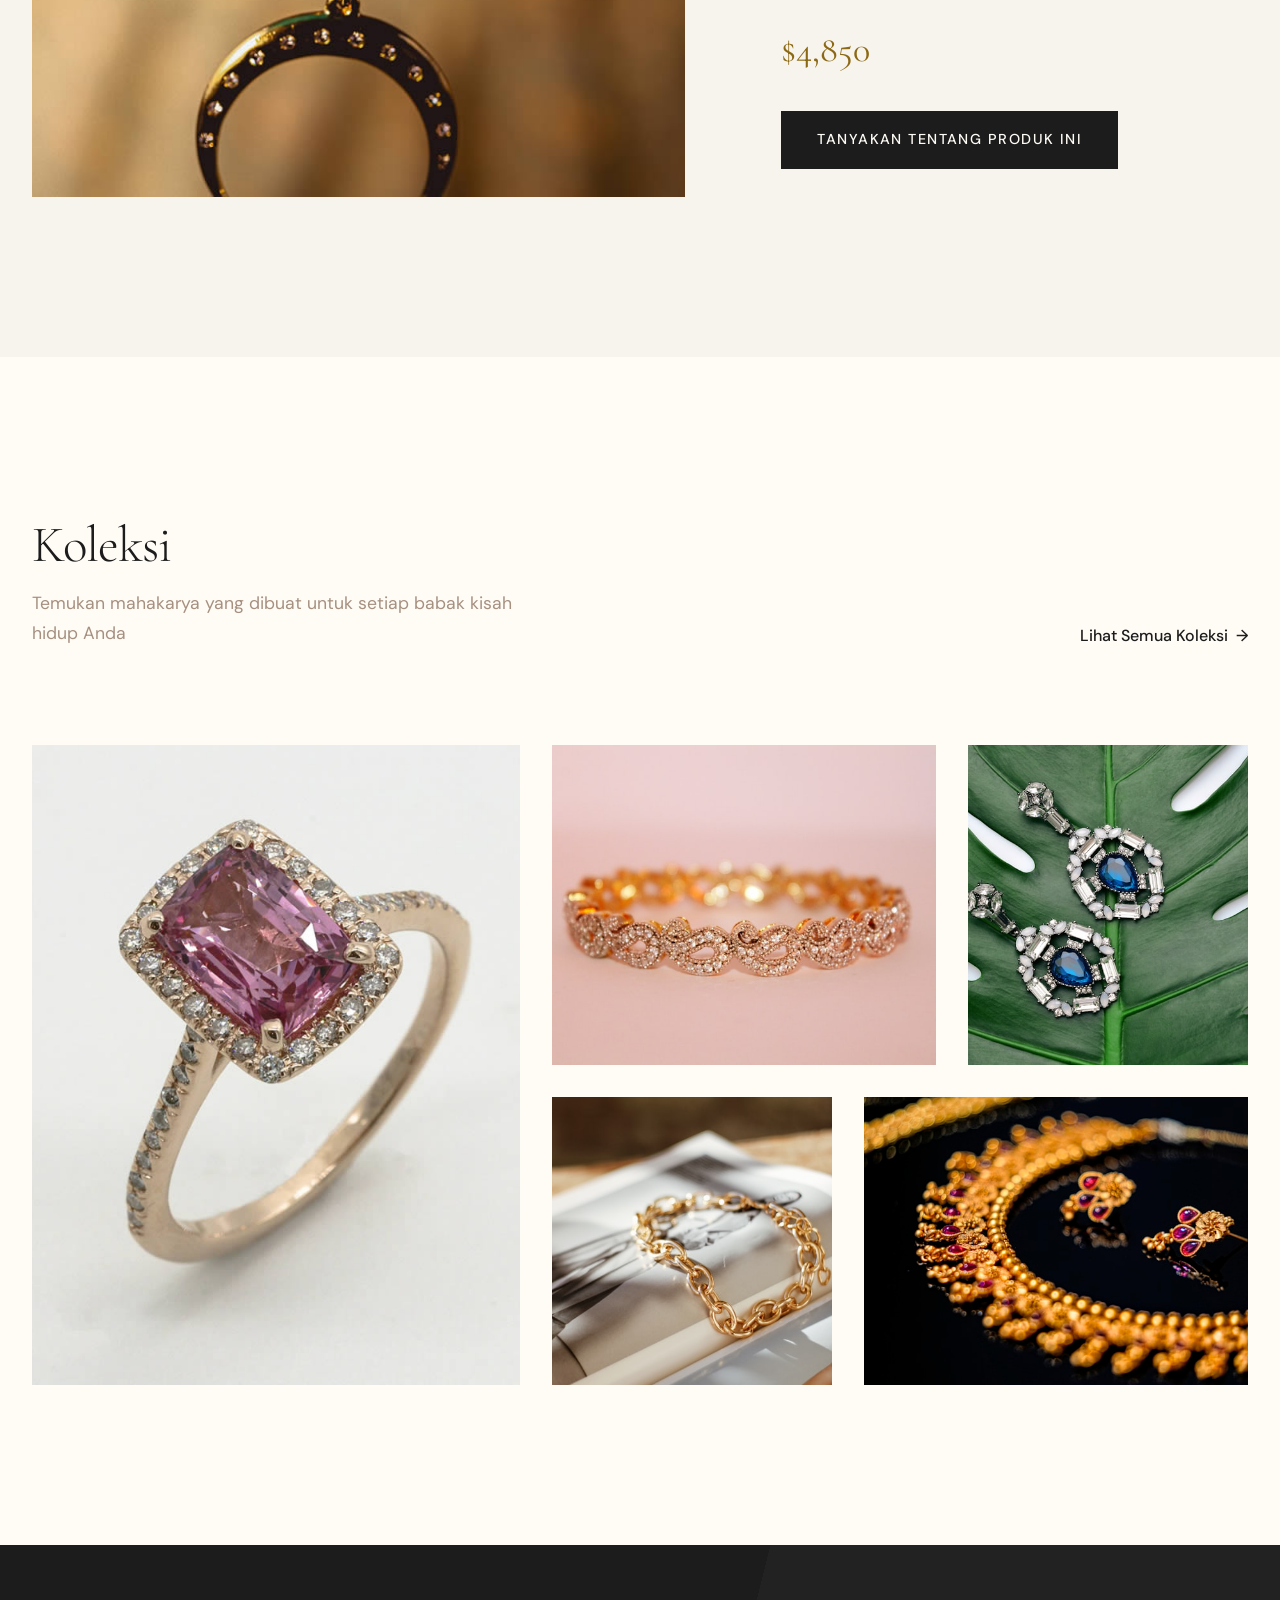
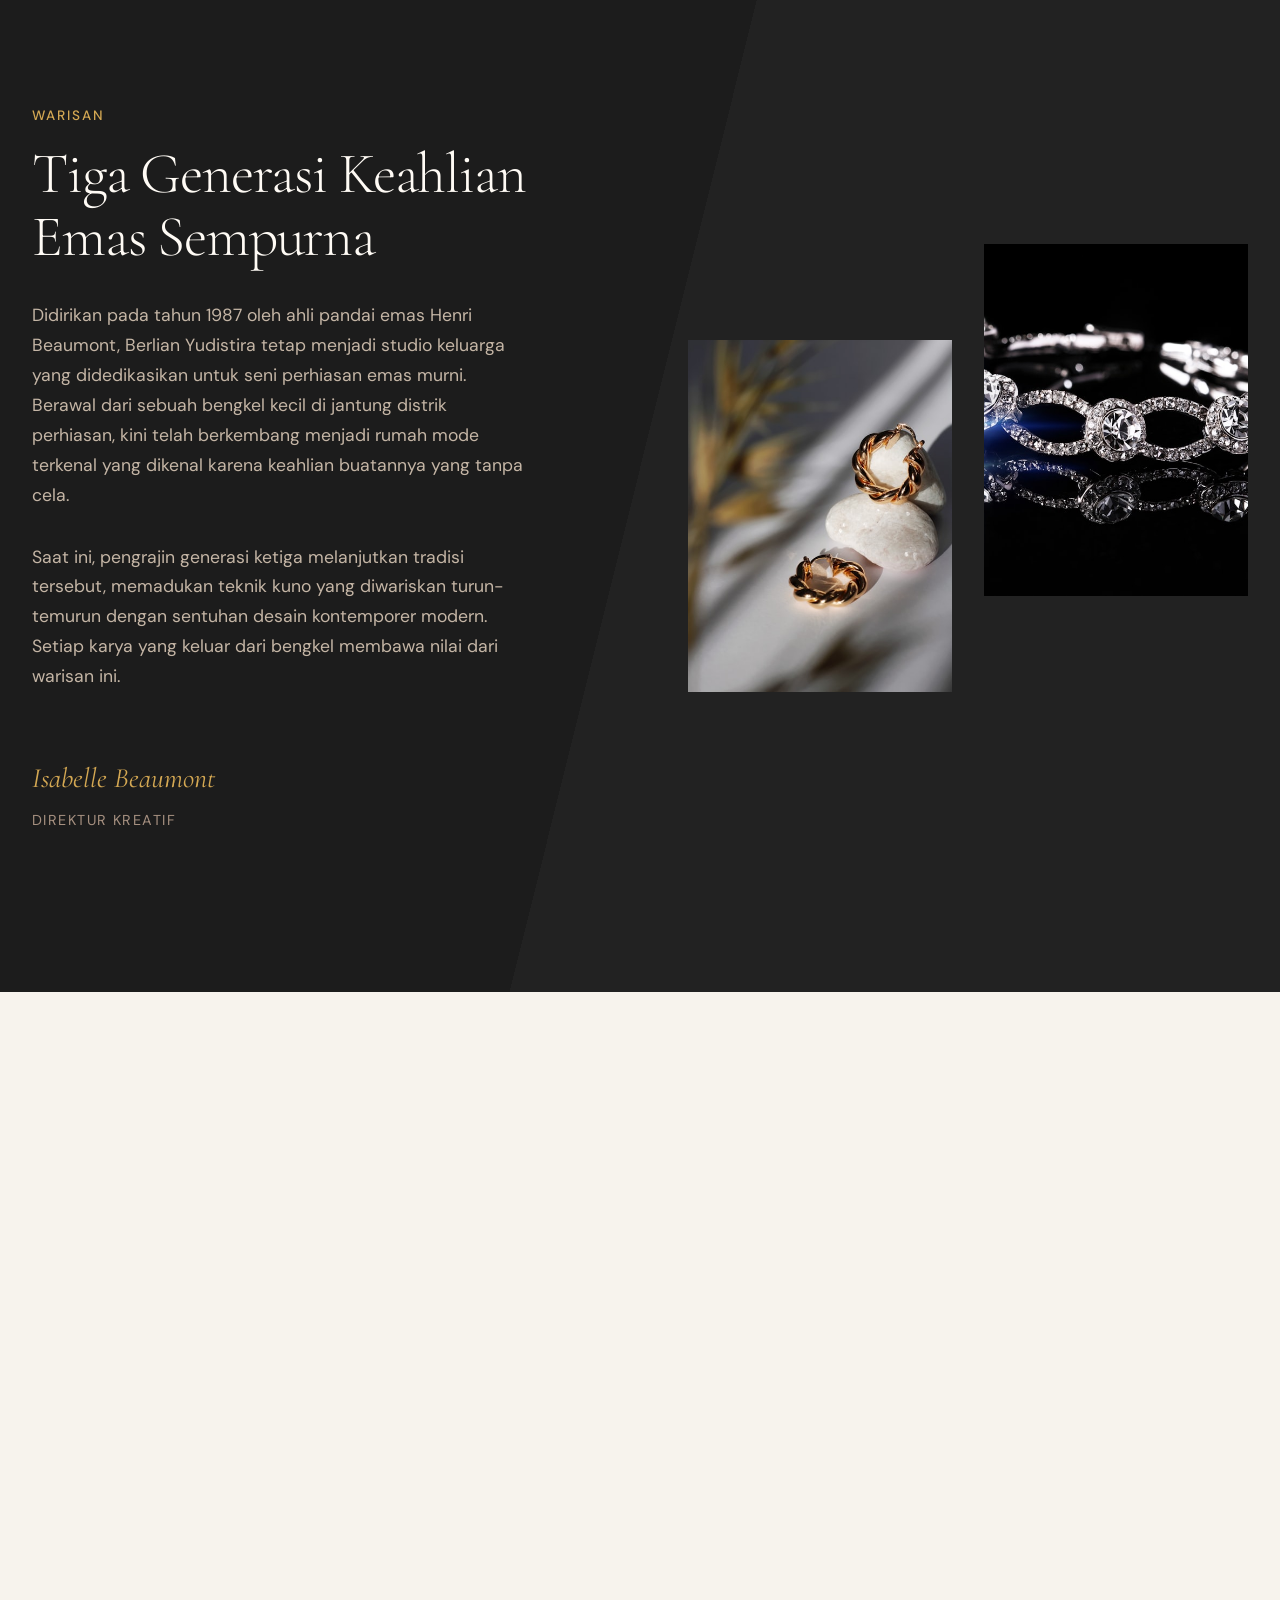
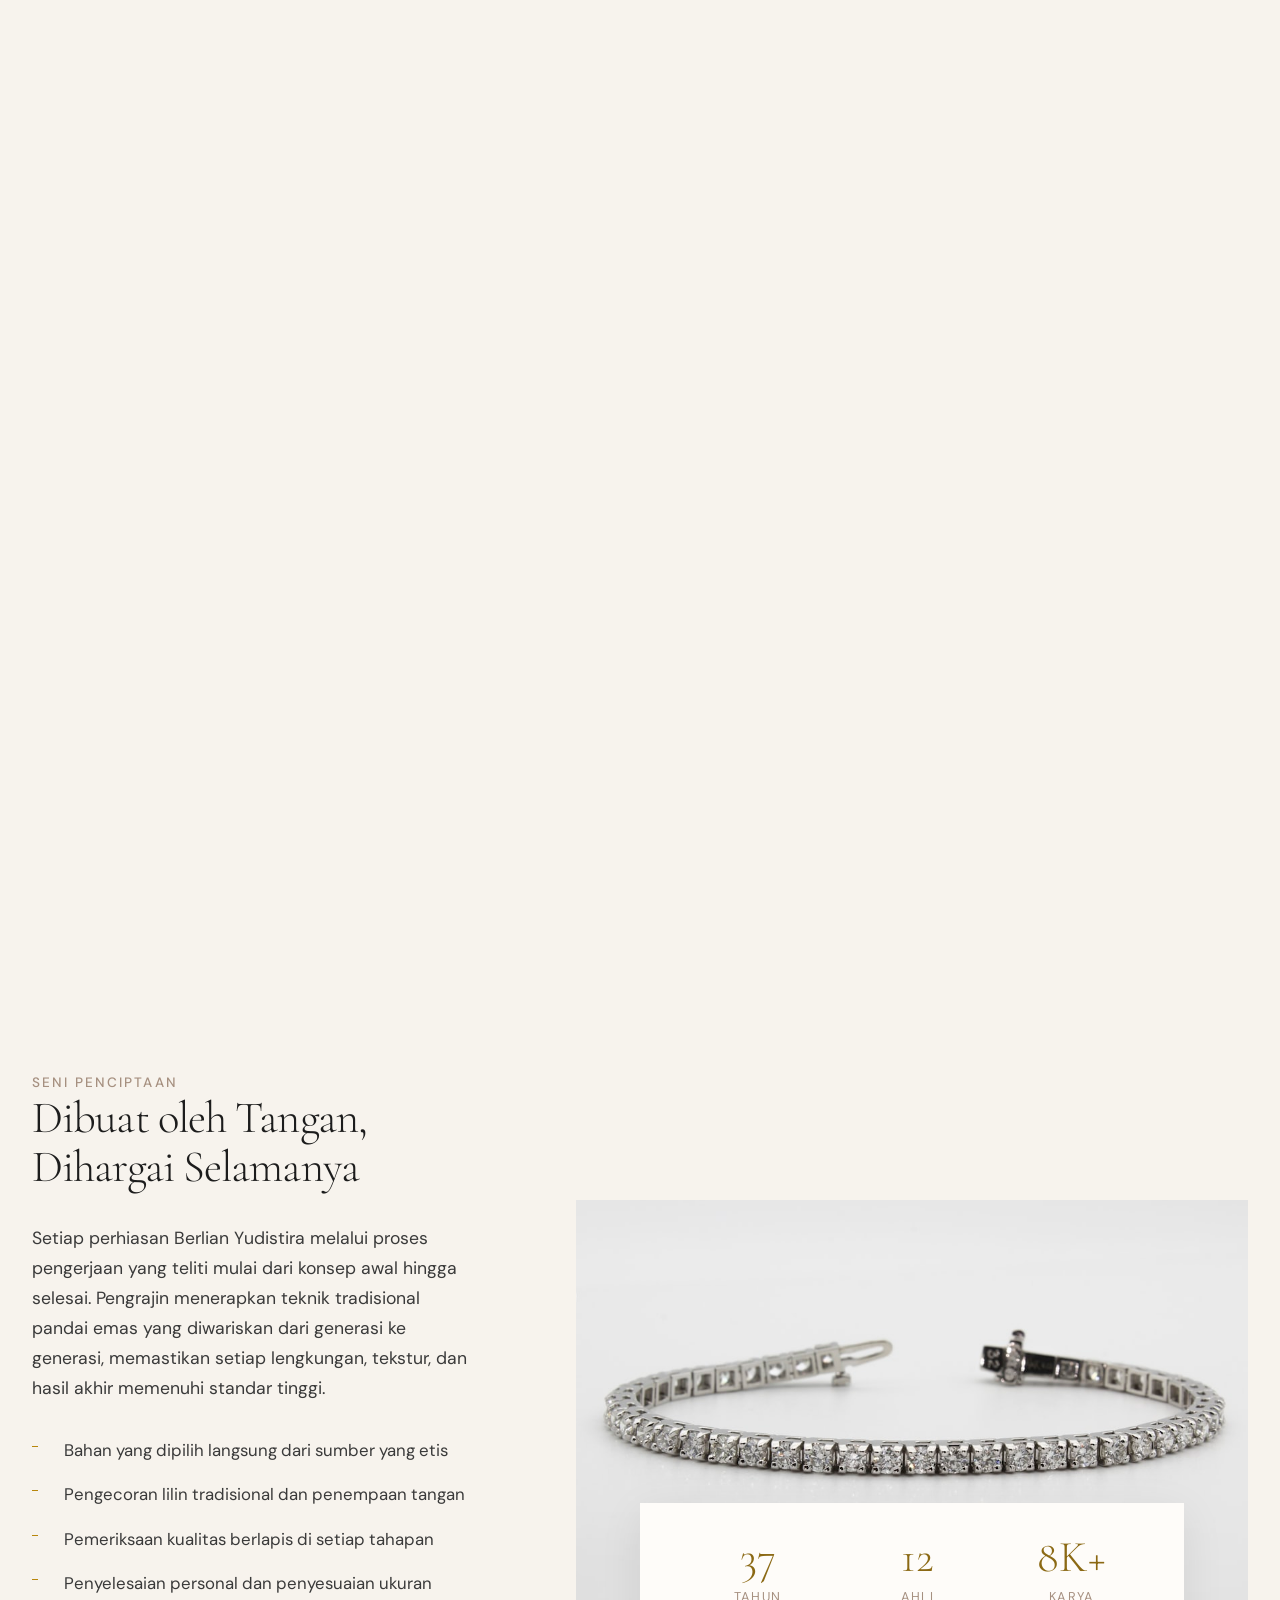
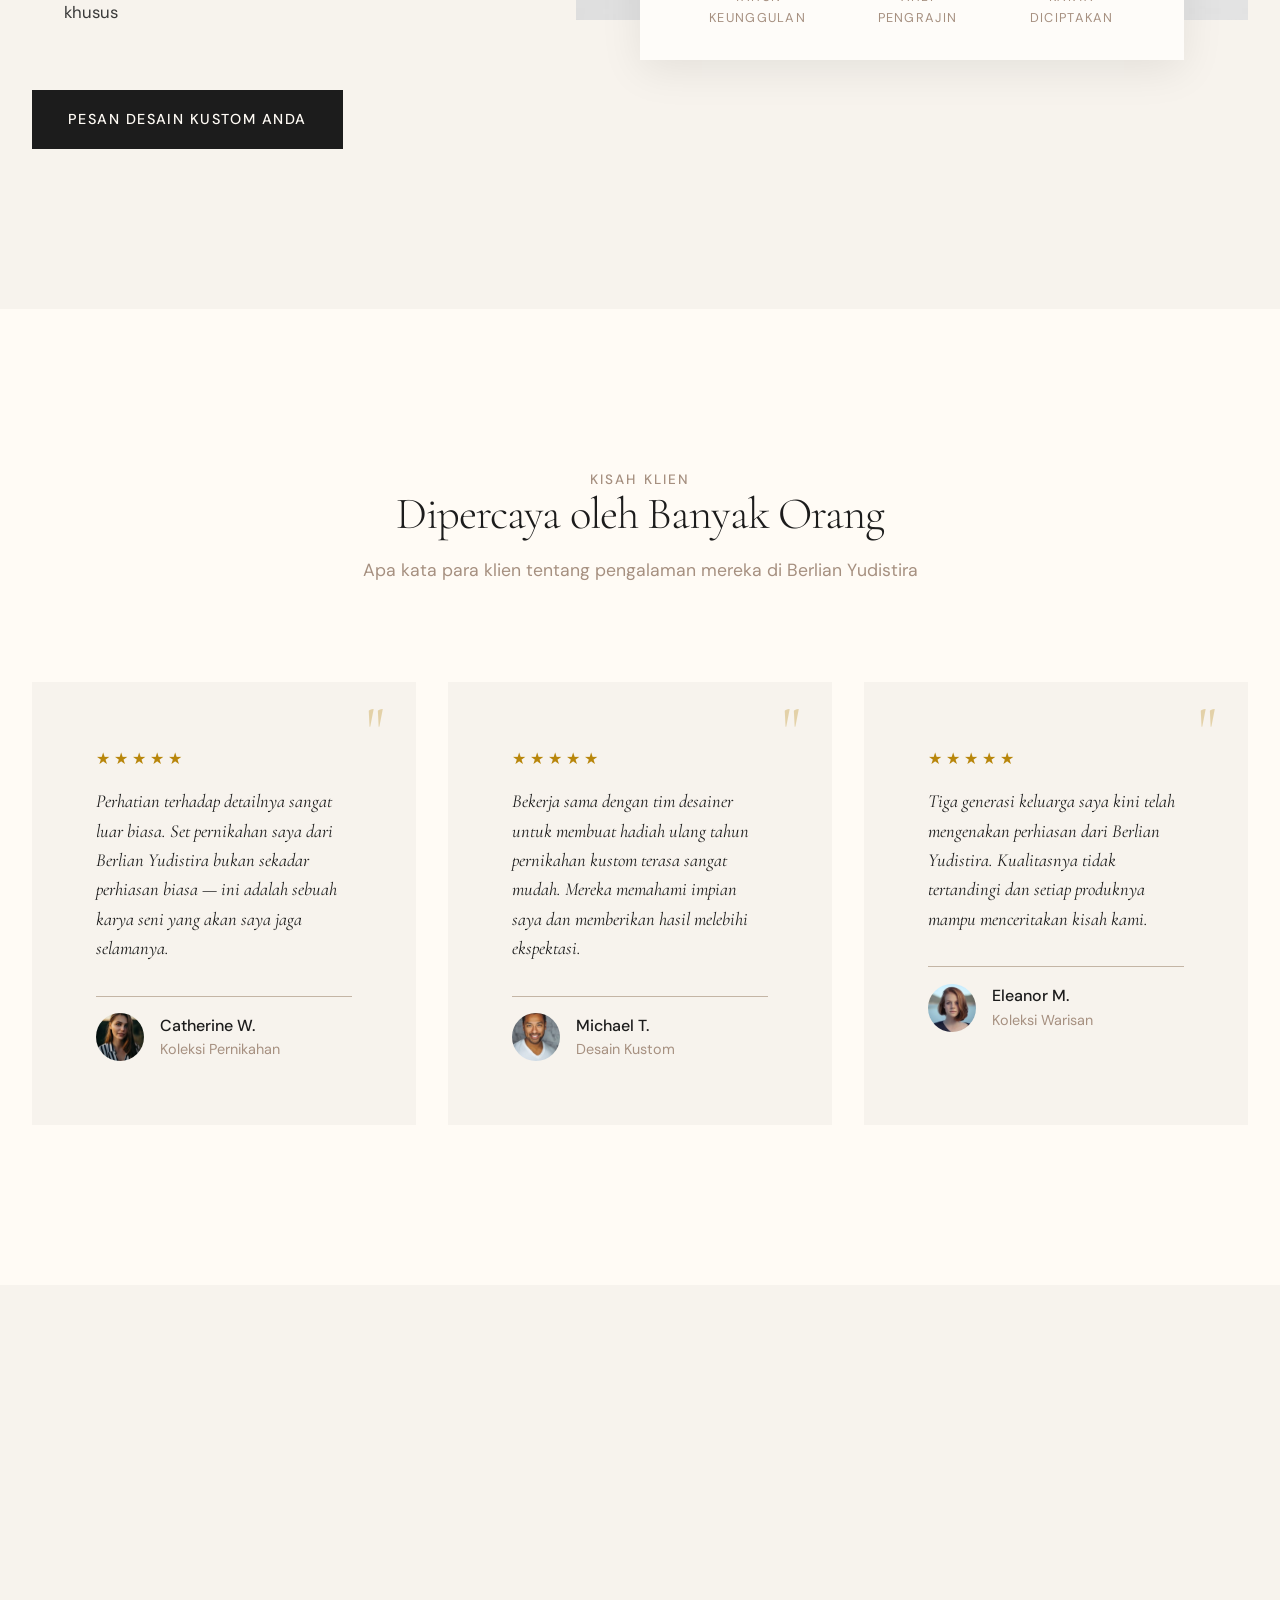
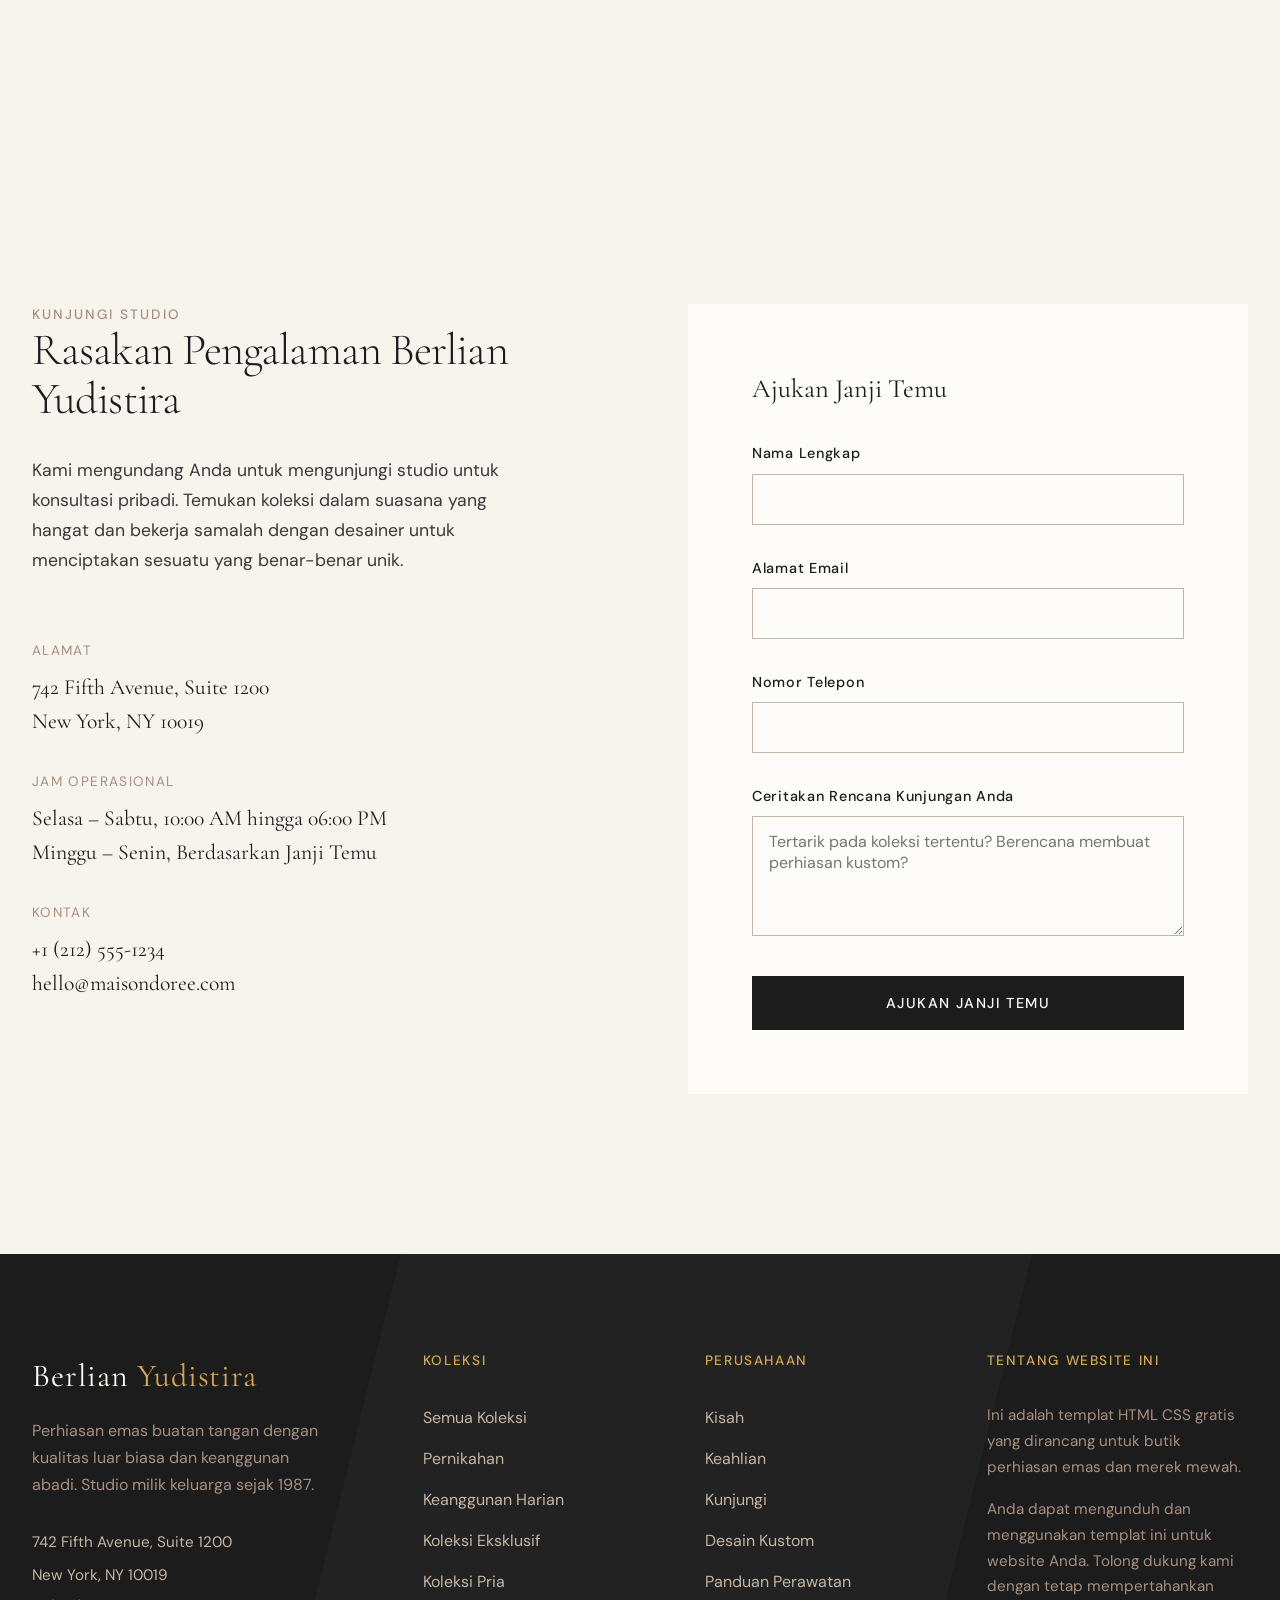
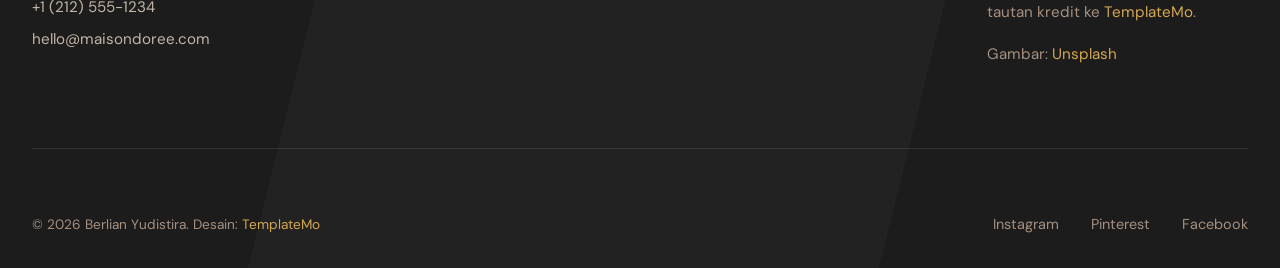
==== commit 619bca7e: "Update print statement from 'Hello' to 'Goodbye'" ====
--- a/index.html
+++ b/index.html
@@ -18,7 +18,7 @@
                 
                 <nav class="nav-main">
                     <a href="#collections">Koleksi</a>
-                    <a href="#story">Kisah-</a>
+                    <a href="#story">Kisah</a>
                     <a href="#craftsmanship">Keahlian</a>
                     <a href="#contact">Kunjungi</a>
                     <a href="#contact" class="nav-cta">Reservasi</a>
@@ -240,13 +240,12 @@
             </div>
         </div>
     </section>
-
-    <div class="featured-image">
+    
+    <section class="craftsmanship" id="craftsmanship">
+        <div class="container">
+                <div class="featured-image">
     <iframe width="972" height="425" src="https://www.youtube.com/embed/OxfMueF0URc" title="BACK WITH A BANG! OVER $100,000,000 IN DIAMONDS!" frameborder="0" allow="accelerometer; autoplay; clipboard-write; encrypted-media; gyroscope; picture-in-picture; web-share" referrerpolicy="strict-origin-when-cross-origin" allowfullscreen></iframe>
 </div>
-    
-    <section class="craftsmanship" id="craftsmanship">
-        <div class="container">
             <div class="craft-grid">
                 <div class="craft-content">
                     <p class="text-label">Seni Penciptaan</p>
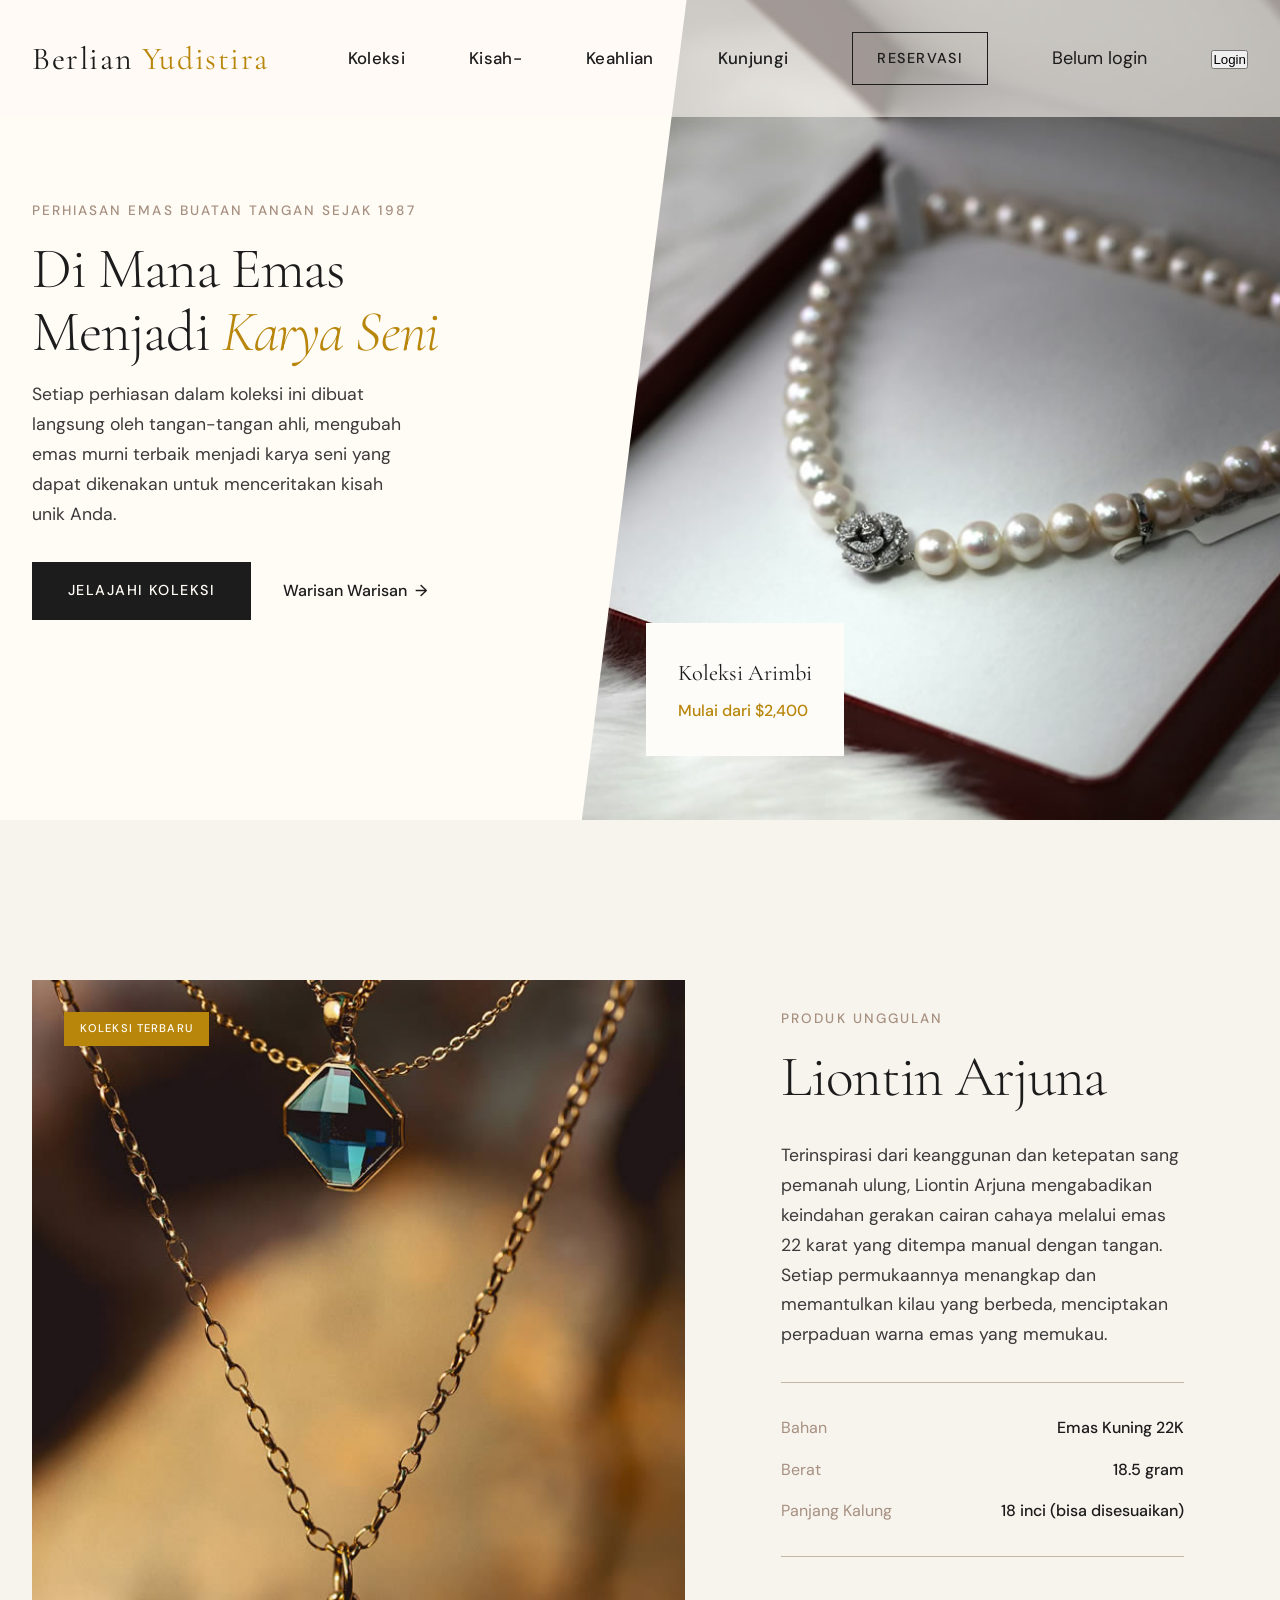
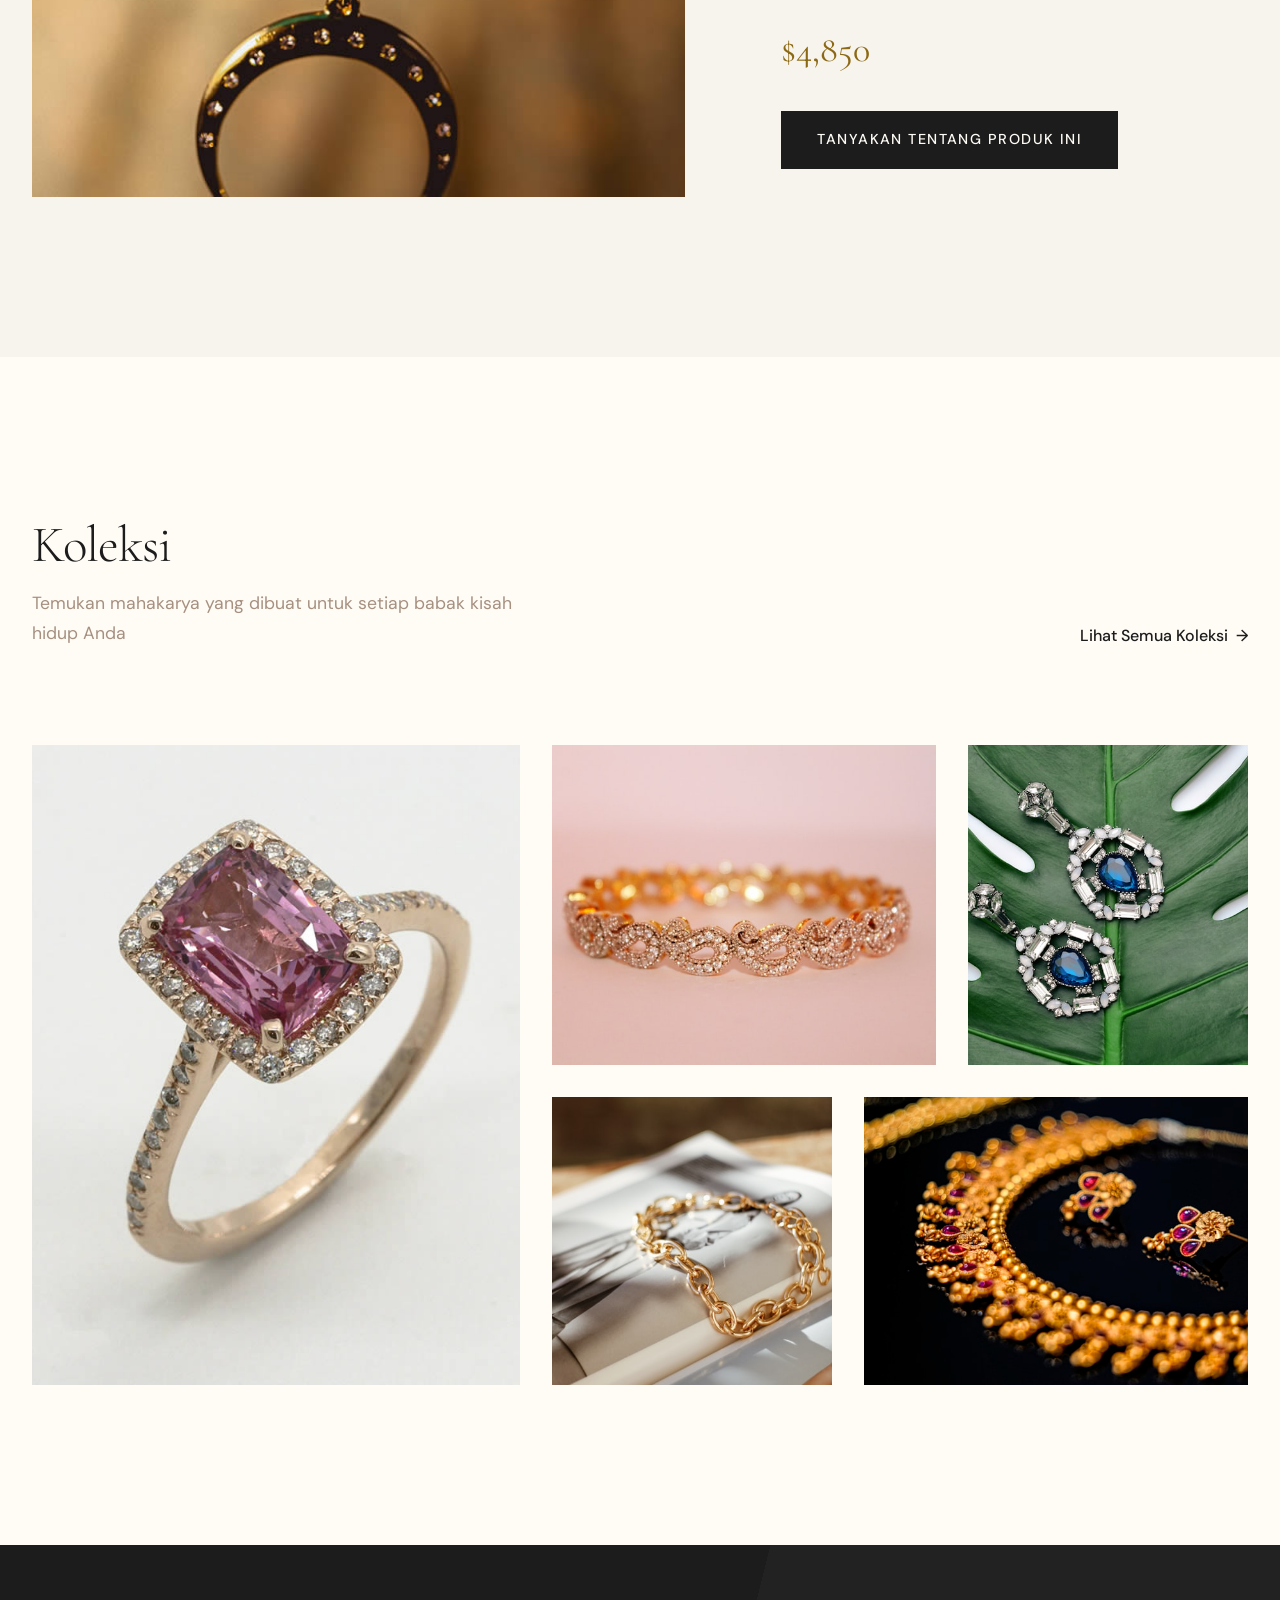
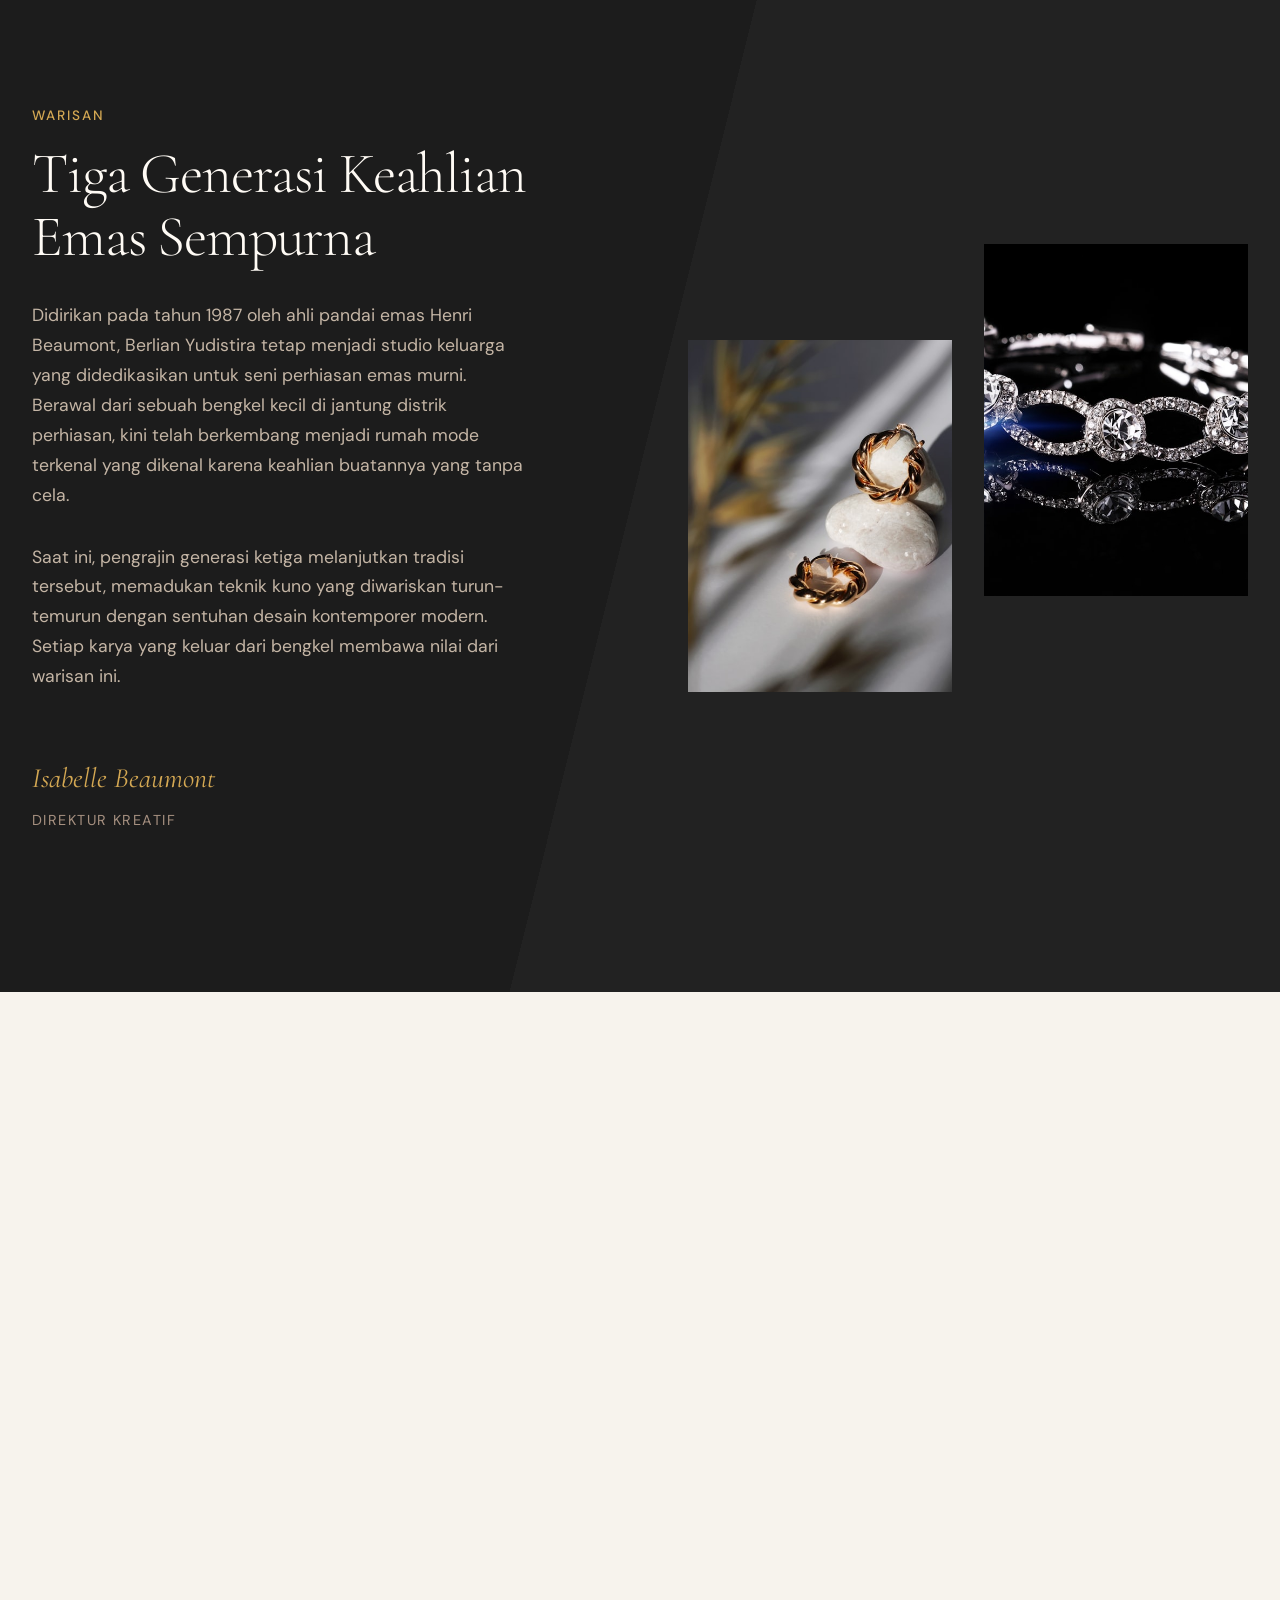
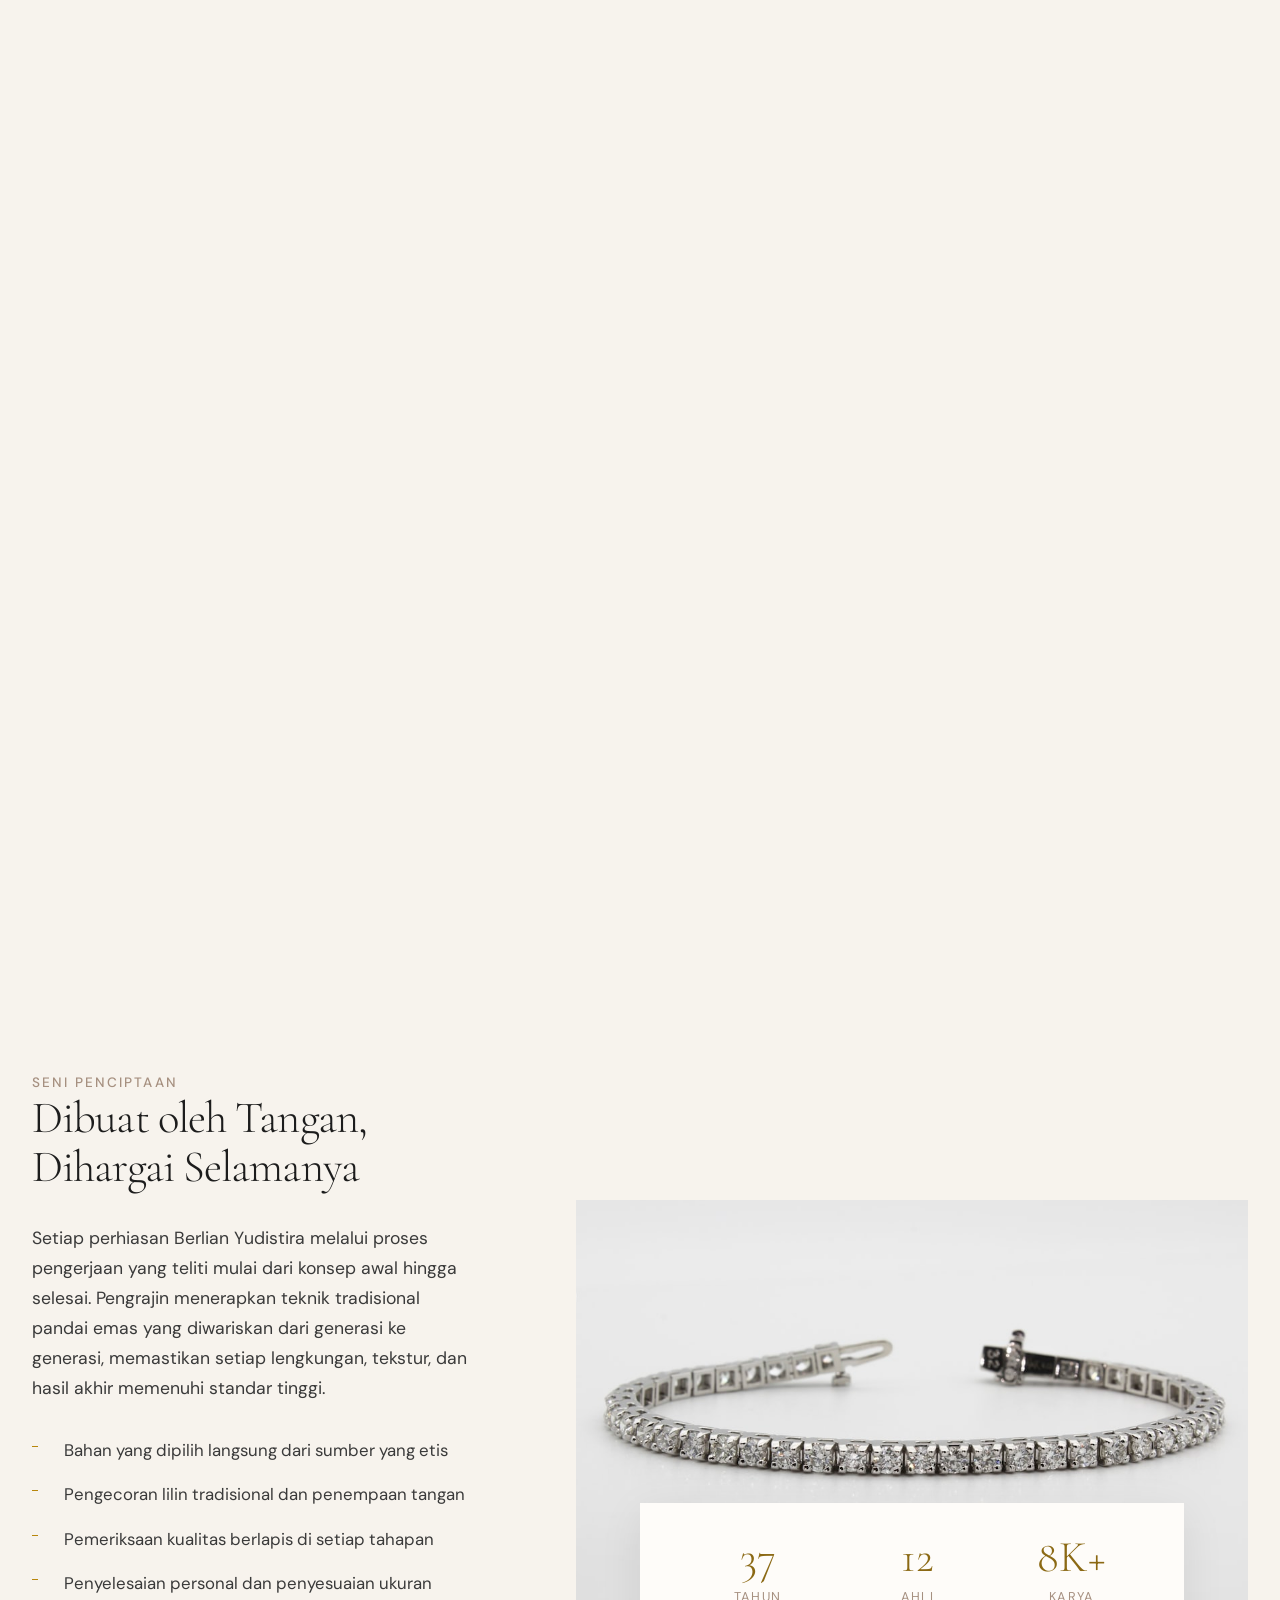
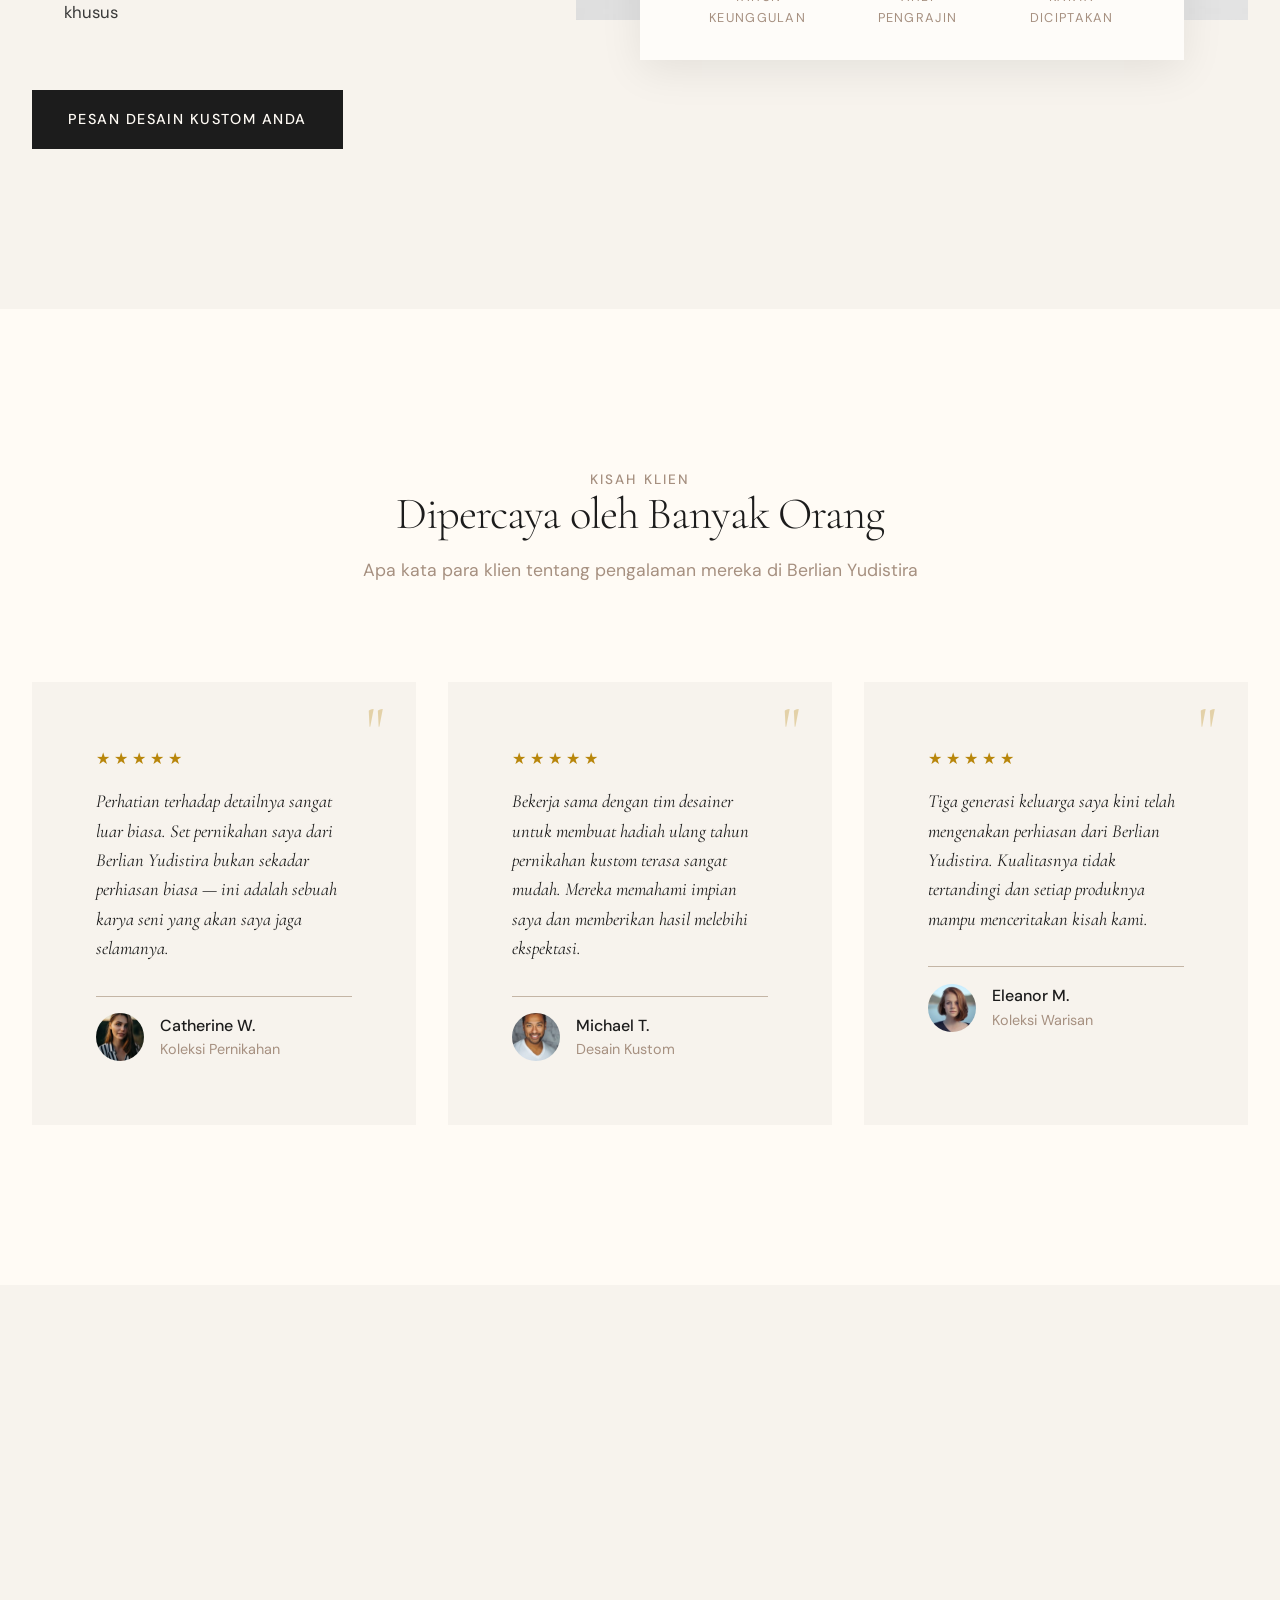
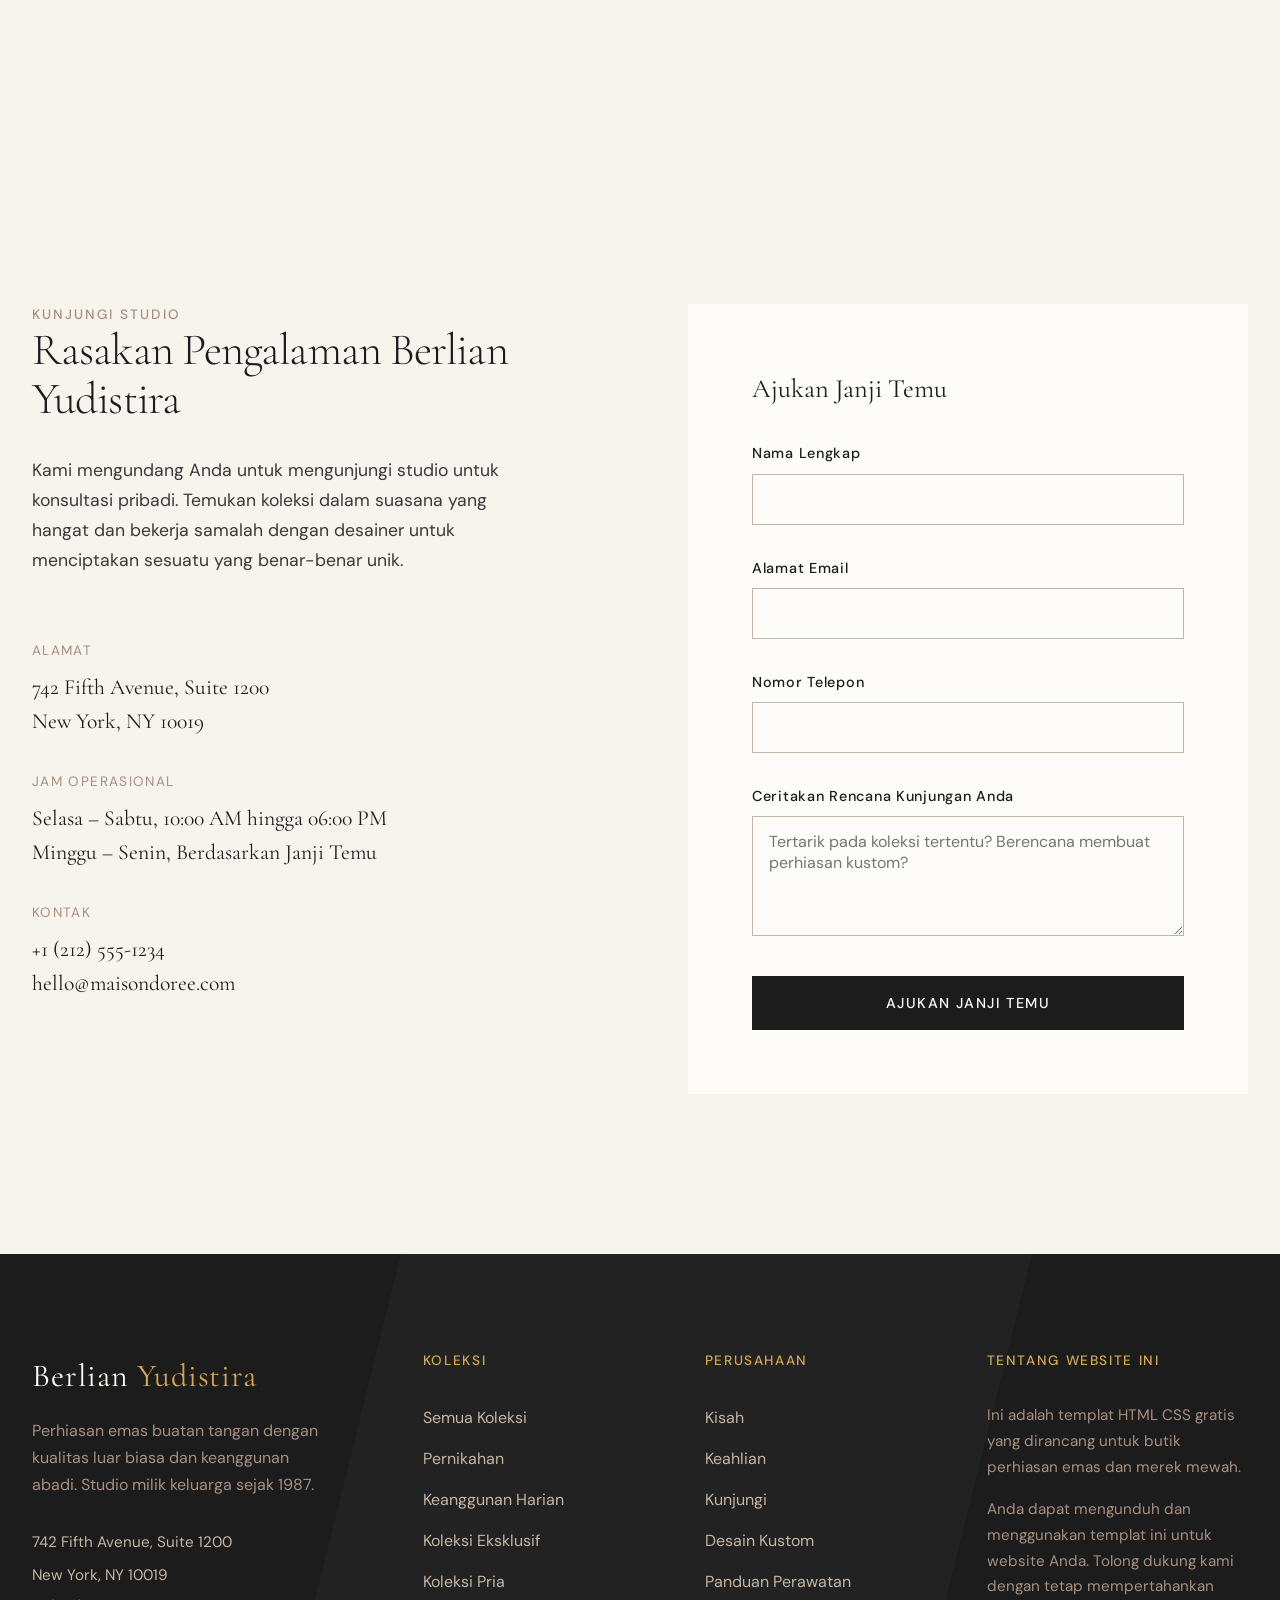
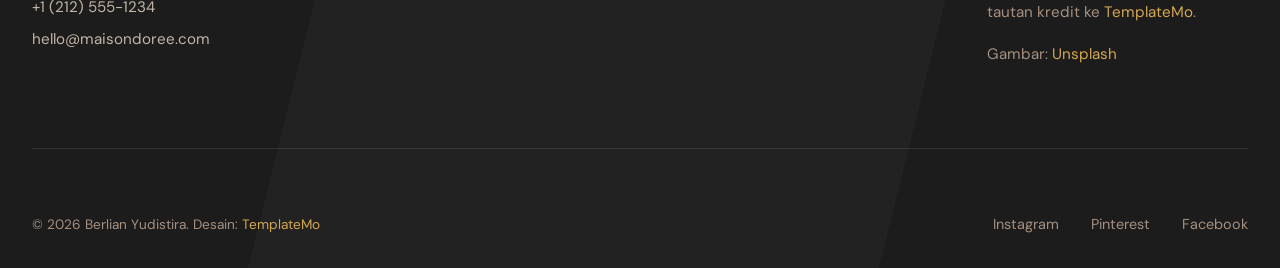
==== commit 5ec85531: "Update index.html" ====
--- a/index.html
+++ b/index.html
@@ -18,7 +18,7 @@
                 
                 <nav class="nav-main">
                     <a href="#collections">Koleksi</a>
-                    <a href="#story">Kisah</a>
+                    <a href="#story">Kisah-</a>
                     <a href="#craftsmanship">Keahlian</a>
                     <a href="#contact">Kunjungi</a>
                     <a href="#contact" class="nav-cta">Reservasi</a>
@@ -244,7 +244,7 @@
     <section class="craftsmanship" id="craftsmanship">
         <div class="container">
                 <div class="featured-image">
-    <iframe width="972" height="425" src="https://www.youtube.com/embed/OxfMueF0URc" title="BACK WITH A BANG! OVER $100,000,000 IN DIAMONDS!" frameborder="0" allow="accelerometer; autoplay; clipboard-write; encrypted-media; gyroscope; picture-in-picture; web-share" referrerpolicy="strict-origin-when-cross-origin" allowfullscreen></iframe>
+    <iframe width="100%" height="425" src="https://www.youtube.com/embed/OxfMueF0URc" title="BACK WITH A BANG! OVER $100,000,000 IN DIAMONDS!" frameborder="0" allow="accelerometer; autoplay; clipboard-write; encrypted-media; gyroscope; picture-in-picture; web-share" referrerpolicy="strict-origin-when-cross-origin" allowfullscreen></iframe>
 </div>
             <div class="craft-grid">
                 <div class="craft-content">
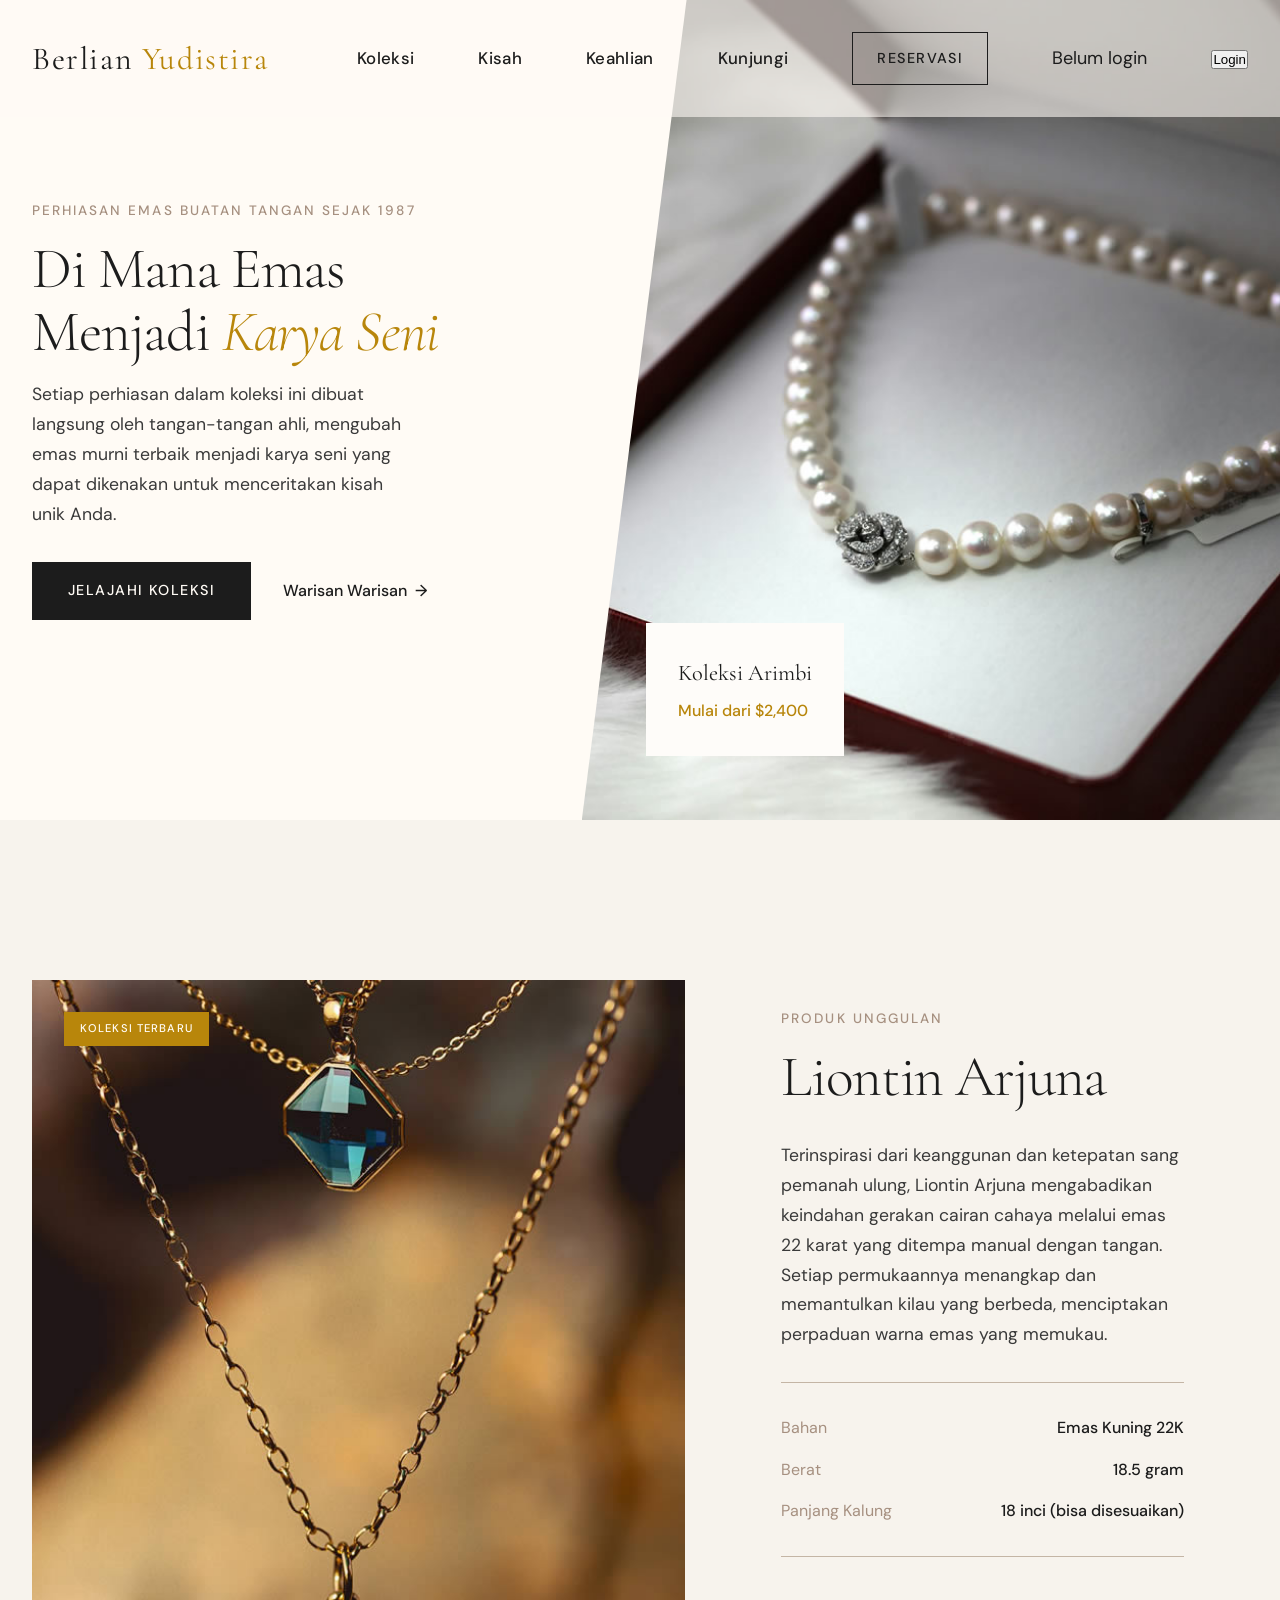
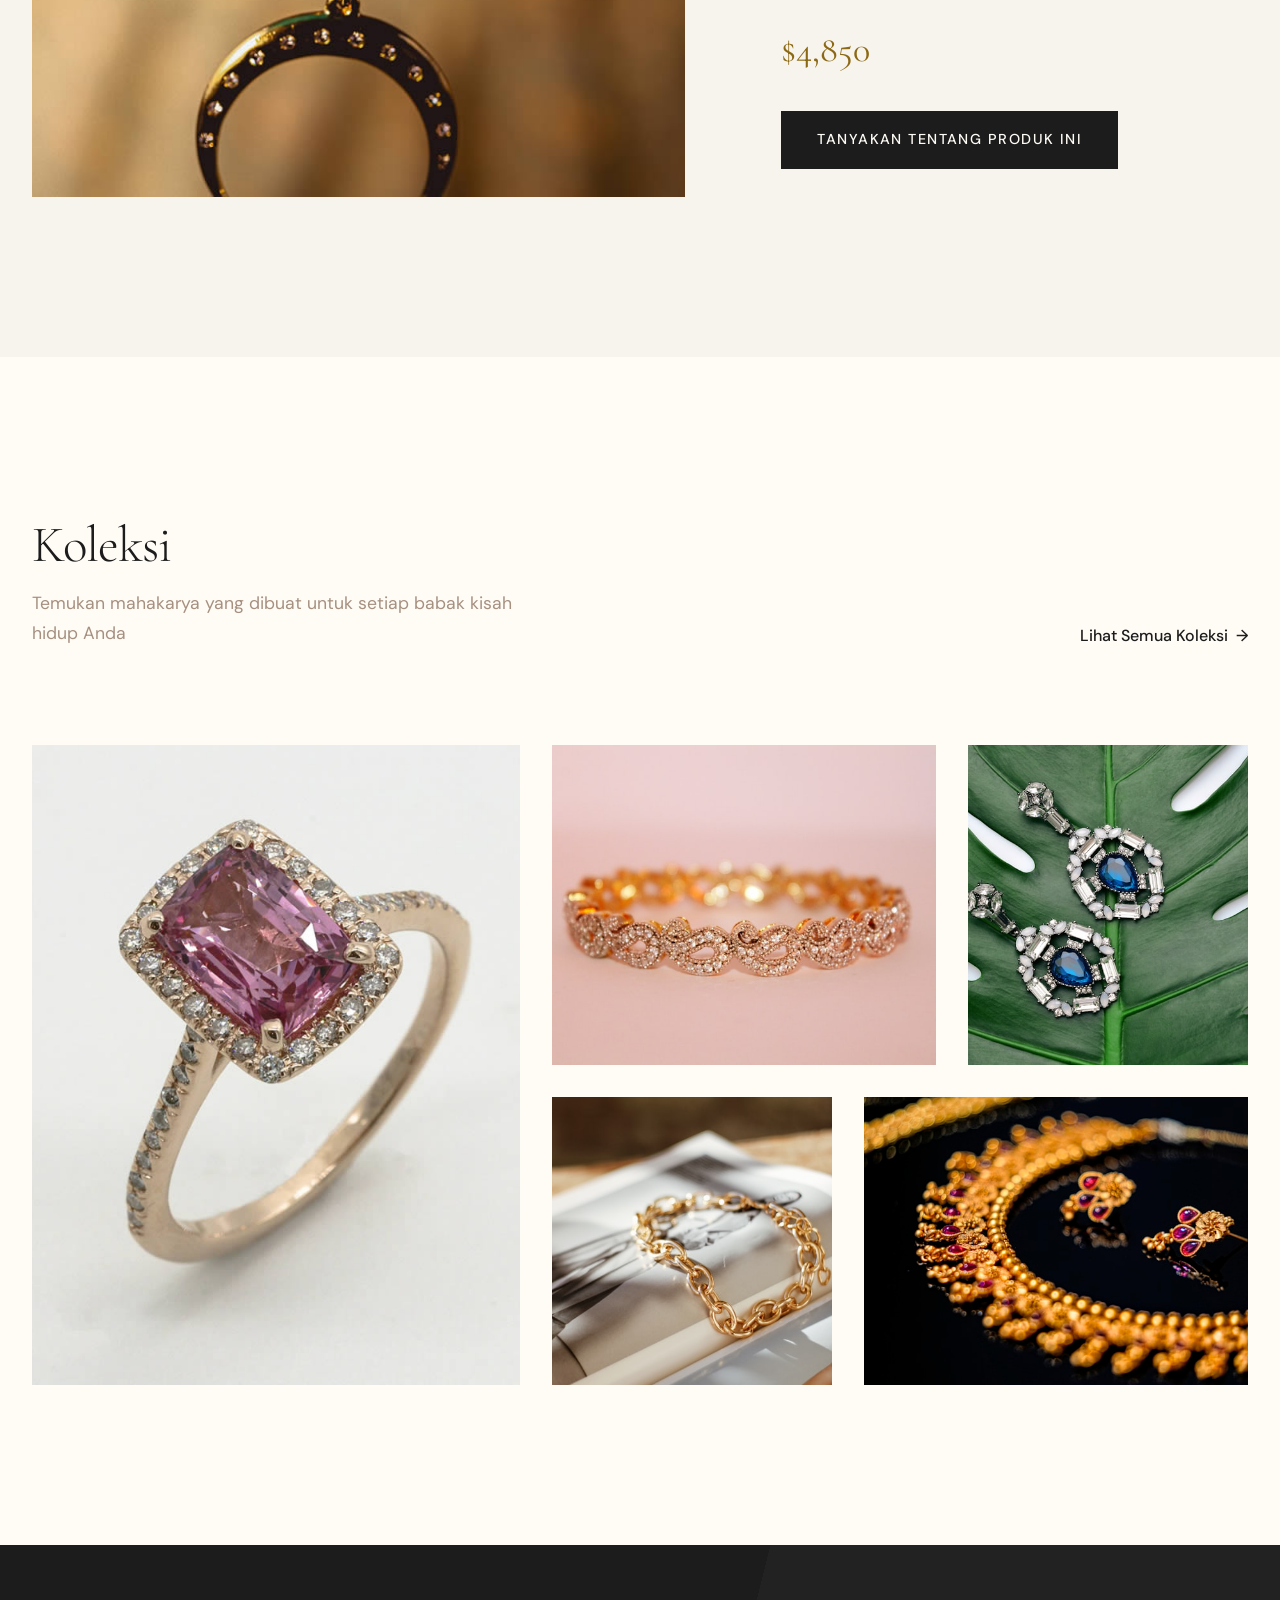
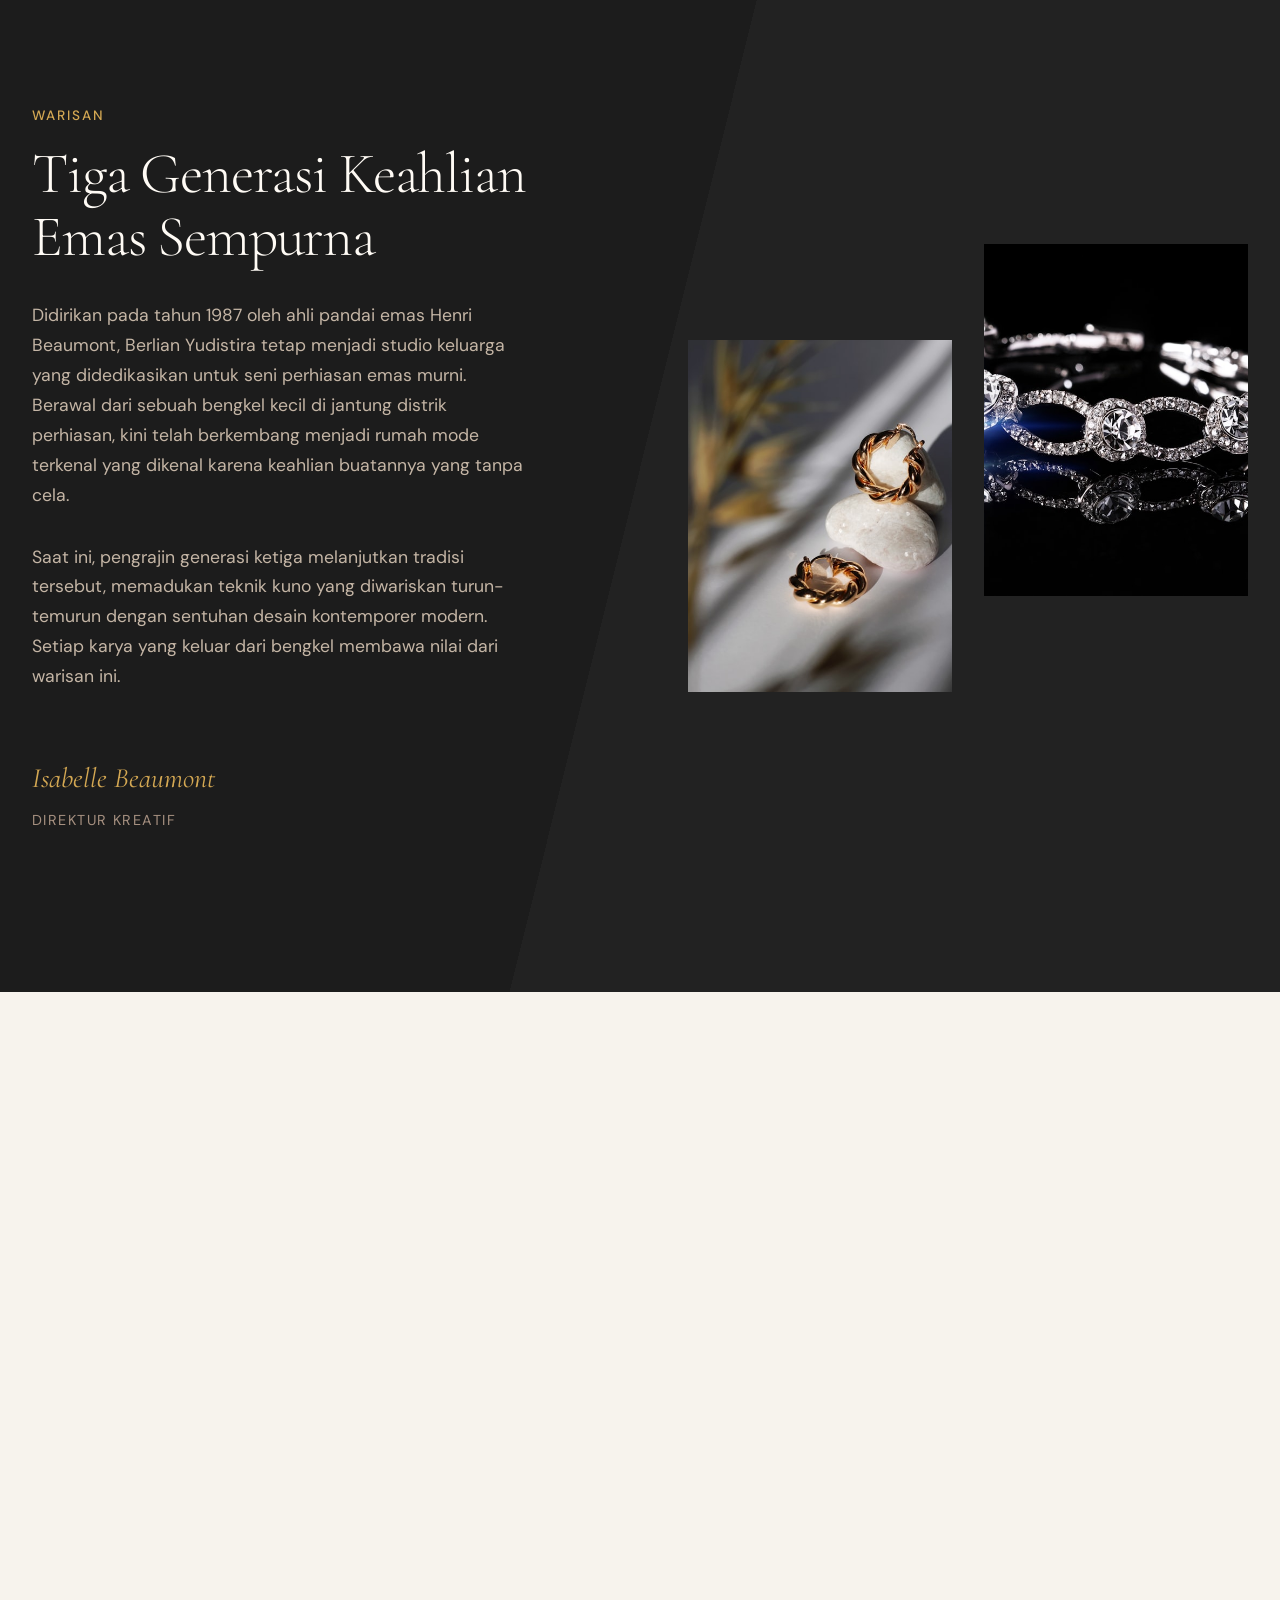
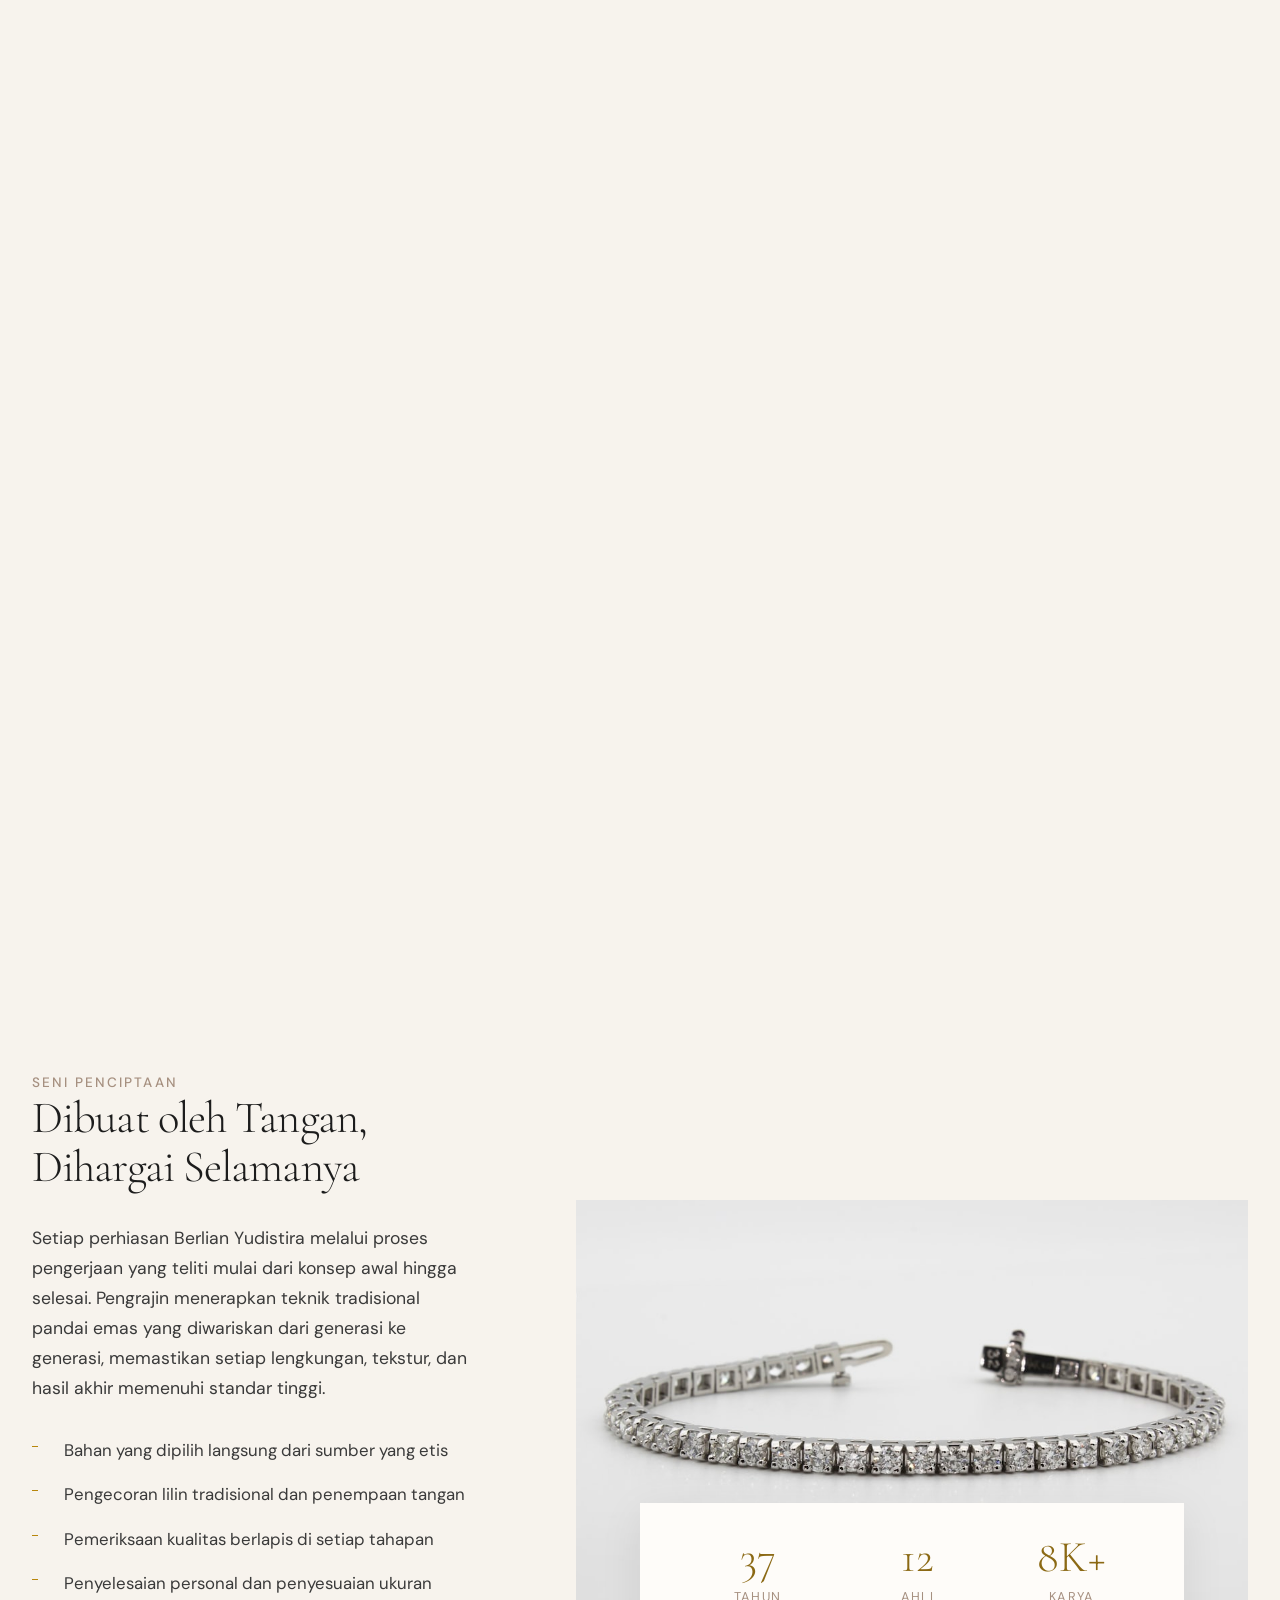
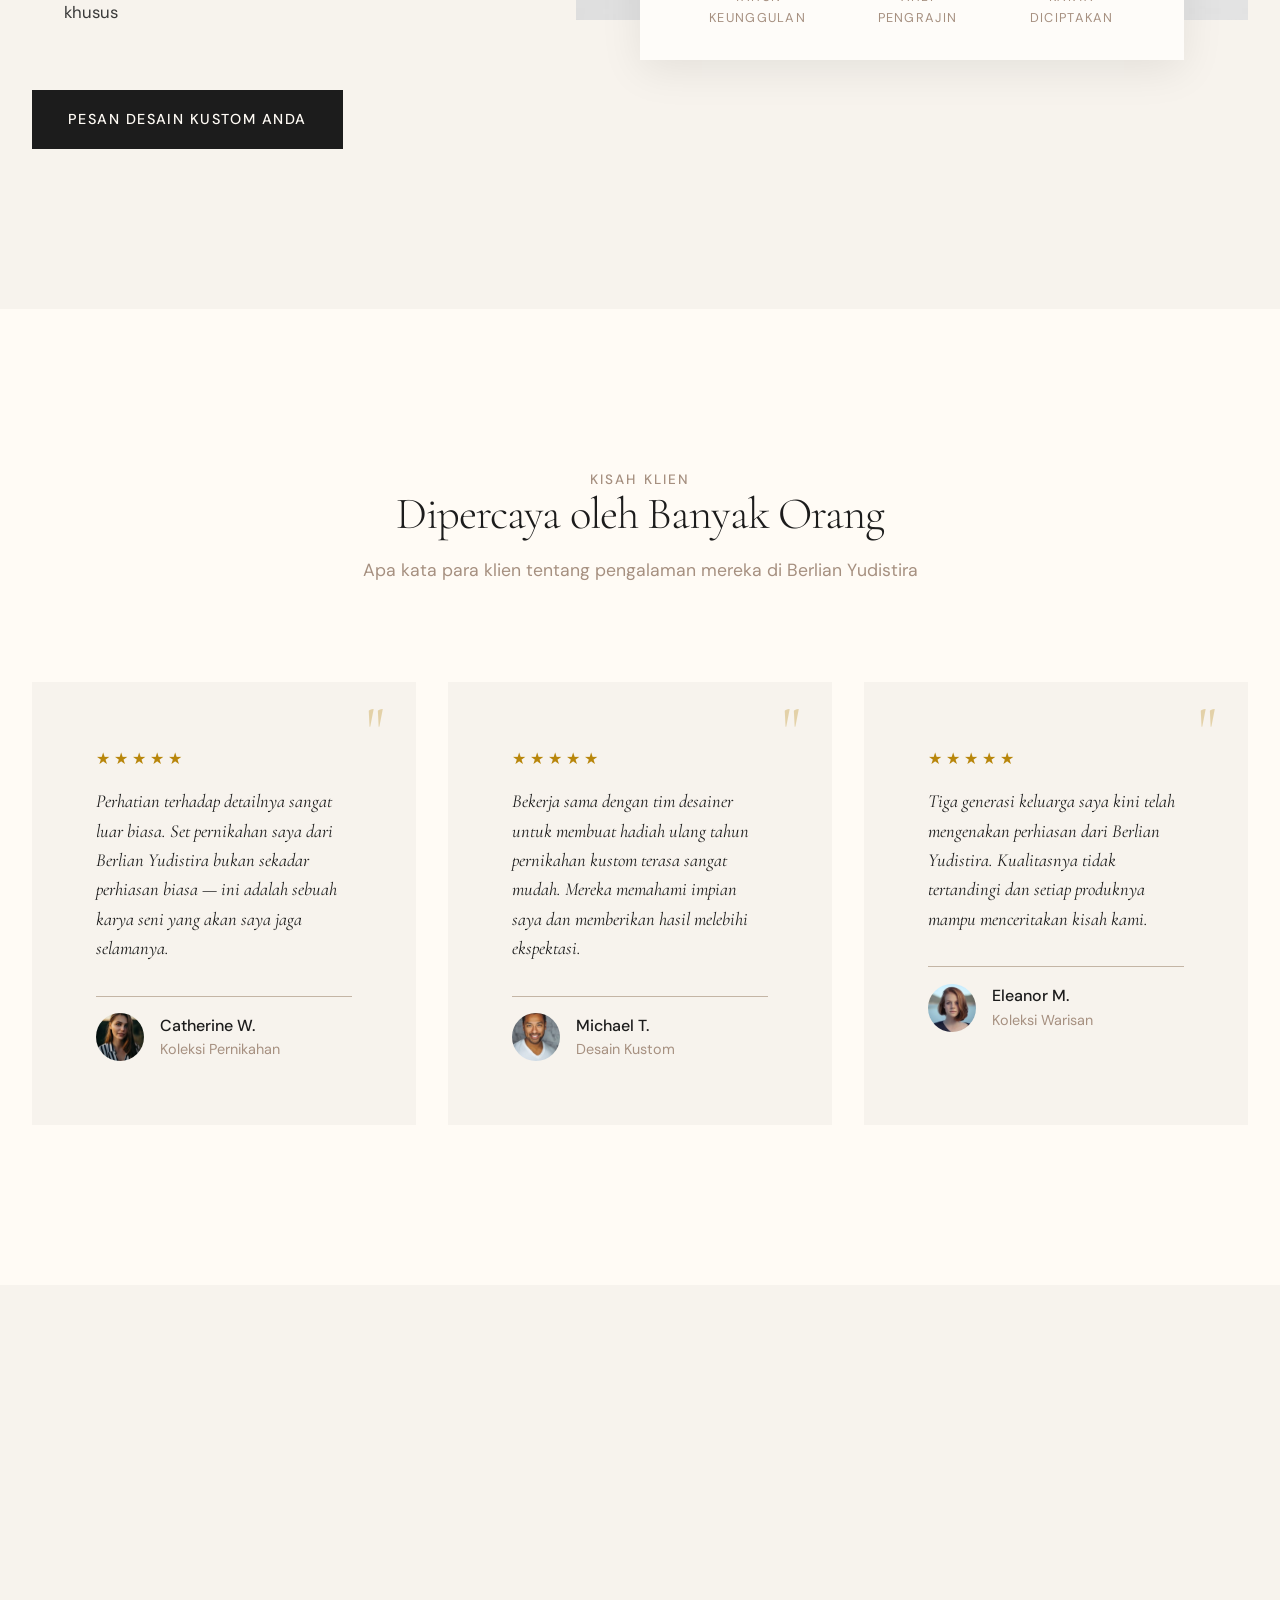
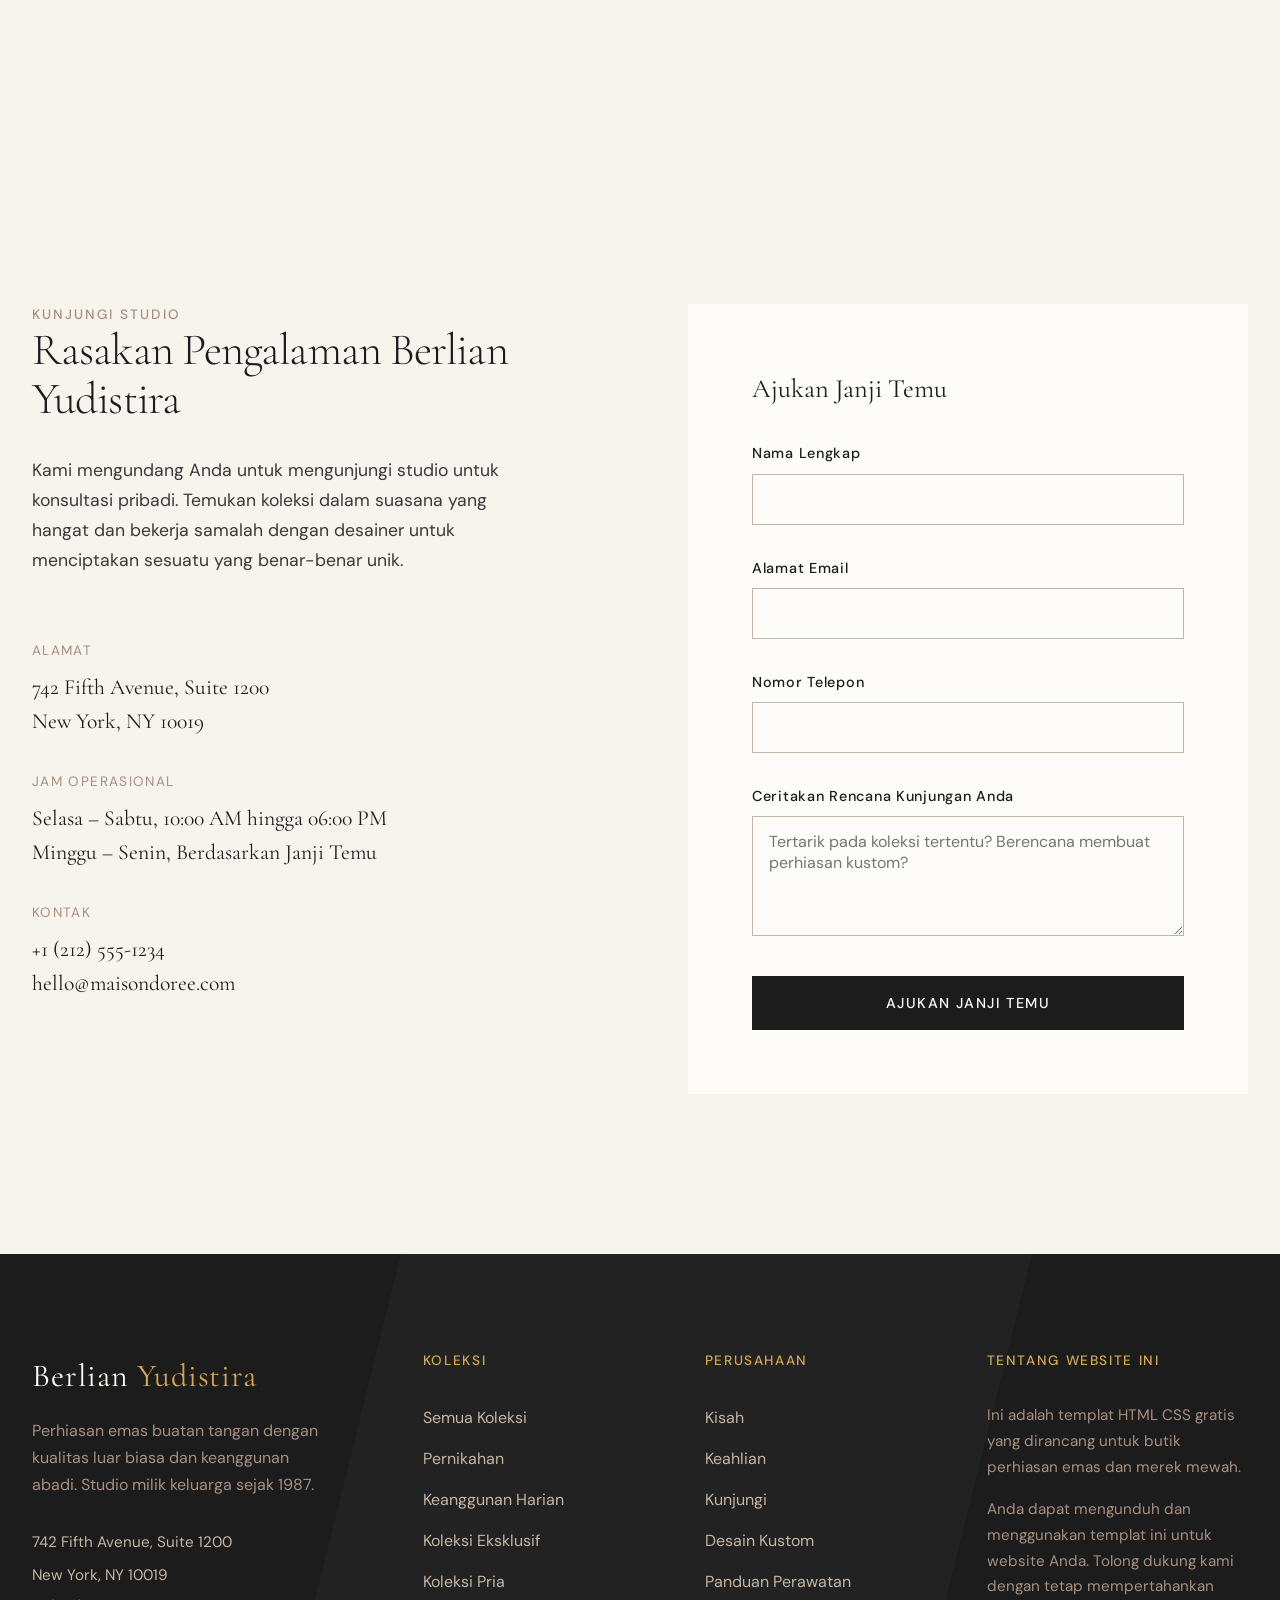
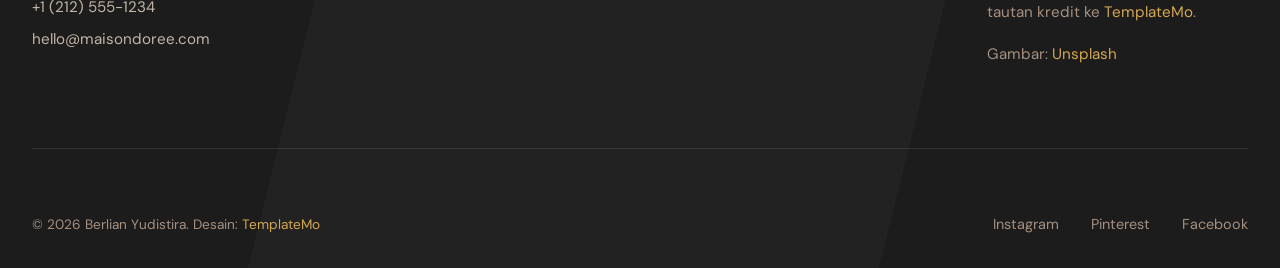
==== commit a81684eb: "Update index.html" ====
--- a/index.html
+++ b/index.html
@@ -18,7 +18,7 @@
                 
                 <nav class="nav-main">
                     <a href="#collections">Koleksi</a>
-                    <a href="#story">Kisah-</a>
+                    <a href="#story">Kisah</a>
                     <a href="#craftsmanship">Keahlian</a>
                     <a href="#contact">Kunjungi</a>
                     <a href="#contact" class="nav-cta">Reservasi</a>
@@ -243,9 +243,9 @@
     
     <section class="craftsmanship" id="craftsmanship">
         <div class="container">
-                <div class="featured-image">
-    <iframe width="100%" height="425" src="https://www.youtube.com/embed/OxfMueF0URc" title="BACK WITH A BANG! OVER $100,000,000 IN DIAMONDS!" frameborder="0" allow="accelerometer; autoplay; clipboard-write; encrypted-media; gyroscope; picture-in-picture; web-share" referrerpolicy="strict-origin-when-cross-origin" allowfullscreen></iframe>
-</div>
+            <div class="featured-image">
+    <iframe width="100%" height="100%" src="https://www.youtube.com/embed/OxfMueF0URc" title="BACK WITH A BANG! OVER $100,000,000 IN DIAMONDS!" frameborder="0" allow="accelerometer; autoplay; clipboard-write; encrypted-media; gyroscope; picture-in-picture; web-share" referrerpolicy="strict-origin-when-cross-origin" allowfullscreen></iframe>
+            </div>
             <div class="craft-grid">
                 <div class="craft-content">
                     <p class="text-label">Seni Penciptaan</p>
